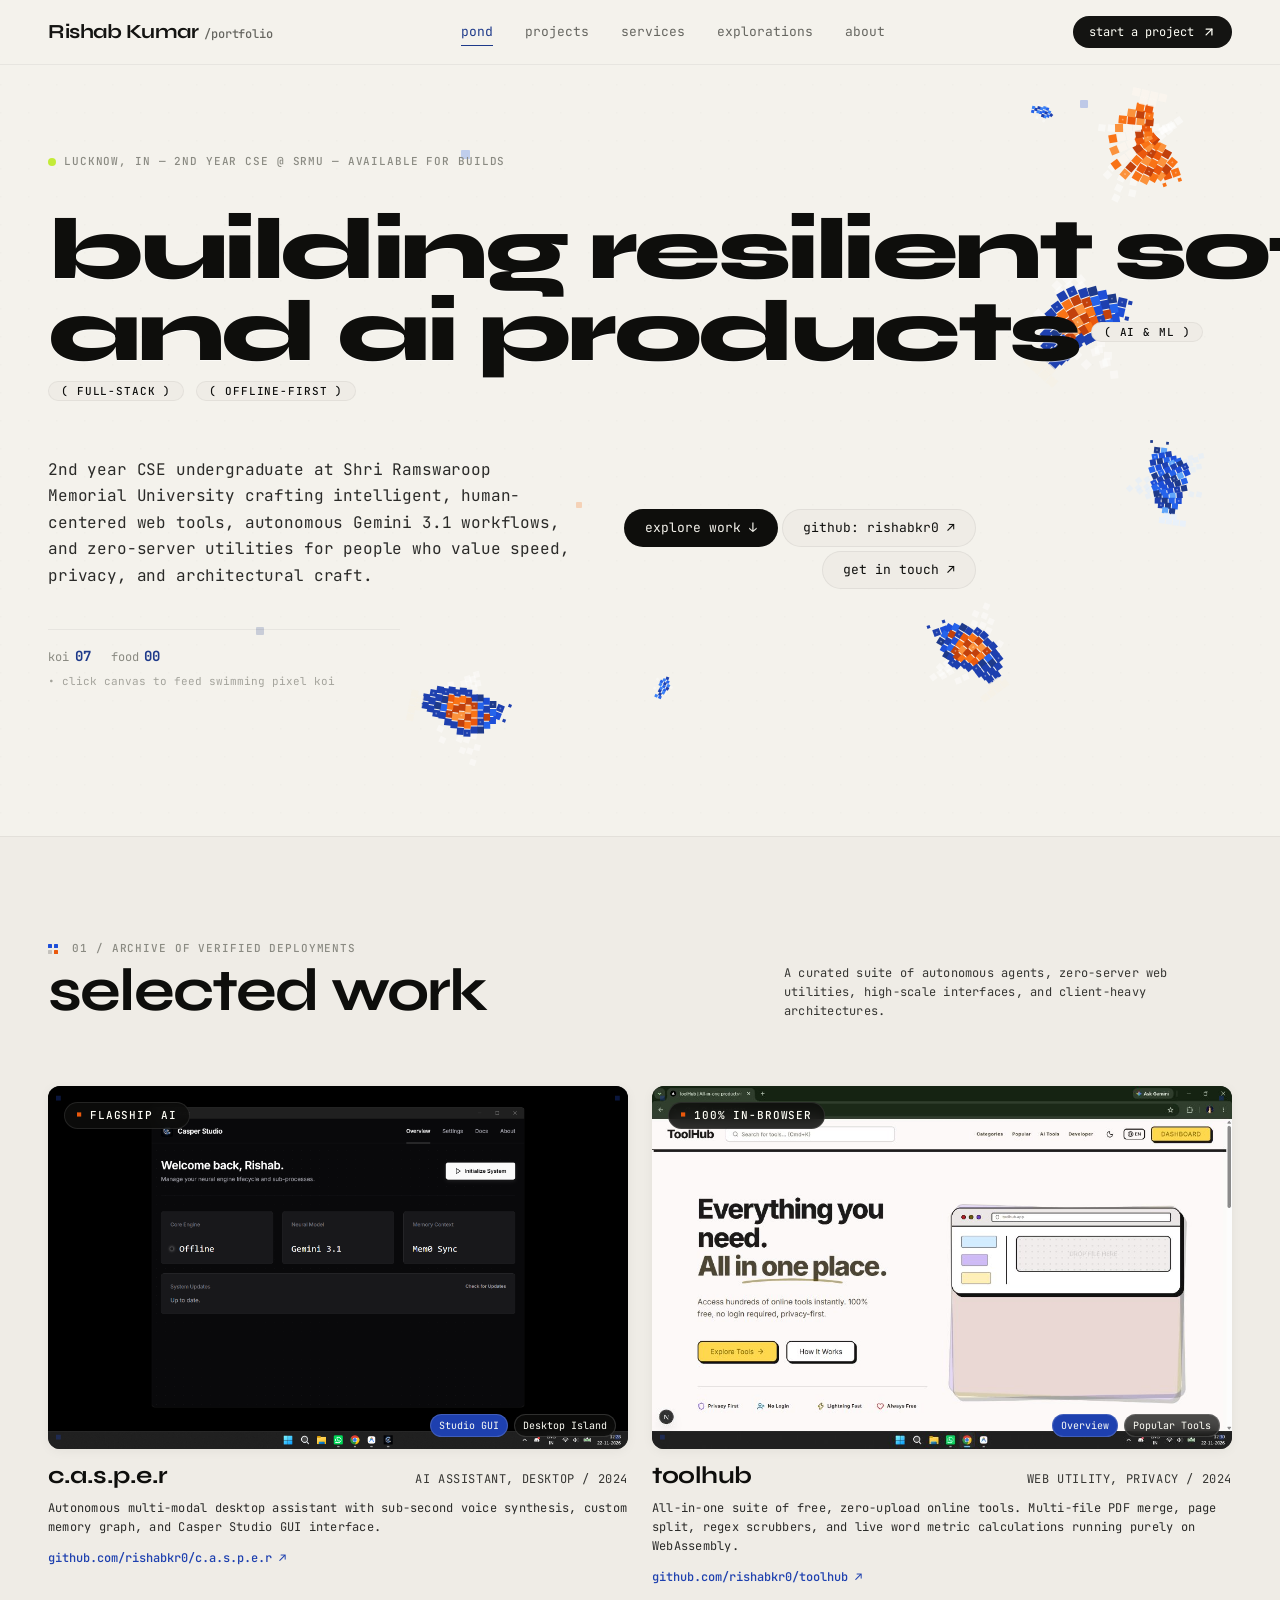
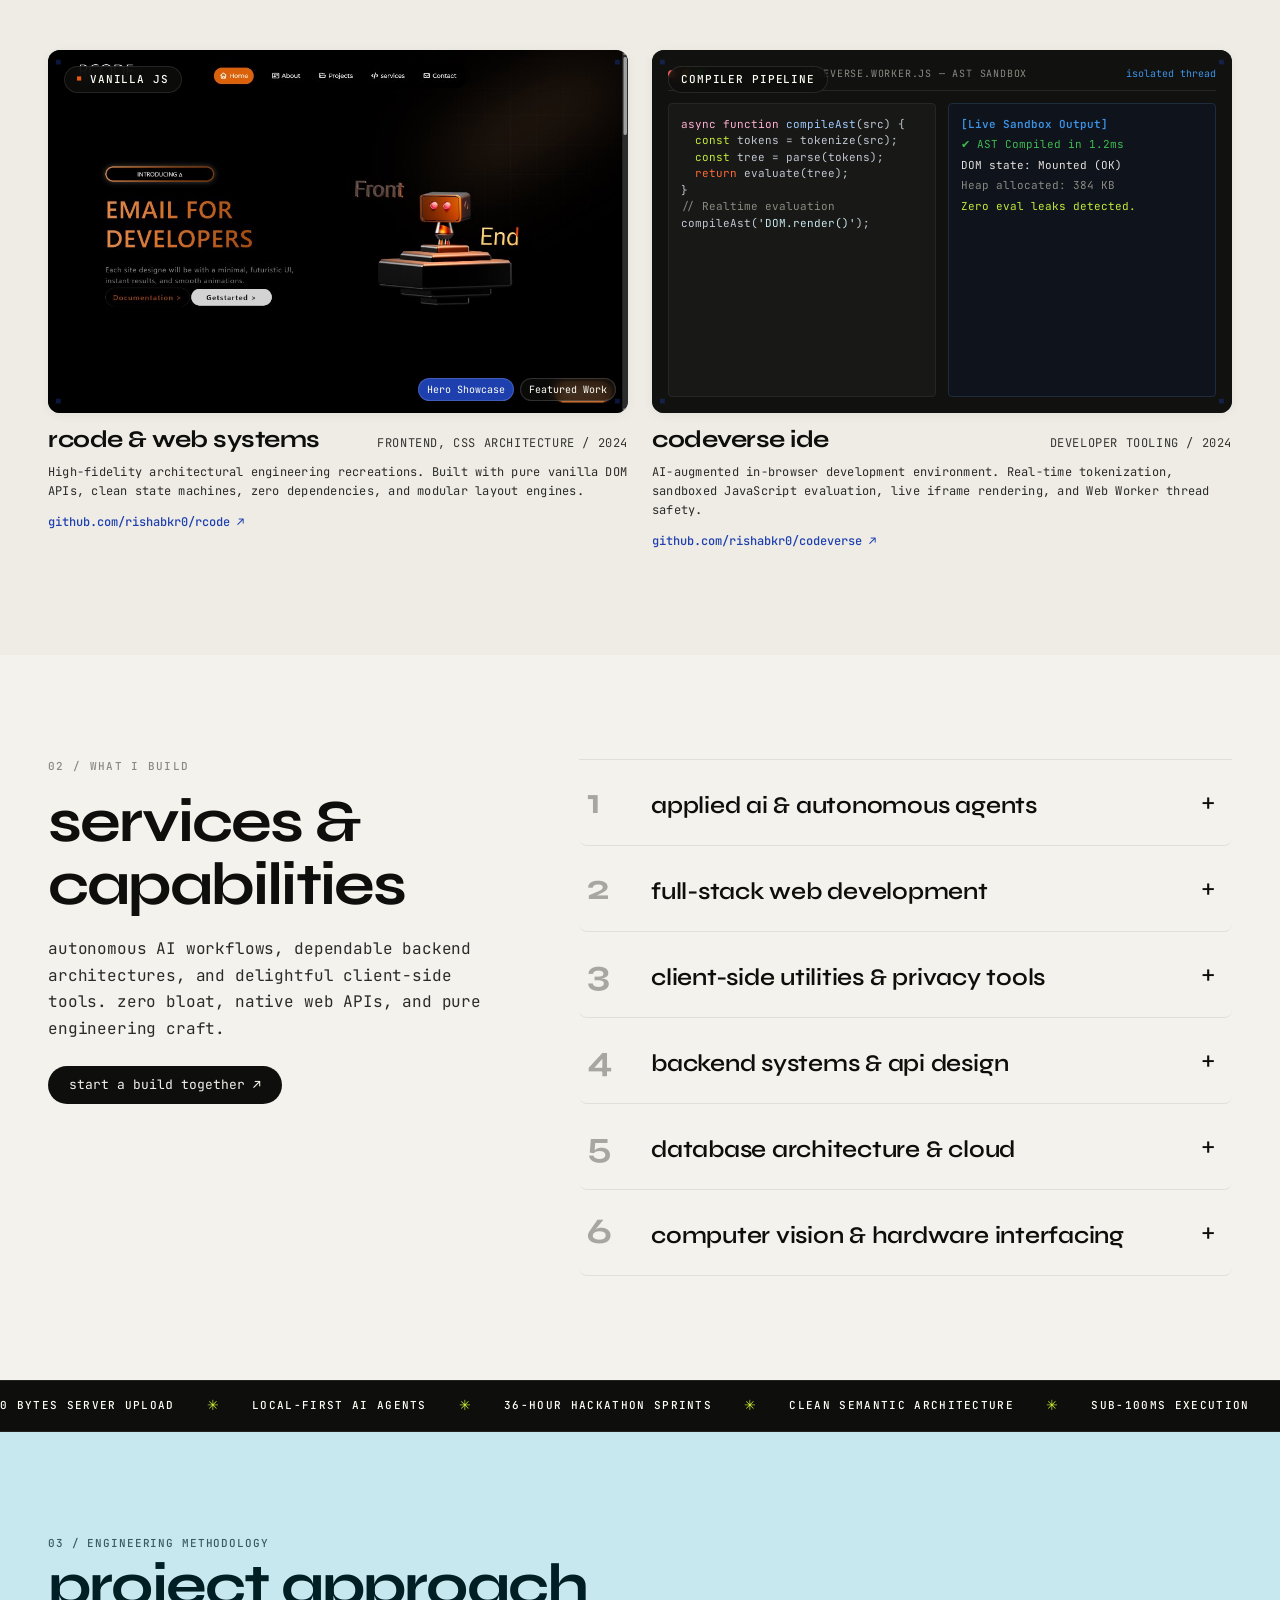
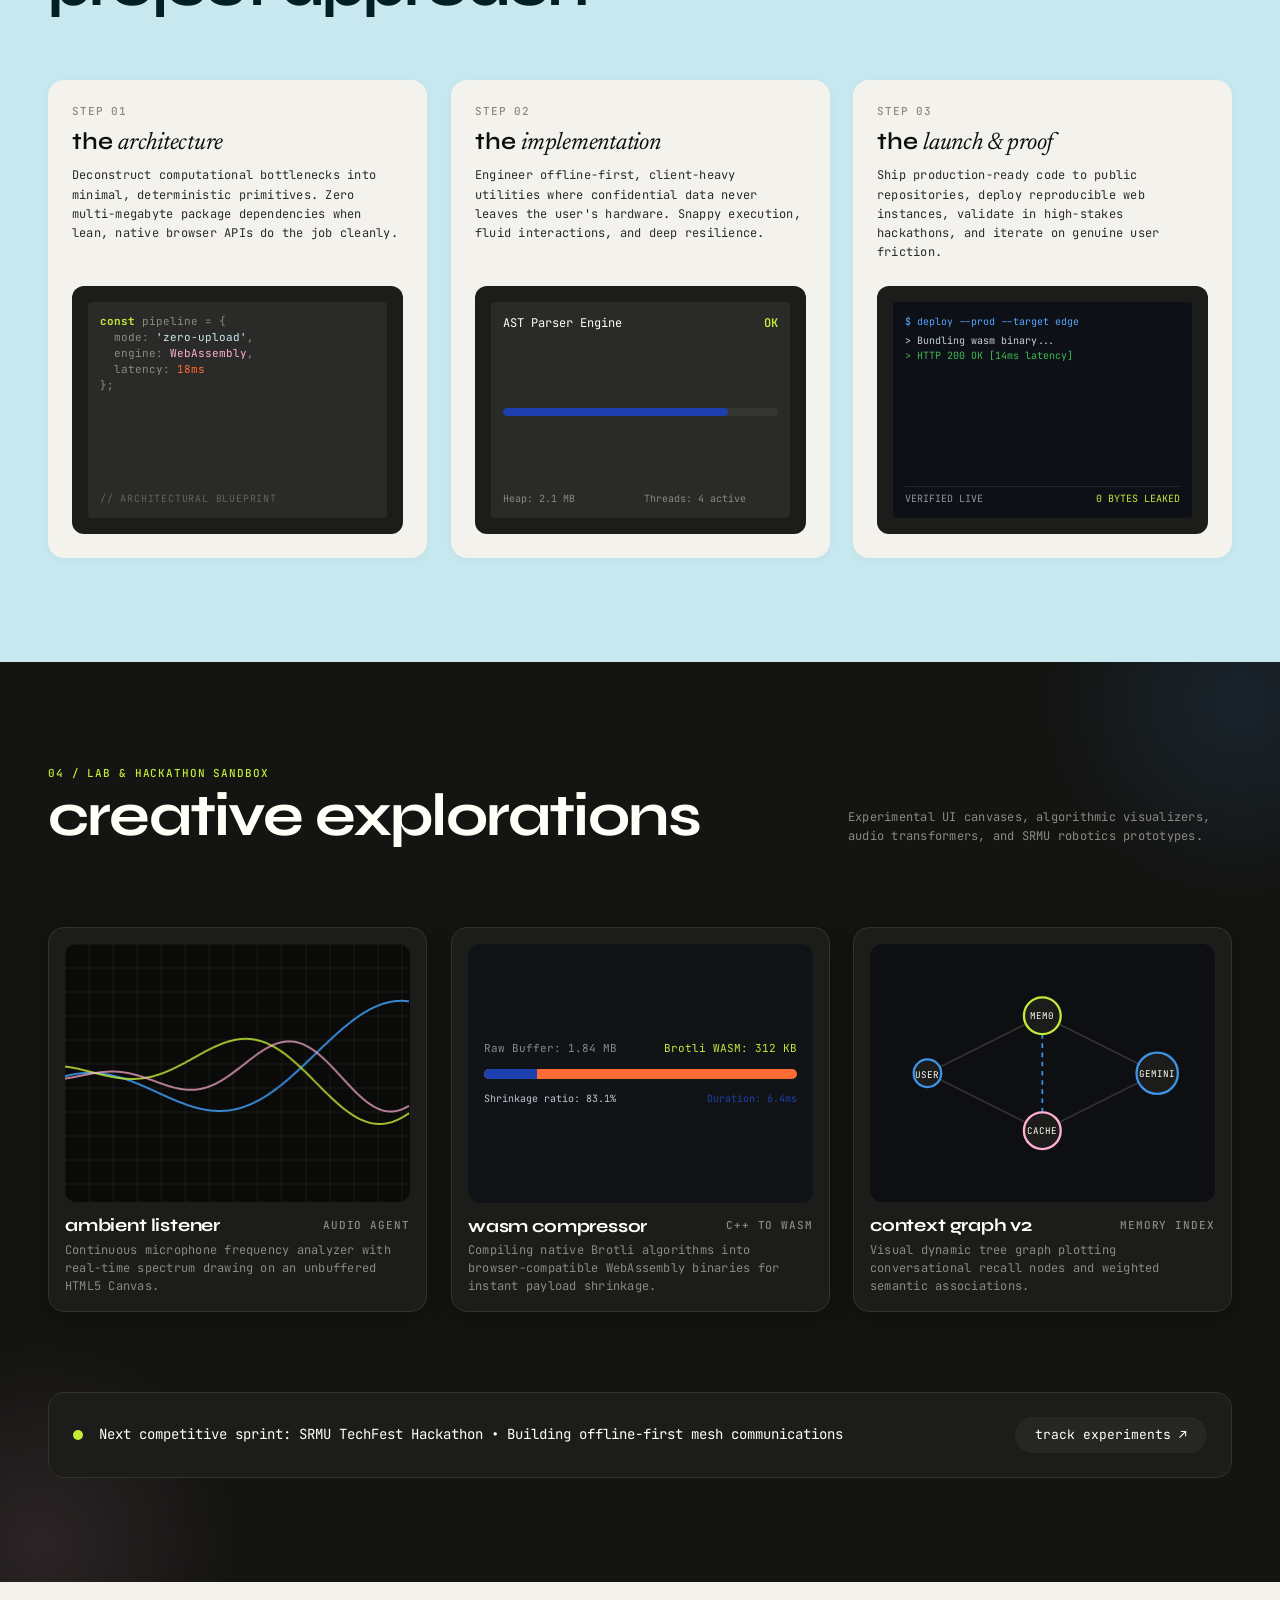
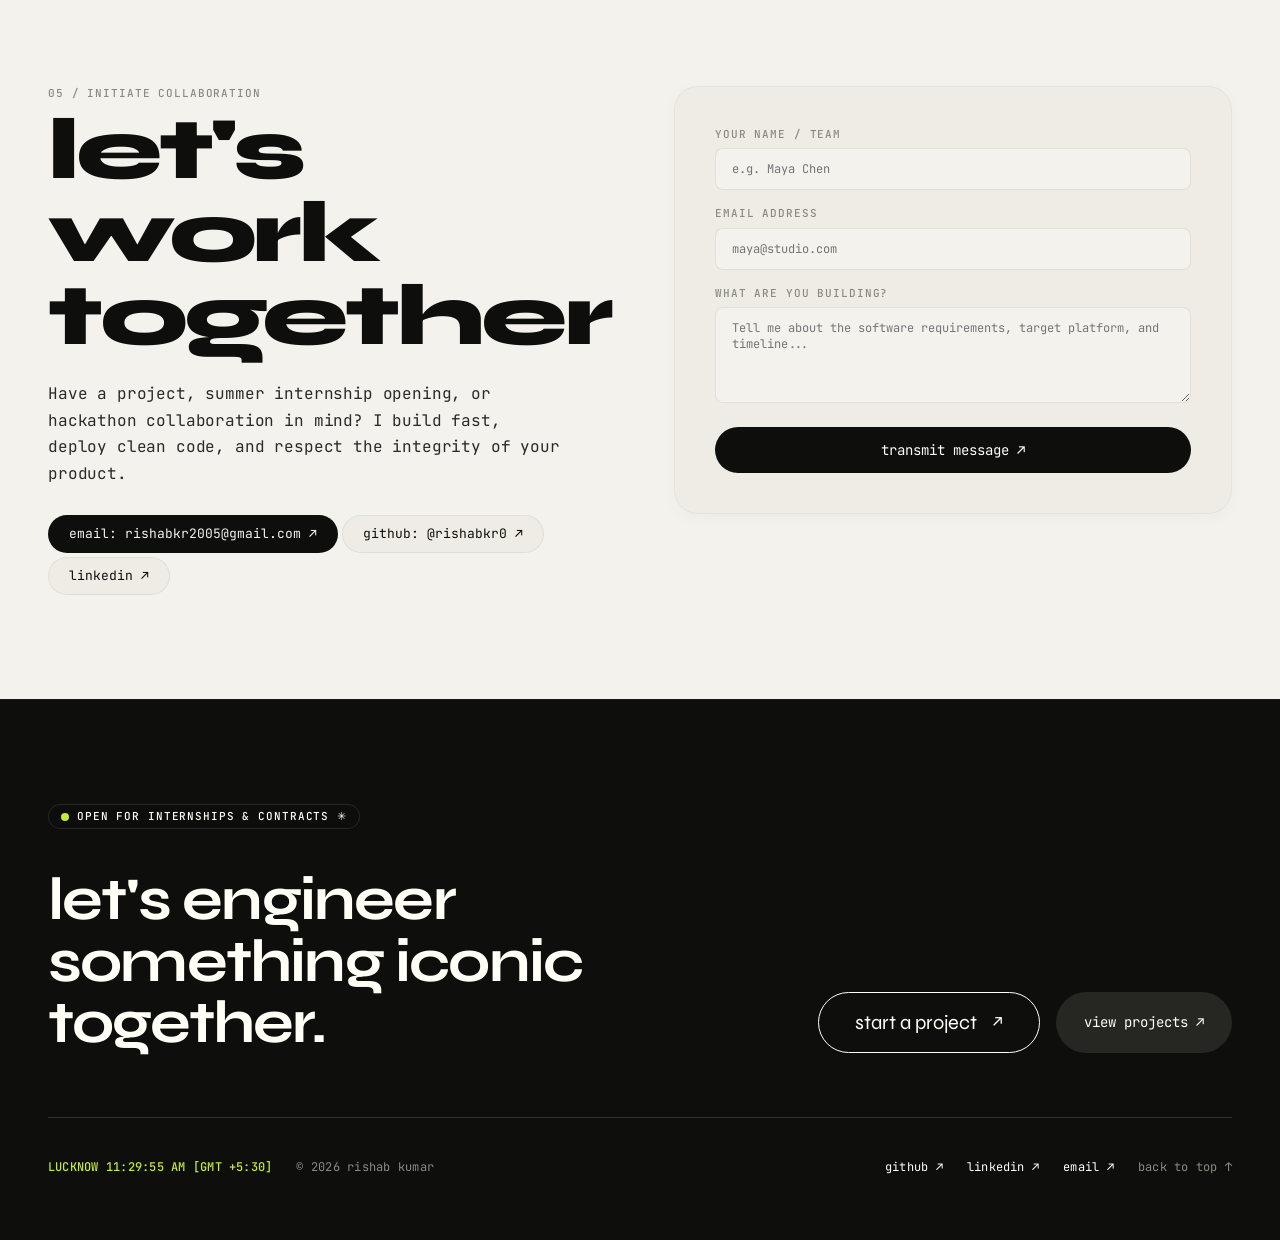
==== index.html @ 6768b8e4 "Restore full unwrapped heading size, restrict idle koi to right and bottom zones, allow feeding anyw" ====
<!DOCTYPE html>
<html lang="en">
<head>
  <meta charset="utf-8">
  <meta name="viewport" content="width=device-width, initial-scale=1.0">
  <title>Rishab Kumar — Resilient Software & AI Products</title>
  <meta name="description" content="Portfolio of Rishab Kumar, 2nd year CSE undergraduate at Shri Ramswaroop Memorial University building resilient software, autonomous AI workflows, and zero-server web utilities.">

  <!-- Google Fonts: Syne, JetBrains Mono, & Newsreader (Zero JS Frameworks) -->
  <link rel="preconnect" href="https://fonts.googleapis.com">
  <link rel="preconnect" href="https://fonts.gstatic.com" crossorigin>
  <link href="https://fonts.googleapis.com/css2?family=JetBrains+Mono:wght@400;500;600;700&family=Newsreader:ital,opsz,wght@1,6..72,400;1,6..72,600&family=Syne:wght@600;700;800&display=swap" rel="stylesheet">

  <!-- Pure Custom Stylesheet -->
  <link rel="stylesheet" href="style.css">
</head>
<body>

  <!-- ==========================================
       SITE HEADER / SMART STICKY NAVIGATION
       ========================================== -->
  <header class="site-header">
    <div class="section-wrapper">
      <div class="container header-inner">
        <!-- Brand Identifier -->
        <a href="#" class="brand-link">
          <span class="brand-name">Rishab Kumar</span>
          <span class="brand-tag">/portfolio</span>
        </a>

        <!-- Desktop Navigation -->
        <nav class="site-nav" aria-label="Main Navigation">
          <a href="#pond" class="nav-link active">pond</a>
          <a href="#work" class="nav-link">projects</a>
          <a href="#services" class="nav-link">services</a>
          <a href="#explorations" class="nav-link">explorations</a>
          <a href="#contact" class="nav-link">about</a>
        </nav>

        <!-- Right Header Action (HelloAkriti Dual Arrow Slide) -->
        <div class="header-actions">
          <a href="#contact" class="btn-header-cta">
            <span>start a project</span>
            <span class="dual-arrow-icon">
              <svg class="arrow-1" viewBox="0 0 24 24" fill="none" stroke="currentColor" stroke-width="2.2" stroke-linecap="round" stroke-linejoin="round">
                <line x1="7" y1="17" x2="17" y2="7"></line>
                <polyline points="7 7 17 7 17 17"></polyline>
              </svg>
              <svg class="arrow-2" viewBox="0 0 24 24" fill="none" stroke="currentColor" stroke-width="2.2" stroke-linecap="round" stroke-linejoin="round">
                <line x1="7" y1="17" x2="17" y2="7"></line>
                <polyline points="7 7 17 7 17 17"></polyline>
              </svg>
            </span>
          </a>
          <!-- Mobile Hamburger Menu Button -->
          <button class="mobile-menu-btn" id="mobileMenuBtn" aria-label="Toggle navigation menu" aria-expanded="false">
            <span></span>
            <span></span>
            <span></span>
          </button>
        </div>
      </div>
    </div>

    <!-- Collapsible Mobile Drawer -->
    <div class="mobile-nav-drawer" id="mobileNavDrawer">
      <a href="#pond" class="nav-link">pond</a>
      <a href="#work" class="nav-link">projects</a>
      <a href="#services" class="nav-link">services</a>
      <a href="#explorations" class="nav-link">explorations</a>
      <a href="#contact" class="nav-link">about</a>
    </div>
  </header>

  <main>
    <!-- ==========================================
         SECTION 1: HERO (With Pixel-Square Koi Swimming Behind Text)
         ========================================== -->
    <section class="hero-section section-wrapper" id="pond">
      <!-- Interactive HTML5 Pixel Koi Canvas (Floating Behind Original Text) -->
      <canvas id="koiPondCanvas" class="koi-pond-canvas" aria-label="Interactive pixel koi pond canvas simulation"></canvas>

      <!-- Ambient Drifting Mosaic Square Tiles -->
      <span class="pixel-tile-drifter drifter-1"></span>
      <span class="pixel-tile-drifter drifter-2"></span>
      <span class="pixel-tile-drifter drifter-3"></span>
      <span class="pixel-tile-drifter drifter-4"></span>
      <span class="pixel-tile-drifter drifter-5"></span>

      <div class="container hero-content">
        <!-- Monospace Overline Status -->
        <div class="status-badge-row reveal-on-scroll">
          <span class="beacon-dot beacon-dot-pulse"></span>
          <span class="caption-caps" style="color: var(--text-muted); letter-spacing: 0.08em;">
            lucknow, in — 2nd year cse @ srmu — available for builds
          </span>
        </div>

        <!-- Hero Headline with Pill Accents Flowing Directly -->
        <div class="hero-headline-wrap reveal-on-scroll reveal-delay-1">
          <h1 class="display-hero hero-title">
            <span class="hero-title-line1">building resilient software</span>
            <span class="hero-title-line2">
              <span>and ai products</span>
              <span class="pill-badge">( AI &amp; ML )</span>
              <span class="pill-badge">( FULL-STACK )</span>
              <span class="pill-badge">( OFFLINE-FIRST )</span>
            </span>
          </h1>
        </div>

        <!-- Subtitle & Quick Actions Matrix -->
        <div class="hero-grid-sub reveal-on-scroll reveal-delay-2">
          <div>
            <p class="body-lg hero-bio">
              2nd year CSE undergraduate at Shri Ramswaroop Memorial University crafting intelligent, human-centered web tools, autonomous Gemini 3.1 workflows, and zero-server utilities for people who value speed, privacy, and architectural craft.
            </p>
          </div>
          <div class="hero-actions-wrap">
            <a href="#work" class="btn-pill btn-pill-dark">
              explore work ↓
            </a>
            <a href="https://github.com/Rishabkr0" target="_blank" rel="noopener noreferrer" class="btn-pill btn-pill-subtle">
              github: rishabkr0 ↗
            </a>
            <a href="#contact" class="btn-pill btn-pill-subtle">
              get in touch ↗
            </a>
          </div>
        </div>

        <!-- Interactive Koi Pond Micro-HUD at Bottom -->
        <div class="pond-hud reveal-on-scroll">
          <div class="hud-counters">
            <span class="hud-item"><span class="hud-label">koi</span> <strong id="koiCount">07</strong></span>
            <span class="hud-item"><span class="hud-label">food</span> <strong id="foodCount">00</strong></span>
          </div>
          <span class="hud-hint">• click canvas to feed swimming pixel koi</span>
        </div>
      </div>
    </section>

    <!-- ==========================================
         SECTION 2: SELECTED WORK (2-Column Grid + Cursor Badge)
         ========================================== -->
    <section class="work-section section-wrapper" id="work">
      <div class="container">
        <!-- Section Header -->
        <div class="section-head reveal-on-scroll">
          <div>
            <span class="caption-caps section-meta-tag">
              <span class="square-matrix-badge"><span class="sq-cell on"></span><span class="sq-cell on"></span><span class="sq-cell"></span><span class="sq-cell on orange"></span></span>
              01 / archive of verified deployments
            </span>
            <h2 class="headline-xl" style="color: var(--surface-lowest);">
              selected work
            </h2>
          </div>
          <p class="body-sm section-desc-text">
            A curated suite of autonomous agents, zero-server web utilities, high-scale interfaces, and client-heavy architectures.
          </p>
        </div>

        <!-- 2-Column Work Showcase Grid -->
        <div class="work-grid">

          <!-- Card 1: CASPER -->
          <article class="project-card reveal-on-scroll">
            <div class="project-media-wrap" data-lightbox="true" data-lightbox-title="C.A.S.P.E.R Autonomous AI Assistant">
              <div class="card-square-corners"><span class="c-sq c-tl">■</span><span class="c-sq c-tr">■</span><span class="c-sq c-bl">■</span><span class="c-sq c-br">■</span></div>
              <img id="casperImg" class="project-img" src="assets/images/casper-studio.png" alt="C.A.S.P.E.R Autonomous AI Desktop Assistant with studio controls and neural model">
              <div class="project-floating-badge">
                <span class="pill-badge pill-badge-dark"><span class="sq-icon-dot">■</span> FLAGSHIP AI</span>
              </div>
              <div class="project-interactive-bar">
                <button type="button" class="project-thumb-switch active" data-switch-target="casperImg" data-img-src="assets/images/casper-studio.png" data-img-alt="Casper Studio GUI">
                  Studio GUI
                </button>
                <button type="button" class="project-thumb-switch" data-switch-target="casperImg" data-img-src="assets/images/casper-desktop.png" data-img-alt="Casper Desktop Island View">
                  Desktop Island
                </button>
              </div>
            </div>
            <div class="project-info-row">
              <h3 class="headline-md project-title">c.a.s.p.e.r</h3>
              <span class="body-sm project-category">AI ASSISTANT, DESKTOP / 2024</span>
            </div>
            <p class="body-sm project-desc">
              Autonomous multi-modal desktop assistant with sub-second voice synthesis, custom memory graph, and Casper Studio GUI interface.
            </p>
            <div class="project-link-row">
              <a href="https://github.com/Rishabkr0/C.A.S.P.E.R" target="_blank" rel="noopener noreferrer" class="project-link">
                github.com/rishabkr0/c.a.s.p.e.r ↗
              </a>
            </div>
          </article>

          <!-- Card 2: ToolHub -->
          <article class="project-card reveal-on-scroll reveal-delay-1">
            <div class="project-media-wrap" data-lightbox="true" data-lightbox-title="ToolHub All-in-One Privacy-First Tools">
              <div class="card-square-corners"><span class="c-sq c-tl">■</span><span class="c-sq c-tr">■</span><span class="c-sq c-bl">■</span><span class="c-sq c-br">■</span></div>
              <img id="toolhubImg" class="project-img" src="assets/images/toolhub-hero.jpg" alt="ToolHub client-side PDF and document processing engine">
              <div class="project-floating-badge">
                <span class="pill-badge pill-badge-dark"><span class="sq-icon-dot">■</span> 100% IN-BROWSER</span>
              </div>
              <div class="project-interactive-bar">
                <button type="button" class="project-thumb-switch active" data-switch-target="toolhubImg" data-img-src="assets/images/toolhub-hero.jpg" data-img-alt="ToolHub Platform Landing Page">
                  Overview
                </button>
                <button type="button" class="project-thumb-switch" data-switch-target="toolhubImg" data-img-src="assets/images/toolhub-tools.jpg" data-img-alt="ToolHub Popular PDF Tools">
                  Popular Tools
                </button>
              </div>
            </div>
            <div class="project-info-row">
              <h3 class="headline-md project-title">toolhub</h3>
              <span class="body-sm project-category">WEB UTILITY, PRIVACY / 2024</span>
            </div>
            <p class="body-sm project-desc">
              All-in-one suite of free, zero-upload online tools. Multi-file PDF merge, page split, regex scrubbers, and live word metric calculations running purely on WebAssembly.
            </p>
            <div class="project-link-row">
              <a href="https://github.com/Rishabkr0/ToolHub" target="_blank" rel="noopener noreferrer" class="project-link">
                github.com/rishabkr0/toolhub ↗
              </a>
            </div>
          </article>

          <!-- Card 3: RCODE Systems -->
          <article class="project-card reveal-on-scroll">
            <div class="project-media-wrap" data-lightbox="true" data-lightbox-title="RCODE Systems & Interface Architectures">
              <div class="card-square-corners"><span class="c-sq c-tl">■</span><span class="c-sq c-tr">■</span><span class="c-sq c-bl">■</span><span class="c-sq c-br">■</span></div>
              <img id="rcodeImg" class="project-img" src="assets/images/rcode-hero.jpg" alt="RCODE high fidelity interface architectures and frontend clones">
              <div class="project-floating-badge">
                <span class="pill-badge pill-badge-dark"><span class="sq-icon-dot">■</span> VANILLA JS</span>
              </div>
              <div class="project-interactive-bar">
                <button type="button" class="project-thumb-switch active" data-switch-target="rcodeImg" data-img-src="assets/images/rcode-hero.jpg" data-img-alt="RCODE Hero & Architecture">
                  Hero Showcase
                </button>
                <button type="button" class="project-thumb-switch" data-switch-target="rcodeImg" data-img-src="assets/images/rcode-projects.jpg" data-img-alt="RCODE Featured Work Deployments">
                  Featured Work
                </button>
              </div>
            </div>
            <div class="project-info-row">
              <h3 class="headline-md project-title">rcode &amp; web systems</h3>
              <span class="body-sm project-category">FRONTEND, CSS ARCHITECTURE / 2024</span>
            </div>
            <p class="body-sm project-desc">
              High-fidelity architectural engineering recreations. Built with pure vanilla DOM APIs, clean state machines, zero dependencies, and modular layout engines.
            </p>
            <div class="project-link-row">
              <a href="https://github.com/Rishabkr0/RCODE" target="_blank" rel="noopener noreferrer" class="project-link">
                github.com/rishabkr0/rcode ↗
              </a>
            </div>
          </article>

          <!-- Card 4: CodeVerse IDE -->
          <article class="project-card reveal-on-scroll reveal-delay-1">
            <div class="project-media-wrap">
              <div class="card-square-corners"><span class="c-sq c-tl">■</span><span class="c-sq c-tr">■</span><span class="c-sq c-bl">■</span><span class="c-sq c-br">■</span></div>
              <!-- Custom Interactive IDE Preview -->
              <div class="codeverse-mock">
                <div class="codeverse-topbar">
                  <div class="codeverse-dots">
                    <span></span>
                    <span></span>
                    <span></span>
                  </div>
                  <span style="font-size: 0.625rem; color: #8a8a82; text-transform: uppercase; letter-spacing: 0.08em;">codeverse.worker.js — ast sandbox</span>
                  <span style="font-size: 0.625rem; color: #3c94e8;">isolated thread</span>
                </div>
                <div class="codeverse-workspace">
                  <div class="codeverse-editor-pane">
                    <span style="color: #ffafd2;">async function</span> <span style="color: #9fcaff;">compileAst</span>(src) {<br>
                    &nbsp;&nbsp;<span style="color: #c3eb38;">const</span> tokens = tokenize(src);<br>
                    &nbsp;&nbsp;<span style="color: #c3eb38;">const</span> tree = parse(tokens);<br>
                    &nbsp;&nbsp;<span style="color: #ff6b35;">return</span> evaluate(tree);<br>
                    }<br>
                    <span style="color: #8a8a82;">// Realtime evaluation</span><br>
                    compileAst(<span style="color: #c7e8ef;">'DOM.render()'</span>);
                  </div>
                  <div class="codeverse-output-pane">
                    <div style="color: #3c94e8; font-weight: 600; margin-bottom: 0.25rem;">[Live Sandbox Output]</div>
                    <div style="color: #3fb950;">✔ AST Compiled in 1.2ms</div>
                    <div style="color: #e5e2de; margin-top: 0.25rem;">DOM state: Mounted (OK)</div>
                    <div style="color: #8a8a82; margin-top: 0.25rem;">Heap allocated: 384 KB</div>
                    <div style="color: #c3eb38; margin-top: 0.25rem;">Zero eval leaks detected.</div>
                  </div>
                </div>
              </div>
              <div class="project-floating-badge">
                <span class="pill-badge pill-badge-dark">COMPILER PIPELINE</span>
              </div>
            </div>
            <div class="project-info-row">
              <h3 class="headline-md project-title">codeverse ide</h3>
              <span class="body-sm project-category">DEVELOPER TOOLING / 2024</span>
            </div>
            <p class="body-sm project-desc">
              AI-augmented in-browser development environment. Real-time tokenization, sandboxed JavaScript evaluation, live iframe rendering, and Web Worker thread safety.
            </p>
            <div class="project-link-row">
              <a href="https://github.com/Rishabkr0" target="_blank" rel="noopener noreferrer" class="project-link">
                github.com/rishabkr0/codeverse ↗
              </a>
            </div>
          </article>

        </div>
      </div>
    </section>

    <!-- ==========================================
         SECTION 3: CAPABILITIES (HelloAkriti Expandable Accordion)
         ========================================== -->
    <section class="services-section section-wrapper" id="services">
      <div class="container services-layout-grid">
        <!-- Left Column Brief -->
        <div class="services-sticky-sidebar reveal-on-scroll">
          <span class="caption-caps" style="color: var(--text-muted); letter-spacing: 0.12em;">
            02 / what i build
          </span>
          <h2 class="headline-xl" style="color: var(--surface-lowest); line-height: 1.05;">
            services &amp;<br>capabilities
          </h2>
          <p class="body-lg services-sidebar-desc">
            autonomous AI workflows, dependable backend architectures, and delightful client-side tools. zero bloat, native web APIs, and pure engineering craft.
          </p>
          <div style="padding-top: var(--space-sm);">
            <a href="#contact" class="btn-pill btn-pill-dark">
              start a build together ↗
            </a>
          </div>
        </div>

        <!-- Right Column Stacked Accordion List (HelloAkriti Style) -->
        <div class="services-rows-list reveal-on-scroll reveal-delay-1">
          <!-- Item 1 -->
          <div class="service-accordion-item">
            <div class="service-accordion-header">
              <div class="service-header-left">
                <span class="service-numeral">1</span>
                <h3 class="headline-md service-row-title">applied AI &amp; autonomous agents</h3>
              </div>
              <span class="service-accordion-icon">+</span>
            </div>
            <div class="service-accordion-body">
              <div class="service-accordion-content">
                <p class="body-sm">
                  Multimodal Gemini 3.1 pipelines, local memory recall, Whisper voice integration, and custom tool-calling agents.
                </p>
                <div class="service-bullet-list">
                  <div class="service-bullet-item">Multimodal audio &amp; camera telemetry pipelines</div>
                  <div class="service-bullet-item">Mem0 context graphs &amp; vector embeddings</div>
                  <div class="service-bullet-item">Whisper + edge voice synthesis orchestration</div>
                  <div class="service-bullet-item">Custom local neural tool-calling runtimes</div>
                </div>
              </div>
            </div>
          </div>

          <!-- Item 2 -->
          <div class="service-accordion-item">
            <div class="service-accordion-header">
              <div class="service-header-left">
                <span class="service-numeral">2</span>
                <h3 class="headline-md service-row-title">full-stack web development</h3>
              </div>
              <span class="service-accordion-icon">+</span>
            </div>
            <div class="service-accordion-body">
              <div class="service-accordion-content">
                <p class="body-sm">
                  React, Next.js, Node.js, Express, semantic DOM architectures, accessible states, and high-performance vanilla systems.
                </p>
                <div class="service-bullet-list">
                  <div class="service-bullet-item">Modern React 19 &amp; Next.js SSR/SSG architectures</div>
                  <div class="service-bullet-item">Semantic HTML5, ARIA compliance, and high accessibility</div>
                  <div class="service-bullet-item">Pure vanilla CSS and zero-overhead micro-interactions</div>
                  <div class="service-bullet-item">Modular, test-driven component design systems</div>
                </div>
              </div>
            </div>
          </div>

          <!-- Item 3 -->
          <div class="service-accordion-item">
            <div class="service-accordion-header">
              <div class="service-header-left">
                <span class="service-numeral">3</span>
                <h3 class="headline-md service-row-title">client-side utilities &amp; privacy tools</h3>
              </div>
              <span class="service-accordion-icon">+</span>
            </div>
            <div class="service-accordion-body">
              <div class="service-accordion-content">
                <p class="body-sm">
                  Zero-server architecture, client-side PDF engines, regex processors, WebAssembly compute, and offline storage.
                </p>
                <div class="service-bullet-list">
                  <div class="service-bullet-item">Zero-upload client-side PDF manipulation &amp; merging</div>
                  <div class="service-bullet-item">WebAssembly C++ / Rust binary compiling for browsers</div>
                  <div class="service-bullet-item">IndexedDB persistent offline state management</div>
                  <div class="service-bullet-item">Zero telemetry, local-only data privacy compliance</div>
                </div>
              </div>
            </div>
          </div>

          <!-- Item 4 -->
          <div class="service-accordion-item">
            <div class="service-accordion-header">
              <div class="service-header-left">
                <span class="service-numeral">4</span>
                <h3 class="headline-md service-row-title">backend systems &amp; api design</h3>
              </div>
              <span class="service-accordion-icon">+</span>
            </div>
            <div class="service-accordion-body">
              <div class="service-accordion-content">
                <p class="body-sm">
                  RESTful APIs, JWT/Session authentication, rate-limiting middlewares, webhook ingestion, and database indexing.
                </p>
                <div class="service-bullet-list">
                  <div class="service-bullet-item">Robust Node.js &amp; Express API gateways</div>
                  <div class="service-bullet-item">JWT authentication with cryptographic token rotation</div>
                  <div class="service-bullet-item">Redis caching &amp; sliding-window rate-limiting</div>
                  <div class="service-bullet-item">Real-time WebSockets &amp; Server-Sent Events (SSE)</div>
                </div>
              </div>
            </div>
          </div>

          <!-- Item 5 -->
          <div class="service-accordion-item">
            <div class="service-accordion-header">
              <div class="service-header-left">
                <span class="service-numeral">5</span>
                <h3 class="headline-md service-row-title">database architecture &amp; cloud</h3>
              </div>
              <span class="service-accordion-icon">+</span>
            </div>
            <div class="service-accordion-body">
              <div class="service-accordion-content">
                <p class="body-sm">
                  MongoDB, MySQL relational models, Supabase realtime subscriptions, edge functions, and Firebase backends.
                </p>
                <div class="service-bullet-list">
                  <div class="service-bullet-item">Relational SQL schema optimization &amp; indexing</div>
                  <div class="service-bullet-item">MongoDB aggregation pipelines &amp; document modeling</div>
                  <div class="service-bullet-item">Supabase Postgres realtime triggers &amp; Row Level Security</div>
                  <div class="service-bullet-item">Cloudflare Workers &amp; Vercel Edge compute deployments</div>
                </div>
              </div>
            </div>
          </div>

          <!-- Item 6 -->
          <div class="service-accordion-item">
            <div class="service-accordion-header">
              <div class="service-header-left">
                <span class="service-numeral">6</span>
                <h3 class="headline-md service-row-title">computer vision &amp; hardware interfacing</h3>
              </div>
              <span class="service-accordion-icon">+</span>
            </div>
            <div class="service-accordion-body">
              <div class="service-accordion-content">
                <p class="body-sm">
                  OpenCV biometric recognition models, camera telemetry streams, and microcontroller automation protocols.
                </p>
                <div class="service-bullet-list">
                  <div class="service-bullet-item">OpenCV facial landmarks &amp; gesture detection</div>
                  <div class="service-bullet-item">Serial UART communication with ESP32 / Arduino</div>
                  <div class="service-bullet-item">Real-time video frame parsing with Web Workers</div>
                  <div class="service-bullet-item">Robotics actuator telemetry &amp; sensor ingestion</div>
                </div>
              </div>
            </div>
          </div>
        </div>
      </div>
    </section>

    <!-- ==========================================
         SECTION 4: RUNNING MARQUEE TICKER (Akriti Style)
         ========================================== -->
    <div class="marquee-ticker-bar" aria-hidden="true">
      <div class="marquee-inner-track">
        <!-- Content Sequence 1 -->
        <div class="marquee-content-sequence">
          <span class="marquee-item">0 BYTES SERVER UPLOAD <span class="marquee-star">✳</span></span>
          <span class="marquee-item">LOCAL-FIRST AI AGENTS <span class="marquee-star">✳</span></span>
          <span class="marquee-item">36-HOUR HACKATHON SPRINTS <span class="marquee-star">✳</span></span>
          <span class="marquee-item">CLEAN SEMANTIC ARCHITECTURE <span class="marquee-star">✳</span></span>
          <span class="marquee-item">SUB-100MS EXECUTION <span class="marquee-star">✳</span></span>
          <span class="marquee-item">PURE VANILLA CRAFT <span class="marquee-star">✳</span></span>
        </div>
        <!-- Content Sequence 2 (Duplicated for Seamless Infinite Loop) -->
        <div class="marquee-content-sequence">
          <span class="marquee-item">0 BYTES SERVER UPLOAD <span class="marquee-star">✳</span></span>
          <span class="marquee-item">LOCAL-FIRST AI AGENTS <span class="marquee-star">✳</span></span>
          <span class="marquee-item">36-HOUR HACKATHON SPRINTS <span class="marquee-star">✳</span></span>
          <span class="marquee-item">CLEAN SEMANTIC ARCHITECTURE <span class="marquee-star">✳</span></span>
          <span class="marquee-item">SUB-100MS EXECUTION <span class="marquee-star">✳</span></span>
          <span class="marquee-item">PURE VANILLA CRAFT <span class="marquee-star">✳</span></span>
        </div>
      </div>
    </div>

    <!-- ==========================================
         SECTION 5: PROJECT APPROACH (Pale Slate Canvas)
         ========================================== -->
    <section class="approach-section section-wrapper">
      <div class="container">
        <!-- Section Title -->
        <div class="approach-head reveal-on-scroll">
          <span class="caption-caps approach-meta-tag">
            03 / engineering methodology
          </span>
          <h2 class="headline-xl approach-title">
            project approach
          </h2>
        </div>

        <!-- 3 Editorial Clean White Process Cards -->
        <div class="approach-cards-grid">
          <!-- Step 1 -->
          <div class="approach-card reveal-on-scroll">
            <div class="approach-card-header">
              <span class="caption-caps approach-step-tag">step 01</span>
              <h3 class="headline-md approach-step-title">
                the <span class="font-serif" style="font-style: italic; font-weight: 400;">architecture</span>
              </h3>
              <p class="body-sm approach-step-desc">
                Deconstruct computational bottlenecks into minimal, deterministic primitives. Zero multi-megabyte package dependencies when lean, native browser APIs do the job cleanly.
              </p>
            </div>
            <div class="approach-visual-box">
              <div class="code-snippet-box">
                <div>
                  <span class="keyword">const</span> pipeline = {<br>
                  &nbsp;&nbsp;mode: <span class="string">'zero-upload'</span>,<br>
                  &nbsp;&nbsp;engine: <span class="type">WebAssembly</span>,<br>
                  &nbsp;&nbsp;latency: <span class="num">18ms</span><br>
                  };
                </div>
                <span class="comment">// architectural blueprint</span>
              </div>
            </div>
          </div>

          <!-- Step 2 -->
          <div class="approach-card reveal-on-scroll reveal-delay-1">
            <div class="approach-card-header">
              <span class="caption-caps approach-step-tag">step 02</span>
              <h3 class="headline-md approach-step-title">
                the <span class="font-serif" style="font-style: italic; font-weight: 400;">implementation</span>
              </h3>
              <p class="body-sm approach-step-desc">
                Engineer offline-first, client-heavy utilities where confidential data never leaves the user's hardware. Snappy execution, fluid interactions, and deep resilience.
              </p>
            </div>
            <div class="approach-visual-box">
              <div class="ast-monitor-box">
                <div class="ast-status-row">
                  <span>AST Parser Engine</span>
                  <span class="ast-ok-badge">OK</span>
                </div>
                <div class="ast-progress-track">
                  <div class="ast-progress-bar"></div>
                </div>
                <div class="ast-metrics-grid">
                  <div>Heap: 2.1 MB</div>
                  <div>Threads: 4 active</div>
                </div>
              </div>
            </div>
          </div>

          <!-- Step 3 -->
          <div class="approach-card reveal-on-scroll reveal-delay-2">
            <div class="approach-card-header">
              <span class="caption-caps approach-step-tag">step 03</span>
              <h3 class="headline-md approach-step-title">
                the <span class="font-serif" style="font-style: italic; font-weight: 400;">launch &amp; proof</span>
              </h3>
              <p class="body-sm approach-step-desc">
                Ship production-ready code to public repositories, deploy reproducible web instances, validate in high-stakes hackathons, and iterate on genuine user friction.
              </p>
            </div>
            <div class="approach-visual-box">
              <div class="proof-terminal-box">
                <div>
                  <div class="proof-terminal-line">$ deploy --prod --target edge</div>
                  <div style="color: #c9d1d9; margin-top: 4px;">&gt; Bundling wasm binary...</div>
                  <div class="proof-terminal-success">&gt; HTTP 200 OK [14ms latency]</div>
                </div>
                <div style="border-top: 1px solid #21262d; padding-top: 4px; display: flex; justify-content: space-between; align-items: center;">
                  <span style="color: #8b949e;">VERIFIED LIVE</span>
                  <span style="color: var(--confetti-lime);">0 BYTES LEAKED</span>
                </div>
              </div>
            </div>
          </div>
        </div>
      </div>
    </section>

    <!-- ==========================================
         SECTION 6: CREATIVE EXPLORATIONS (Dark Nocturnal Canvas)
         ========================================== -->
    <section class="explorations-section section-wrapper" id="explorations">
      <!-- Ambient Micro-Glows -->
      <div class="glow-ambient-1"></div>
      <div class="glow-ambient-2"></div>

      <div class="container explorations-content-wrap">
        <!-- Section Title -->
        <div class="explorations-head reveal-on-scroll">
          <div>
            <span class="caption-caps explorations-meta-tag">
              04 / lab &amp; hackathon sandbox
            </span>
            <h2 class="headline-xl explorations-title">
              creative explorations
            </h2>
          </div>
          <p class="body-sm explorations-desc-text">
            Experimental UI canvases, algorithmic visualizers, audio transformers, and SRMU robotics prototypes.
          </p>
        </div>

        <!-- Akriti-Style Angled Tilted Showcase Mosaic -->
        <div class="explorations-cards-grid">
          <!-- Angled Card 1 -->
          <div class="exploration-card tilt-left reveal-on-scroll">
            <div class="exploration-media-box">
              <canvas id="audioVisualizerCanvas" class="audio-visualizer-canvas"></canvas>
            </div>
            <div class="exploration-info-row">
              <h4 class="headline-md exploration-title" style="font-size: 1.125rem;">ambient listener</h4>
              <span class="caption-caps exploration-badge">audio agent</span>
            </div>
            <p class="body-sm exploration-desc">
              Continuous microphone frequency analyzer with real-time spectrum drawing on an unbuffered HTML5 Canvas.
            </p>
          </div>

          <!-- Angled Card 2 (Inverted angle) -->
          <div class="exploration-card tilt-right reveal-on-scroll reveal-delay-1">
            <div class="exploration-media-box">
              <div class="wasm-benchmark-box">
                <div style="display: flex; justify-content: space-between; font-size: 0.6875rem; color: #8a8a82;">
                  <span>Raw Buffer: 1.84 MB</span>
                  <span style="color: var(--confetti-lime);">Brotli WASM: 312 KB</span>
                </div>
                <div style="background: #20201e; height: 10px; border-radius: 9999px; overflow: hidden; position: relative;">
                  <div style="background: var(--confetti-orange); height: 100%; width: 100%;"></div>
                  <div style="background: var(--primary-container); height: 100%; width: 17%; position: absolute; top: 0; left: 0;"></div>
                </div>
                <div style="display: flex; justify-content: space-between; font-size: 0.625rem; color: #c0c7d3;">
                  <span>Shrinkage ratio: 83.1%</span>
                  <span style="color: var(--primary-container);">Duration: 6.4ms</span>
                </div>
              </div>
            </div>
            <div class="exploration-info-row">
              <h4 class="headline-md exploration-title" style="font-size: 1.125rem;">wasm compressor</h4>
              <span class="caption-caps exploration-badge">c++ to wasm</span>
            </div>
            <p class="body-sm exploration-desc">
              Compiling native Brotli algorithms into browser-compatible WebAssembly binaries for instant payload shrinkage.
            </p>
          </div>

          <!-- Angled Card 3 -->
          <div class="exploration-card tilt-slight reveal-on-scroll reveal-delay-2">
            <div class="exploration-media-box">
              <div class="context-graph-box">
                <svg width="100%" height="100%" viewBox="0 0 300 200" style="display: block;">
                  <line x1="50" y1="100" x2="150" y2="50" stroke="#33332E" stroke-width="1.5" />
                  <line x1="150" y1="50" x2="250" y2="100" stroke="#33332E" stroke-width="1.5" />
                  <line x1="50" y1="100" x2="150" y2="150" stroke="#33332E" stroke-width="1.5" />
                  <line x1="150" y1="150" x2="250" y2="100" stroke="#33332E" stroke-width="1.5" />
                  <line x1="150" y1="50" x2="150" y2="150" stroke="#3c94e8" stroke-width="1.5" stroke-dasharray="4" />

                  <!-- Nodes -->
                  <circle cx="50" cy="100" r="12" fill="#1C1C1A" stroke="#3c94e8" stroke-width="2" />
                  <text x="50" y="104" font-size="8" fill="#FFFFF7" text-anchor="middle" font-family="JetBrains Mono">USER</text>

                  <circle cx="150" cy="50" r="16" fill="#1C1C1A" stroke="#C3EB38" stroke-width="2" />
                  <text x="150" y="53" font-size="8" fill="#FFFFF7" text-anchor="middle" font-family="JetBrains Mono">MEM0</text>

                  <circle cx="150" cy="150" r="16" fill="#1C1C1A" stroke="#ffafd2" stroke-width="2" />
                  <text x="150" y="153" font-size="8" fill="#FFFFF7" text-anchor="middle" font-family="JetBrains Mono">CACHE</text>

                  <circle cx="250" cy="100" r="18" fill="#1C1C1A" stroke="#3c94e8" stroke-width="2" />
                  <text x="250" y="103" font-size="8" fill="#FFFFF7" text-anchor="middle" font-family="JetBrains Mono">GEMINI</text>
                </svg>
              </div>
            </div>
            <div class="exploration-info-row">
              <h4 class="headline-md exploration-title" style="font-size: 1.125rem;">context graph v2</h4>
              <span class="caption-caps exploration-badge">memory index</span>
            </div>
            <p class="body-sm exploration-desc">
              Visual dynamic tree graph plotting conversational recall nodes and weighted semantic associations.
            </p>
          </div>
        </div>

        <!-- Quick Hackathon Banner -->
        <div class="hackathon-banner reveal-on-scroll">
          <div class="hackathon-banner-left">
            <span class="banner-pulse-beacon"></span>
            <span class="body-md banner-text">
              Next competitive sprint: SRMU TechFest Hackathon • Building offline-first mesh communications
            </span>
          </div>
          <a href="https://github.com/Rishabkr0" target="_blank" rel="noopener noreferrer" class="btn-pill btn-pill-graphite">
            track experiments ↗
          </a>
        </div>
      </div>
    </section>

    <!-- ==========================================
         SECTION 7: CONTACT & FORM (Warm Off-White Canvas)
         ========================================== -->
    <section class="contact-section section-wrapper" id="contact">
      <div class="container contact-layout-grid">
        <!-- Left Column: Large Display Headline & Pill Anchors -->
        <div class="contact-left-col reveal-on-scroll">
          <div>
            <span class="caption-caps contact-meta-tag">
              05 / initiate collaboration
            </span>
            <h2 class="display-hero contact-title">
              let's work<br>together
            </h2>
          </div>
          <p class="body-lg contact-desc">
            Have a project, summer internship opening, or hackathon collaboration in mind? I build fast, deploy clean code, and respect the integrity of your product.
          </p>

          <!-- Pill Action Links -->
          <div class="contact-pills-wrap">
            <a href="mailto:rishabkr2005@gmail.com" class="btn-pill btn-pill-dark">
              email: rishabkr2005@gmail.com ↗
            </a>
            <a href="https://github.com/Rishabkr0" target="_blank" rel="noopener noreferrer" class="btn-pill btn-pill-subtle">
              github: @Rishabkr0 ↗
            </a>
            <a href="https://linkedin.com/in/rishab-kumar" target="_blank" rel="noopener noreferrer" class="btn-pill btn-pill-subtle">
              linkedin ↗
            </a>
          </div>
        </div>

        <!-- Right Column: Minimal Direct Ingestion Form -->
        <div class="contact-form-card reveal-on-scroll reveal-delay-1">
          <form class="contact-form" id="contactForm">
            <div class="form-group">
              <label class="caption-caps form-label" for="formName">
                Your Name / Team
              </label>
              <input class="form-input" id="formName" type="text" placeholder="e.g. Maya Chen" required>
            </div>

            <div class="form-group">
              <label class="caption-caps form-label" for="formEmail">
                Email Address
              </label>
              <input class="form-input" id="formEmail" type="email" placeholder="maya@studio.com" required>
            </div>

            <div class="form-group">
              <label class="caption-caps form-label" for="formProject">
                What are you building?
              </label>
              <textarea class="form-textarea" id="formProject" rows="4" placeholder="Tell me about the software requirements, target platform, and timeline..." required></textarea>
            </div>

            <button class="btn-form-submit" type="submit">
              transmit message ↗
            </button>

            <div class="form-status-alert" id="contactStatus">
              Message logged locally. Rishab will respond within 24 hours.
            </div>
          </form>
        </div>
      </div>
    </section>
  </main>

  <!-- ==========================================
       SECTION 8: SITE FOOTER (HelloAkriti Inspired)
       ========================================== -->
  <footer class="site-footer section-wrapper">
    <div class="container footer-inner-content">
      <!-- Top Row -->
      <div class="footer-top-row reveal-on-scroll">
        <div class="footer-top-left">
          <div class="pill-badge pill-badge-dark" style="margin-bottom: 1.5rem; display: inline-flex; align-items: center; gap: 0.5rem;">
            <span class="beacon-dot beacon-dot-pulse"></span>
            <span class="caption-caps" style="color: var(--text-stark);">open for internships &amp; contracts ✳</span>
          </div>
          <h2 class="headline-xl footer-headline">
            let's engineer something iconic together.
          </h2>
        </div>
        <div class="footer-cta-buttons">
          <a href="#contact" class="editorial-pill-btn">
            <span>start a project</span>
            <span style="font-family: var(--font-mono); font-size: 1rem;">↗</span>
          </a>
          <a href="#work" class="btn-pill btn-pill-graphite" style="padding: 0.875rem 1.75rem; font-size: 0.875rem;">
            view projects ↗
          </a>
        </div>
      </div>

      <!-- Bottom Metadata Row with Live Clock -->
      <div class="footer-bottom-row">
        <div class="footer-info-meta body-sm">
          <span class="live-studio-clock" id="liveStudioClock">LUCKNOW [GMT +5:30]</span>
          <span>© 2026 rishab kumar</span>
        </div>
        <div class="footer-social-links body-sm">
          <a href="https://github.com/Rishabkr0" target="_blank" rel="noopener noreferrer" class="footer-link">github ↗</a>
          <a href="https://linkedin.com/in/rishab-kumar" target="_blank" rel="noopener noreferrer" class="footer-link">linkedin ↗</a>
          <a href="mailto:rishabkr2005@gmail.com" class="footer-link">email ↗</a>
          <a href="#" id="backToTopBtn" class="back-to-top-link">back to top ↑</a>
        </div>
      </div>
    </div>
  </footer>

  <!-- Lightbox Modal for Full Resolution Screenshot Review -->
  <div class="lightbox-modal" id="lightboxModal" role="dialog" aria-modal="true" aria-label="Image Preview">
    <div class="lightbox-content-box">
      <button class="lightbox-close-btn" id="lightboxCloseBtn" aria-label="Close Preview">&times;</button>
      <img id="lightboxImg" class="lightbox-img" src="" alt="Expanded Preview">
      <div id="lightboxCaption" class="lightbox-caption"></div>
    </div>
  </div>

  <!-- Koi Pond Simulation Script -->
  <script src="koi-pond.js"></script>
  <!-- Pure Vanilla JavaScript -->
  <script src="script.js"></script>
</body>
</html>
---- style.css ----
/* ==========================================================================
   NOCTURNE ATELIER — PORTFOLIO DESIGN SYSTEM
   Author: Rishab Kumar
   Inspiration: HelloAkriti.com Editorial Precision & Micro-Interactions
   Stack: 100% Pure HTML5, CSS3, & Vanilla JavaScript (Zero Frameworks/Libraries)
   ========================================================================== */

/* --------------------------------------------------------------------------
   1. CSS VARIABLES & DESIGN TOKENS
   -------------------------------------------------------------------------- */
:root {
  /* Canvas & Paper Tones */
  --canvas-paper: #F4F2EC;
  --canvas-paper-subtle: #EFECE6;
  --paper-card: #FFFFFF;
  --accent-yellow: #FEF3B2;
  
  /* Graphite & Dark Sanctuary Tones */
  --graphite-base: #141412;
  --graphite-surface: #1C1C1A;
  --graphite-elevated: #262623;
  --border-hairline: #33332E;
  --border-light: rgba(0, 0, 0, 0.07);
  --border-dark: rgba(255, 255, 255, 0.08);
  
  /* Text Tones */
  --text-stark: #FFFFF7;
  --text-muted: #8A8A82;
  --text-dark: #141412;
  --text-body-dark: #2a2a28;
  --text-secondary: #666660;
  
  /* Primary & Accent Tones (Kai Linh Royal Cobalt & Sanke Palette) */
  --cobalt-deep: #1E3A8A;
  --cobalt-vibrant: #1D4ED8;
  --cobalt-electric: #2563EB;
  --cobalt-light: #DBEAFE;
  --terracotta-koi: #EA580C;
  --terracotta-warm: #F97316;
  --terracotta-subtle: #FED7AA;
  
  --primary: #2563EB;
  --primary-container: #1E40AF;
  --primary-hover: #1D4ED8;
  --on-primary-container: #FFFFFF;
  
  /* Secondary Tones */
  --secondary: #acccd3;
  --secondary-fixed: #c7e8ef;
  --on-secondary-fixed: #001f25;
  --secondary-container: #2f4e54;
  --on-secondary-container: #9ebec5;
  
  /* Tertiary Tones */
  --tertiary: #ffafd2;
  --tertiary-container: #cc759e;
  --on-tertiary-container: #500e34;
  
  /* Micro Confetti Accents */
  --confetti-lime: #C3EB38;
  --confetti-orange: #FF6B35;
  --confetti-blue: #3c94e8;
  --confetti-pink: #ffafd2;
  --confetti-yellow: #FFEA79;
  
  /* Surface Tones */
  --surface-lowest: #0e0e0c;
  --surface-low: #1c1c1a;
  --surface-mid: #20201e;
  --surface-high: #2a2a28;
  --surface-highest: #353532;
  --surface-variant: #353532;
  
  /* Typography Families */
  --font-display: 'Syne', -apple-system, BlinkMacSystemFont, 'Segoe UI', Roboto, sans-serif;
  --font-serif: 'Newsreader', Georgia, serif;
  --font-mono: 'JetBrains Mono', SFMono-Regular, Menlo, Monaco, Consolas, monospace;
  
  /* Spacing Scale */
  --space-xs: 0.25rem;
  --space-sm: 0.5rem;
  --space-md: 1rem;
  --space-lg: 1.5rem;
  --space-xl: 2.5rem;
  --space-2xl: 4rem;
  --space-3xl: 6.5rem;
  
  --gutter: 1.5rem;
  --margin: 3rem;
  --margin-mobile: 1.25rem;
  --max-width: 80rem;
  
  /* Border Radius */
  --radius-sm: 0.25rem;
  --radius-md: 0.5rem;
  --radius-lg: 0.75rem;
  --radius-xl: 1rem;
  --radius-2xl: 1.5rem;
  --radius-full: 9999px;
  
  /* HelloAkriti Easing Curves */
  --ease-spring: cubic-bezier(0.16, 1, 0.3, 1);
  --ease-pop: cubic-bezier(0.34, 1.56, 0.64, 1);
  --duration-fast: 0.25s;
  --duration-normal: 0.4s;
  --duration-slow: 0.7s;
}

/* --------------------------------------------------------------------------
   2. CSS RESET & GLOBAL BASICS
   -------------------------------------------------------------------------- */
*, *::before, *::after {
  box-sizing: border-box;
  margin: 0;
  padding: 0;
}

html {
  scroll-behavior: smooth;
  font-size: 16px;
  -webkit-text-size-adjust: 100%;
  text-rendering: optimizeLegibility;
  -webkit-font-smoothing: antialiased;
  -moz-osx-font-smoothing: grayscale;
}

body {
  font-family: var(--font-mono);
  font-size: 0.875rem;
  line-height: 1.55;
  color: var(--text-dark);
  background-color: var(--canvas-paper);
  overflow-x: hidden;
}

::selection {
  background: var(--primary-container);
  color: var(--text-stark);
}

img, svg, picture, video {
  display: block;
  max-width: 100%;
}

a {
  color: inherit;
  text-decoration: none;
}

button, input, textarea {
  font-family: inherit;
  font-size: inherit;
}

button {
  background: none;
  border: none;
  cursor: pointer;
}

ul, ol {
  list-style: none;
}

/* --------------------------------------------------------------------------
   3. SCROLL REVEAL ANIMATIONS (Intersection Observer)
   -------------------------------------------------------------------------- */
.reveal-on-scroll {
  opacity: 0;
  transform: translateY(28px);
  transition: opacity var(--duration-slow) var(--ease-spring),
              transform var(--duration-slow) var(--ease-spring);
  will-change: opacity, transform;
}

.reveal-on-scroll.is-visible {
  opacity: 1;
  transform: translateY(0);
}

/* Stagger delay classes */
.reveal-delay-1 { transition-delay: 0.1s; }
.reveal-delay-2 { transition-delay: 0.2s; }
.reveal-delay-3 { transition-delay: 0.3s; }
.reveal-delay-4 { transition-delay: 0.4s; }

/* Word/Character Entrance Animations */
.word-reveal {
  display: inline-block;
  opacity: 0;
  transform: translateY(20px);
  animation: revealWord 0.7s var(--ease-spring) forwards;
}

@keyframes revealWord {
  to {
    opacity: 1;
    transform: translateY(0);
  }
}

/* --------------------------------------------------------------------------
   4. TYPOGRAPHY HELPERS
   -------------------------------------------------------------------------- */
.font-display {
  font-family: var(--font-display);
}

.font-mono {
  font-family: var(--font-mono);
}

.font-serif {
  font-family: var(--font-serif);
}

.display-hero {
  font-family: var(--font-display);
  font-size: clamp(3rem, 6.8vw, 5.5rem);
  font-weight: 800;
  line-height: 0.94;
  letter-spacing: -0.04em;
  text-transform: lowercase;
}

.headline-xl {
  font-family: var(--font-display);
  font-size: clamp(2.25rem, 5vw, 3.75rem);
  font-weight: 700;
  line-height: 1.02;
  letter-spacing: -0.03em;
  text-transform: lowercase;
}

.headline-lg {
  font-family: var(--font-display);
  font-size: clamp(1.75rem, 3.5vw, 2.25rem);
  font-weight: 600;
  line-height: 1.15;
  letter-spacing: -0.02em;
}

.headline-md {
  font-family: var(--font-display);
  font-size: 1.5rem;
  font-weight: 600;
  line-height: 1.25;
  letter-spacing: -0.01em;
}

.body-lg {
  font-family: var(--font-mono);
  font-size: 1rem;
  line-height: 1.6;
  letter-spacing: -0.01em;
}

.body-md {
  font-family: var(--font-mono);
  font-size: 0.875rem;
  line-height: 1.55;
  letter-spacing: 0em;
}

.body-sm {
  font-family: var(--font-mono);
  font-size: 0.75rem;
  line-height: 1.5;
  letter-spacing: 0.02em;
}

.caption-caps {
  font-family: var(--font-mono);
  font-size: 0.6875rem;
  font-weight: 500;
  line-height: 1.4;
  letter-spacing: 0.08em;
  text-transform: uppercase;
}

.numeral-watermark {
  font-family: var(--font-display);
  font-size: 4.5rem;
  font-weight: 700;
  line-height: 0.9;
  letter-spacing: -0.04em;
}

/* --------------------------------------------------------------------------
   5. LAYOUT CONTAINERS
   -------------------------------------------------------------------------- */
.container {
  width: 100%;
  max-width: var(--max-width);
  margin-left: auto;
  margin-right: auto;
}

.section-wrapper {
  width: 100%;
  padding-left: var(--margin-mobile);
  padding-right: var(--margin-mobile);
}

@media (min-width: 768px) {
  .section-wrapper {
    padding-left: var(--margin);
    padding-right: var(--margin);
  }
}

/* --------------------------------------------------------------------------
   6. SMART STICKY HEADER (Hide on scroll down, show on scroll up)
   -------------------------------------------------------------------------- */
.site-header {
  position: fixed;
  top: 0;
  left: 0;
  right: 0;
  z-index: 100;
  background-color: rgba(244, 242, 236, 0.94);
  backdrop-filter: blur(14px);
  -webkit-backdrop-filter: blur(14px);
  border-bottom: 1px solid rgba(0, 0, 0, 0.05);
  transition: transform 0.35s var(--ease-spring), background-color var(--duration-fast);
  will-change: transform;
}

.site-header.header-hidden {
  transform: translateY(-100%);
}

.header-inner {
  height: 4rem;
  display: flex;
  align-items: center;
  justify-content: space-between;
}

.brand-link {
  display: inline-flex;
  align-items: baseline;
  gap: 0.375rem;
  text-decoration: none;
  transition: opacity var(--duration-fast);
}

.brand-link:hover {
  opacity: 0.8;
}

.brand-name {
  font-family: var(--font-display);
  font-size: 1.25rem;
  font-weight: 700;
  letter-spacing: -0.025em;
  color: #141412;
  line-height: 1;
}

.brand-tag {
  font-family: var(--font-mono);
  font-size: 0.75rem;
  font-weight: 500;
  letter-spacing: -0.01em;
  color: var(--text-secondary);
  line-height: 1;
}

@media (max-width: 480px) {
  .brand-name {
    font-size: 1.125rem;
  }
  .brand-tag {
    font-size: 0.6875rem;
  }
}

.site-nav {
  display: none;
  align-items: center;
  gap: 2rem;
}

@media (min-width: 768px) {
  .site-nav {
    display: flex;
  }
}

.nav-link {
  font-family: var(--font-mono);
  font-size: 0.8125rem;
  color: var(--text-secondary);
  text-transform: lowercase;
  position: relative;
  transition: color var(--duration-fast);
  padding: 4px 0;
}

.nav-link:hover,
.nav-link.active {
  color: var(--cobalt-deep);
}

.nav-link::after {
  content: '';
  position: absolute;
  bottom: 0;
  left: 0;
  width: 0;
  height: 1.5px;
  background-color: var(--cobalt-deep);
  transition: width var(--duration-fast) var(--ease-spring);
}

.nav-link:hover::after,
.nav-link.active::after {
  width: 100%;
}

.header-actions {
  display: flex;
  align-items: center;
  gap: 1rem;
}

/* HelloAkriti Dual-Arrow Diagonal Slide Button */
.btn-header-cta,
.btn-diagonal-arrow {
  display: inline-flex;
  align-items: center;
  gap: 0.5rem;
  padding: 0.4375rem 1rem;
  border-radius: var(--radius-full);
  background-color: var(--graphite-base);
  color: var(--text-stark);
  font-family: var(--font-mono);
  font-size: 0.75rem;
  text-transform: lowercase;
  transition: background-color var(--duration-fast), transform var(--duration-fast);
  cursor: pointer;
}

.btn-header-cta:hover,
.btn-diagonal-arrow:hover {
  background-color: #353532;
  transform: translateY(-1px);
}

.dual-arrow-icon {
  position: relative;
  width: 14px;
  height: 14px;
  overflow: hidden;
  display: inline-block;
  vertical-align: middle;
}

.dual-arrow-icon svg {
  position: absolute;
  top: 0;
  left: 0;
  width: 100%;
  height: 100%;
  transition: transform 0.3s var(--ease-spring);
}

.dual-arrow-icon .arrow-1 {
  transform: translate(0, 0);
}

.dual-arrow-icon .arrow-2 {
  transform: translate(-100%, 100%);
}

.btn-header-cta:hover .dual-arrow-icon .arrow-1,
.btn-diagonal-arrow:hover .dual-arrow-icon .arrow-1 {
  transform: translate(100%, -100%);
}

.btn-header-cta:hover .dual-arrow-icon .arrow-2,
.btn-diagonal-arrow:hover .dual-arrow-icon .arrow-2 {
  transform: translate(0, 0);
}

.mobile-menu-btn {
  display: flex;
  flex-direction: column;
  justify-content: center;
  align-items: center;
  width: 2.25rem;
  height: 2.25rem;
  border-radius: var(--radius-md);
  border: 1px solid var(--border-light);
  gap: 5px;
}

@media (min-width: 768px) {
  .mobile-menu-btn {
    display: none;
  }
}

.mobile-menu-btn span {
  display: block;
  width: 18px;
  height: 1.5px;
  background-color: var(--text-dark);
  transition: transform 0.25s, opacity 0.25s;
}

.mobile-menu-btn.open span:nth-child(1) {
  transform: translateY(6.5px) rotate(45deg);
}
.mobile-menu-btn.open span:nth-child(2) {
  opacity: 0;
}
.mobile-menu-btn.open span:nth-child(3) {
  transform: translateY(-6.5px) rotate(-45deg);
}

.mobile-nav-drawer {
  display: none;
  flex-direction: column;
  padding: 1.5rem var(--margin-mobile);
  background-color: var(--canvas-paper);
  border-bottom: 1px solid var(--border-light);
  gap: 1rem;
}

.mobile-nav-drawer.open {
  display: flex;
}

.mobile-nav-drawer .nav-link {
  font-size: 1rem;
  padding: 0.5rem 0;
}

/* --------------------------------------------------------------------------
   7. PILLS & BADGES
   -------------------------------------------------------------------------- */
.pill-badge {
  display: inline-flex;
  align-items: center;
  gap: 0.375rem;
  padding: 0.25rem 0.75rem;
  border-radius: var(--radius-full);
  background-color: var(--canvas-paper-subtle);
  border: 1px solid rgba(0, 0, 0, 0.05);
  font-family: var(--font-mono);
  font-size: 0.6875rem;
  font-weight: 500;
  text-transform: uppercase;
  letter-spacing: 0.08em;
  color: var(--surface-lowest);
  vertical-align: middle;
  white-space: nowrap;
  transition: transform var(--duration-fast);
}

.pill-badge:hover {
  transform: translateY(-1px);
}

.pill-badge-dark {
  background-color: rgba(14, 14, 12, 0.85);
  color: var(--text-stark);
  backdrop-filter: blur(8px);
  -webkit-backdrop-filter: blur(8px);
  border: 1px solid rgba(255, 255, 255, 0.1);
}

.btn-pill {
  display: inline-flex;
  align-items: center;
  justify-content: center;
  gap: 0.5rem;
  padding: 0.5rem 1.25rem;
  border-radius: var(--radius-full);
  font-family: var(--font-mono);
  font-size: 0.8125rem;
  text-transform: lowercase;
  transition: all var(--duration-fast) var(--ease-spring);
  cursor: pointer;
  white-space: nowrap;
}

.btn-pill-dark {
  background-color: var(--surface-lowest);
  color: var(--canvas-paper);
  border: 1px solid transparent;
}

.btn-pill-dark:hover {
  background-color: var(--primary-container);
  color: var(--text-stark);
  transform: translateY(-2px);
}

.btn-pill-subtle {
  background-color: var(--canvas-paper-subtle);
  color: var(--surface-lowest);
  border: 1px solid rgba(0, 0, 0, 0.06);
}

.btn-pill-subtle:hover {
  background-color: var(--surface-high);
  color: var(--text-stark);
  border-color: transparent;
  transform: translateY(-2px);
}

.btn-pill-white {
  background-color: var(--text-stark);
  color: var(--on-secondary-fixed);
  font-weight: 500;
}

.btn-pill-white:hover {
  background-color: var(--primary-container);
  color: var(--text-stark);
  transform: translateY(-2px);
}

.btn-pill-graphite {
  background-color: var(--graphite-elevated);
  color: var(--text-stark);
}

.btn-pill-graphite:hover {
  background-color: var(--surface-highest);
  transform: translateY(-1px);
}

/* HelloAkriti Editorial Large Footer Pill */
.editorial-pill-btn {
  display: inline-flex;
  align-items: center;
  justify-content: center;
  gap: 1rem;
  padding: 0.875rem 2.25rem;
  border: 1px solid var(--text-stark);
  border-radius: var(--radius-full);
  background-color: transparent;
  color: var(--text-stark);
  font-family: var(--font-display);
  font-size: 1.25rem;
  text-transform: lowercase;
  transition: all 0.35s var(--ease-spring);
  cursor: pointer;
}

.editorial-pill-btn:hover {
  background-color: var(--text-stark);
  color: var(--surface-lowest);
  transform: translateY(-2px);
}

/* --------------------------------------------------------------------------
   8. HERO CONFETTI (Pop-In & Subtle Floating Parallax)
   -------------------------------------------------------------------------- */
.confetti {
  position: absolute;
  pointer-events: none;
  z-index: 1;
  transform: scale(0);
  animation: popInConfetti 0.6s var(--ease-pop) forwards;
}

@keyframes popInConfetti {
  to {
    transform: scale(1) rotate(var(--rot, 0deg));
  }
}

.confetti-1 {
  top: 3.5rem;
  left: 2.5rem;
  width: 8px;
  height: 8px;
  background-color: var(--primary-container);
  opacity: 0.85;
  --rot: 12deg;
  animation-delay: 0.15s;
}

.confetti-2 {
  top: 7rem;
  left: 28%;
  width: 8px;
  height: 8px;
  background-color: var(--tertiary);
  opacity: 0.7;
  --rot: -6deg;
  animation-delay: 0.25s;
}

.confetti-3 {
  top: 4rem;
  right: 32%;
  width: 8px;
  height: 8px;
  background-color: var(--confetti-lime);
  opacity: 0.9;
  --rot: 45deg;
  animation-delay: 0.35s;
}

.confetti-4 {
  top: 9rem;
  right: 4rem;
  width: 9px;
  height: 9px;
  background-color: var(--confetti-orange);
  opacity: 0.8;
  --rot: 12deg;
  animation-delay: 0.45s;
}

.confetti-5 {
  bottom: 4.5rem;
  left: 33%;
  width: 8px;
  height: 8px;
  background-color: var(--tertiary-container);
  opacity: 0.65;
  --rot: 12deg;
  animation-delay: 0.55s;
}

.confetti-6 {
  bottom: 6rem;
  right: 25%;
  width: 8px;
  height: 8px;
  background-color: var(--primary);
  opacity: 0.8;
  --rot: -12deg;
  animation-delay: 0.65s;
}

/* --------------------------------------------------------------------------
   9. SECTION 1: HERO — WITH PIXEL KOI POND FLOATING BEHIND ORIGINAL TEXT
   -------------------------------------------------------------------------- */
.hero-section {
  position: relative;
  width: 100%;
  min-height: calc(100vh - 4rem);
  background-color: var(--canvas-paper);
  padding-top: calc(4.5rem + var(--space-xl));
  padding-bottom: var(--space-3xl);
  overflow: hidden;
  display: flex;
  flex-direction: column;
  justify-content: center;
}

.koi-pond-canvas {
  position: absolute;
  top: 0;
  left: 0;
  width: 100%;
  height: 100%;
  z-index: 0; /* Floats directly behind original text */
  pointer-events: auto;
  cursor: crosshair;
}

.hero-content {
  position: relative;
  z-index: 2;
  display: flex;
  flex-direction: column;
  gap: var(--space-xl);
  pointer-events: none; /* Allows clicks to reach koi canvas behind */
  width: 100%;
}

/* Ensure all interactive buttons, pills, links inside hero receive mouse events */
.hero-content a,
.hero-content button,
.hero-content .pill-badge,
.hero-content .pond-hud,
.hero-content .status-badge-row {
  pointer-events: auto;
}

.status-badge-row {
  display: flex;
  align-items: center;
  gap: var(--space-sm);
}

.beacon-dot {
  width: 8px;
  height: 8px;
  border-radius: var(--radius-full);
  background-color: var(--confetti-lime);
  display: inline-block;
}

.beacon-dot-pulse {
  animation: pulse-beacon 2s cubic-bezier(0.4, 0, 0.6, 1) infinite;
}

@keyframes pulse-beacon {
  0%, 100% {
    opacity: 1;
    transform: scale(1);
  }
  50% {
    opacity: 0.4;
    transform: scale(1.2);
  }
}

.hero-headline-wrap {
  position: relative;
  width: 100%;
}

.hero-title {
  margin: 0;
  color: var(--surface-lowest);
  text-shadow: 0 1px 0 rgba(255, 255, 255, 0.6);
  width: 100%;
}

.hero-title-line1 {
  display: block;
}

@media (min-width: 768px) {
  .hero-title-line1 {
    white-space: nowrap; /* Never wrap the main heading on desktop */
  }
}

.hero-title-line2 {
  display: inline-flex;
  flex-wrap: wrap;
  align-items: center;
  column-gap: 0.75rem;
  row-gap: 0.5rem;
}

.hero-grid-sub {
  display: grid;
  grid-template-columns: 1fr;
  gap: var(--space-lg);
  align-items: flex-end;
  padding-top: var(--space-md);
  max-width: 58rem;
}

@media (min-width: 1024px) {
  .hero-grid-sub {
    grid-template-columns: 7fr 5fr;
  }
}

.hero-bio {
  color: var(--surface-high);
  max-width: 44rem;
  line-height: 1.65;
}

.hero-actions-wrap {
  display: flex;
  flex-wrap: wrap;
  gap: var(--space-xs);
  justify-content: flex-start;
}

@media (min-width: 1024px) {
  .hero-actions-wrap {
    justify-content: flex-end;
  }
}

/* Bottom Left Pond HUD */
.pond-hud {
  display: flex;
  flex-direction: column;
  gap: 0.35rem;
  font-family: var(--font-mono);
  font-size: 0.75rem;
  color: var(--text-muted);
  user-select: none;
  padding-top: var(--space-md);
  border-top: 1px solid rgba(0, 0, 0, 0.05);
  max-width: 22rem;
}

.hud-counters {
  display: flex;
  align-items: center;
  gap: 1.25rem;
}

.hud-item {
  display: inline-flex;
  align-items: center;
  gap: 0.35rem;
}

.hud-item strong {
  color: var(--cobalt-deep);
  font-weight: 700;
  font-size: 0.875rem;
}

.hud-hint {
  font-size: 0.6875rem;
  opacity: 0.75;
}

/* Ambient Drifting Square Tiles */
.pixel-tile-drifter {
  position: absolute;
  pointer-events: none;
  z-index: 1;
  border-radius: 1px;
  animation: floatSquareTile 8s ease-in-out infinite alternate;
}

@keyframes floatSquareTile {
  0% {
    transform: translateY(0px) rotate(0deg);
  }
  100% {
    transform: translateY(-16px) rotate(12deg);
  }
}

.drifter-1 {
  top: 18%;
  left: 36%;
  width: 9px;
  height: 9px;
  background-color: var(--cobalt-electric);
  opacity: 0.25;
  animation-duration: 9s;
}

.drifter-2 {
  top: 32%;
  right: 28%;
  width: 7px;
  height: 7px;
  background-color: var(--terracotta-koi);
  opacity: 0.3;
  animation-duration: 11s;
}

.drifter-3 {
  bottom: 24%;
  left: 20%;
  width: 8px;
  height: 8px;
  background-color: var(--cobalt-deep);
  opacity: 0.2;
  animation-duration: 10s;
}

.drifter-4 {
  top: 60%;
  left: 45%;
  width: 6px;
  height: 6px;
  background-color: var(--terracotta-warm);
  opacity: 0.25;
  animation-duration: 7s;
}

.drifter-5 {
  top: 12%;
  right: 15%;
  width: 8px;
  height: 8px;
  background-color: var(--cobalt-vibrant);
  opacity: 0.25;
  animation-duration: 12s;
}

/* Square Matrix Badges on Section Headers */
.square-matrix-badge {
  display: inline-grid;
  grid-template-columns: repeat(2, 4px);
  grid-template-rows: repeat(2, 4px);
  gap: 2px;
  vertical-align: middle;
  margin-right: 0.4rem;
}

.square-matrix-badge .sq-cell {
  width: 4px;
  height: 4px;
  background-color: rgba(0, 0, 0, 0.18);
  border-radius: 0.5px;
}

.square-matrix-badge .sq-cell.on {
  background-color: var(--cobalt-vibrant);
}

.square-matrix-badge .sq-cell.orange {
  background-color: var(--terracotta-koi);
}

/* Square Mosaic Markers on Project Cards */
.card-square-corners {
  position: absolute;
  inset: 0;
  pointer-events: none;
  z-index: 3;
}

.card-square-corners .c-sq {
  position: absolute;
  font-size: 8px;
  line-height: 1;
  color: rgba(30, 64, 175, 0.35);
  transition: all var(--duration-fast);
}

.card-square-corners .c-tl { top: 8px; left: 8px; }
.card-square-corners .c-tr { top: 8px; right: 8px; }
.card-square-corners .c-bl { bottom: 8px; left: 8px; }
.card-square-corners .c-br { bottom: 8px; right: 8px; }

.project-card:hover .card-square-corners .c-sq {
  color: var(--cobalt-vibrant);
  transform: scale(1.3);
}

.sq-icon-dot {
  color: var(--terracotta-koi);
  font-size: 7px;
  margin-right: 2px;
}

/* --------------------------------------------------------------------------
   10. SECTION 2: SELECTED WORK SHOWCASE
   -------------------------------------------------------------------------- */
.work-section {
  width: 100%;
  background-color: var(--canvas-paper-subtle);
  padding-top: var(--space-3xl);
  padding-bottom: var(--space-3xl);
  border-top: 1px solid rgba(0, 0, 0, 0.05);
}

.section-head {
  display: flex;
  flex-direction: column;
  justify-content: space-between;
  gap: var(--space-md);
  margin-bottom: var(--space-2xl);
}

@media (min-width: 768px) {
  .section-head {
    flex-direction: row;
    align-items: flex-end;
  }
}

.section-meta-tag {
  color: var(--text-muted);
  display: block;
  margin-bottom: 0.25rem;
}

.section-desc-text {
  color: var(--surface-variant);
  max-width: 28rem;
  line-height: 1.6;
}

.work-grid {
  display: grid;
  grid-template-columns: 1fr;
  column-gap: var(--gutter);
  row-gap: var(--space-2xl);
}

@media (min-width: 768px) {
  .work-grid {
    grid-template-columns: repeat(2, 1fr);
  }
}

.project-card {
  display: flex;
  flex-direction: column;
  gap: var(--space-sm);
  position: relative;
}

.project-media-wrap {
  position: relative;
  width: 100%;
  aspect-ratio: 16 / 10;
  background-color: var(--surface-high);
  border-radius: var(--radius-lg);
  overflow: hidden;
  box-shadow: 0 2px 12px rgba(0, 0, 0, 0.05);
  cursor: pointer;
}

.project-img {
  width: 100%;
  height: 100%;
  object-fit: cover;
  transition: transform var(--duration-slow) var(--ease-spring);
}

.project-card:hover .project-img {
  transform: scale(1.03);
}

.project-floating-badge {
  position: absolute;
  top: 1rem;
  left: 1rem;
  z-index: 2;
}

.project-interactive-bar {
  position: absolute;
  bottom: 0.75rem;
  right: 0.75rem;
  z-index: 2;
  display: flex;
  gap: 0.375rem;
}

.project-thumb-switch {
  padding: 0.25rem 0.5rem;
  border-radius: var(--radius-full);
  background: rgba(14, 14, 12, 0.75);
  color: var(--text-stark);
  font-family: var(--font-mono);
  font-size: 0.625rem;
  backdrop-filter: blur(6px);
  border: 1px solid rgba(255, 255, 255, 0.15);
  cursor: pointer;
  transition: background var(--duration-fast);
}

.project-thumb-switch:hover,
.project-thumb-switch.active {
  background: var(--primary-container);
  color: var(--text-stark);
}

.project-info-row {
  display: flex;
  align-items: baseline;
  justify-content: space-between;
  padding-top: 0.25rem;
  flex-wrap: wrap;
  gap: 0.5rem;
}

.project-title {
  color: var(--surface-lowest);
  font-weight: 700;
  letter-spacing: -0.02em;
  text-transform: lowercase;
}

.project-category {
  color: var(--surface-variant);
  text-transform: uppercase;
  letter-spacing: 0.05em;
}

.project-desc {
  color: var(--surface-high);
  line-height: 1.6;
}

.project-link-row {
  display: flex;
  align-items: center;
  gap: 0.5rem;
  padding-top: 0.25rem;
}

.project-link {
  color: var(--primary-container);
  font-family: var(--font-mono);
  font-size: 0.75rem;
  font-weight: 500;
  transition: opacity var(--duration-fast);
}

.project-link:hover {
  text-decoration: underline;
  opacity: 0.85;
}

/* CodeVerse Custom Mock Preview */
.codeverse-mock {
  width: 100%;
  height: 100%;
  background: #111110;
  display: flex;
  flex-direction: column;
  padding: 1rem;
  font-family: var(--font-mono);
  color: #c0c7d3;
}

.codeverse-topbar {
  display: flex;
  align-items: center;
  justify-content: space-between;
  border-bottom: 1px solid #262623;
  padding-bottom: 0.5rem;
  margin-bottom: 0.75rem;
}

.codeverse-dots {
  display: flex;
  gap: 6px;
}

.codeverse-dots span {
  width: 8px;
  height: 8px;
  border-radius: 50%;
  background-color: #33332e;
}

.codeverse-dots span:nth-child(1) { background-color: #ff5f56; }
.codeverse-dots span:nth-child(2) { background-color: #ffbd2e; }
.codeverse-dots span:nth-child(3) { background-color: #27c93f; }

.codeverse-workspace {
  display: grid;
  grid-template-columns: 1fr 1fr;
  gap: 0.75rem;
  flex: 1;
}

.codeverse-editor-pane,
.codeverse-output-pane {
  background: #181816;
  border: 1px solid #262623;
  border-radius: var(--radius-sm);
  padding: 0.75rem;
  font-size: 0.6875rem;
  line-height: 1.5;
  overflow: hidden;
}

.codeverse-output-pane {
  background: #0f141c;
  border-color: #1e2c3f;
}

/* --------------------------------------------------------------------------
   11. SECTION 3: CAPABILITIES & SERVICES ACCORDION (HelloAkriti Inspired)
   -------------------------------------------------------------------------- */
.services-section {
  width: 100%;
  background-color: var(--canvas-paper);
  padding-top: var(--space-3xl);
  padding-bottom: var(--space-3xl);
}

.services-layout-grid {
  display: grid;
  grid-template-columns: 1fr;
  gap: var(--space-2xl);
  align-items: flex-start;
}

@media (min-width: 1024px) {
  .services-layout-grid {
    grid-template-columns: 5fr 7fr;
  }
}

.services-sticky-sidebar {
  display: flex;
  flex-direction: column;
  gap: var(--space-md);
}

@media (min-width: 1024px) {
  .services-sticky-sidebar {
    position: sticky;
    top: 6rem;
  }
}

.services-sidebar-desc {
  color: var(--surface-high);
  line-height: 1.65;
  padding-top: var(--space-xs);
}

.services-rows-list {
  display: flex;
  flex-direction: column;
  border-top: 1px solid rgba(0, 0, 0, 0.08);
}

/* Interactive Service Item with Expandable Accordion */
.service-accordion-item {
  border-bottom: 1px solid rgba(0, 0, 0, 0.08);
  transition: background-color 0.3s var(--ease-spring);
  border-radius: var(--radius-md);
  overflow: hidden;
}

.service-accordion-item.is-open {
  background-color: var(--accent-yellow);
}

.service-accordion-header {
  display: flex;
  align-items: center;
  justify-content: space-between;
  padding: var(--space-lg) var(--space-sm);
  cursor: pointer;
  user-select: none;
}

.service-header-left {
  display: flex;
  align-items: baseline;
  gap: var(--space-lg);
}

.service-numeral {
  font-family: var(--font-display);
  font-size: 2.25rem;
  font-weight: 700;
  color: var(--surface-variant);
  user-select: none;
  opacity: 0.4;
  transition: all var(--duration-fast);
  line-height: 1;
  min-width: 2.5rem;
}

.service-accordion-item:hover .service-numeral,
.service-accordion-item.is-open .service-numeral {
  opacity: 1;
  color: var(--surface-lowest);
  transform: scale(1.05);
}

.service-row-title {
  color: var(--surface-lowest);
  text-transform: lowercase;
  transition: transform var(--duration-fast);
}

.service-accordion-item:hover .service-row-title {
  transform: translateX(4px);
}

.service-accordion-icon {
  font-family: var(--font-mono);
  font-size: 1.5rem;
  line-height: 1;
  color: var(--surface-lowest);
  transition: transform 0.3s var(--ease-spring);
  width: 2rem;
  height: 2rem;
  display: flex;
  align-items: center;
  justify-content: center;
}

.service-accordion-body {
  max-height: 0;
  overflow: hidden;
  transition: max-height 0.4s var(--ease-spring);
}

.service-accordion-content {
  padding: 0 var(--space-sm) var(--space-lg) calc(var(--space-sm) + 2.5rem + var(--space-lg));
  color: var(--surface-lowest);
  display: flex;
  flex-direction: column;
  gap: 0.5rem;
}

.service-bullet-list {
  display: flex;
  flex-direction: column;
  gap: 0.375rem;
  font-family: var(--font-mono);
  font-size: 0.8125rem;
  color: #33332e;
}

.service-bullet-item {
  display: flex;
  align-items: center;
  gap: 0.5rem;
}

.service-bullet-item::before {
  content: '▪';
  color: var(--surface-lowest);
  font-size: 0.875rem;
}

/* --------------------------------------------------------------------------
   12. SECTION 4: RUNNING MARQUEE TICKER (Continuous Right-to-Left Scroll)
   -------------------------------------------------------------------------- */
.marquee-ticker-bar {
  width: 100%;
  background-color: var(--surface-lowest);
  color: var(--text-stark);
  padding: 0.875rem 0;
  overflow: hidden;
  user-select: none;
  border-top: 1px solid #22221f;
  border-bottom: 1px solid #22221f;
}

.marquee-inner-track {
  display: flex;
  width: max-content;
  white-space: nowrap;
  animation: marquee-scroll 26s linear infinite;
  will-change: transform;
}

.marquee-content-sequence {
  display: flex;
  align-items: center;
  gap: 2rem;
  padding-right: 2rem;
}

.marquee-item {
  font-family: var(--font-mono);
  font-size: 0.6875rem;
  font-weight: 500;
  text-transform: uppercase;
  letter-spacing: 0.12em;
  display: inline-flex;
  align-items: center;
  gap: 2rem;
}

.marquee-star {
  color: var(--confetti-lime);
  font-size: 0.875rem;
}

@keyframes marquee-scroll {
  0% {
    transform: translateX(0);
  }
  100% {
    transform: translateX(-50%);
  }
}

/* --------------------------------------------------------------------------
   13. SECTION 5: PROJECT APPROACH
   -------------------------------------------------------------------------- */
.approach-section {
  width: 100%;
  background-color: var(--secondary-fixed);
  color: var(--on-secondary-fixed);
  padding-top: var(--space-3xl);
  padding-bottom: var(--space-3xl);
}

.approach-head {
  margin-bottom: var(--space-2xl);
}

.approach-meta-tag {
  color: rgba(0, 31, 37, 0.7);
  display: block;
  margin-bottom: 0.25rem;
}

.approach-title {
  color: var(--on-secondary-fixed);
}

.approach-cards-grid {
  display: grid;
  grid-template-columns: 1fr;
  gap: var(--gutter);
}

@media (min-width: 768px) {
  .approach-cards-grid {
    grid-template-columns: repeat(3, 1fr);
  }
}

.approach-card {
  background-color: var(--canvas-paper);
  color: var(--surface-lowest);
  padding: var(--space-lg);
  border-radius: var(--radius-xl);
  display: flex;
  flex-direction: column;
  justify-content: space-between;
  gap: var(--space-lg);
  box-shadow: 0 2px 10px rgba(0, 0, 0, 0.04);
  transition: transform var(--duration-normal) var(--ease-spring), box-shadow var(--duration-normal);
}

.approach-card:hover {
  transform: translateY(-4px);
  box-shadow: 0 8px 24px rgba(0, 0, 0, 0.08);
}

.approach-card-header {
  display: flex;
  flex-direction: column;
  gap: var(--space-sm);
}

.approach-step-tag {
  color: var(--text-muted);
}

.approach-step-title {
  letter-spacing: -0.01em;
}

.approach-step-desc {
  color: var(--surface-high);
  line-height: 1.6;
}

.approach-visual-box {
  width: 100%;
  aspect-ratio: 4 / 3;
  background-color: var(--surface-low);
  border-radius: var(--radius-lg);
  overflow: hidden;
  display: flex;
  align-items: center;
  justify-content: center;
  padding: 1rem;
}

.code-snippet-box {
  width: 100%;
  height: 100%;
  background-color: var(--surface-high);
  border-radius: var(--radius-sm);
  padding: 0.75rem;
  font-family: var(--font-mono);
  font-size: 0.6875rem;
  color: var(--text-muted);
  line-height: 1.45;
  display: flex;
  flex-direction: column;
  justify-content: space-between;
}

.code-snippet-box .keyword {
  color: var(--confetti-lime);
  font-weight: 700;
}

.code-snippet-box .string {
  color: var(--secondary-fixed);
}

.code-snippet-box .type {
  color: var(--tertiary);
}

.code-snippet-box .num {
  color: var(--confetti-orange);
}

.code-snippet-box .comment {
  font-size: 0.625rem;
  color: rgba(138, 138, 130, 0.6);
  letter-spacing: 0.08em;
  text-transform: uppercase;
}

.ast-monitor-box {
  width: 100%;
  height: 100%;
  background-color: var(--surface-high);
  border-radius: var(--radius-sm);
  padding: 0.75rem;
  display: flex;
  flex-direction: column;
  justify-content: space-between;
}

.ast-status-row {
  display: flex;
  align-items: center;
  justify-content: space-between;
  font-size: 0.75rem;
  color: var(--text-stark);
}

.ast-ok-badge {
  color: var(--confetti-lime);
  font-weight: 600;
}

.ast-progress-track {
  width: 100%;
  background-color: var(--surface-highest);
  height: 8px;
  border-radius: var(--radius-full);
  overflow: hidden;
}

.ast-progress-bar {
  background-color: var(--primary-container);
  height: 100%;
  width: 82%;
  border-radius: var(--radius-full);
  transition: width 1s ease-in-out;
}

.ast-metrics-grid {
  display: grid;
  grid-template-columns: 1fr 1fr;
  gap: 0.5rem;
  font-size: 0.625rem;
  color: var(--text-muted);
}

.proof-terminal-box {
  width: 100%;
  height: 100%;
  background-color: #0d1117;
  border-radius: var(--radius-sm);
  padding: 0.75rem;
  font-family: var(--font-mono);
  font-size: 0.625rem;
  line-height: 1.5;
  color: #8b949e;
  display: flex;
  flex-direction: column;
  justify-content: space-between;
}

.proof-terminal-line {
  color: #58a6ff;
}

.proof-terminal-success {
  color: #3fb950;
}

/* --------------------------------------------------------------------------
   14. SECTION 6: CREATIVE EXPLORATIONS
   -------------------------------------------------------------------------- */
.explorations-section {
  position: relative;
  width: 100%;
  background-color: var(--graphite-base);
  color: var(--text-stark);
  padding-top: var(--space-3xl);
  padding-bottom: var(--space-3xl);
  overflow: hidden;
}

.glow-ambient-1 {
  position: absolute;
  top: -10rem;
  right: -10rem;
  width: 25rem;
  height: 25rem;
  background: radial-gradient(circle, rgba(60, 148, 232, 0.12) 0%, transparent 70%);
  pointer-events: none;
}

.glow-ambient-2 {
  position: absolute;
  bottom: -10rem;
  left: -10rem;
  width: 25rem;
  height: 25rem;
  background: radial-gradient(circle, rgba(255, 175, 210, 0.1) 0%, transparent 70%);
  pointer-events: none;
}

.explorations-content-wrap {
  position: relative;
  z-index: 2;
  display: flex;
  flex-direction: column;
  gap: var(--space-2xl);
}

.explorations-head {
  display: flex;
  flex-direction: column;
  justify-content: space-between;
  gap: var(--space-md);
}

@media (min-width: 768px) {
  .explorations-head {
    flex-direction: row;
    align-items: flex-end;
  }
}

.explorations-meta-tag {
  color: var(--confetti-lime);
  display: block;
  margin-bottom: 0.25rem;
}

.explorations-title {
  color: var(--text-stark);
}

.explorations-desc-text {
  color: var(--text-muted);
  max-width: 24rem;
  line-height: 1.6;
}

.explorations-cards-grid {
  display: grid;
  grid-template-columns: 1fr;
  gap: var(--space-lg);
  padding-top: var(--space-md);
  padding-bottom: var(--space-md);
}

@media (min-width: 640px) {
  .explorations-cards-grid {
    grid-template-columns: repeat(2, 1fr);
  }
}

@media (min-width: 1024px) {
  .explorations-cards-grid {
    grid-template-columns: repeat(3, 1fr);
  }
}

.exploration-card {
  background-color: var(--graphite-surface);
  padding: var(--space-md);
  border-radius: var(--radius-xl);
  transition: transform var(--duration-normal) var(--ease-spring), box-shadow var(--duration-normal);
  box-shadow: 0 4px 20px rgba(0, 0, 0, 0.35);
  border: 1px solid var(--border-hairline);
  display: flex;
  flex-direction: column;
}

.tilt-left {
  transform: rotate(-2deg);
}

.tilt-right {
  transform: rotate(3deg);
}

.tilt-slight {
  transform: rotate(-1deg);
}

.exploration-card:hover {
  transform: translateY(-8px) rotate(0deg) scale(1.02);
  box-shadow: 0 12px 30px rgba(0, 0, 0, 0.5);
  border-color: rgba(255, 255, 255, 0.15);
}

.exploration-media-box {
  width: 100%;
  aspect-ratio: 4 / 3;
  border-radius: var(--radius-lg);
  overflow: hidden;
  margin-bottom: var(--space-sm);
  background-color: var(--surface-high);
  position: relative;
}

.audio-visualizer-canvas {
  width: 100%;
  height: 100%;
  display: block;
  background-color: #0a0a09;
}

.wasm-benchmark-box {
  width: 100%;
  height: 100%;
  background: #111417;
  padding: 1rem;
  display: flex;
  flex-direction: column;
  justify-content: center;
  gap: 0.75rem;
}

.context-graph-box {
  width: 100%;
  height: 100%;
  background: #0d0f12;
  position: relative;
  overflow: hidden;
}

.exploration-info-row {
  display: flex;
  align-items: center;
  justify-content: space-between;
  margin-top: 0.25rem;
}

.exploration-title {
  color: var(--text-stark);
  font-weight: 700;
  text-transform: lowercase;
}

.exploration-badge {
  color: var(--text-muted);
}

.exploration-desc {
  color: var(--text-muted);
  margin-top: 0.25rem;
  line-height: 1.5;
}

.hackathon-banner {
  padding: var(--space-lg);
  border-radius: var(--radius-xl);
  background-color: var(--surface-low);
  border: 1px solid var(--border-hairline);
  display: flex;
  flex-direction: column;
  justify-content: space-between;
  align-items: flex-start;
  gap: var(--space-md);
}

@media (min-width: 768px) {
  .hackathon-banner {
    flex-direction: row;
    align-items: center;
  }
}

.hackathon-banner-left {
  display: flex;
  align-items: center;
  gap: var(--space-md);
}

.banner-pulse-beacon {
  width: 10px;
  height: 10px;
  border-radius: var(--radius-full);
  background-color: var(--confetti-lime);
  flex-shrink: 0;
  animation: ping-beacon 1.6s cubic-bezier(0, 0, 0.2, 1) infinite;
}

@keyframes ping-beacon {
  75%, 100% {
    transform: scale(2);
    opacity: 0;
  }
}

.banner-text {
  color: var(--text-stark);
}

/* --------------------------------------------------------------------------
   15. SECTION 7: CONTACT & FORM
   -------------------------------------------------------------------------- */
.contact-section {
  width: 100%;
  background-color: var(--canvas-paper);
  padding-top: var(--space-3xl);
  padding-bottom: var(--space-3xl);
}

.contact-layout-grid {
  display: grid;
  grid-template-columns: 1fr;
  gap: var(--space-2xl);
  align-items: flex-start;
}

@media (min-width: 1024px) {
  .contact-layout-grid {
    grid-template-columns: 1fr 1fr;
  }
}

.contact-left-col {
  display: flex;
  flex-direction: column;
  gap: var(--space-lg);
}

.contact-meta-tag {
  color: var(--text-muted);
  display: block;
  margin-bottom: 0.5rem;
}

.contact-title {
  color: var(--surface-lowest);
  line-height: 0.95;
}

.contact-desc {
  color: var(--surface-high);
  max-width: 32rem;
  line-height: 1.65;
}

.contact-pills-wrap {
  display: flex;
  flex-wrap: wrap;
  gap: var(--space-xs);
  padding-top: var(--space-xs);
}

.contact-form-card {
  background-color: var(--canvas-paper-subtle);
  padding: var(--space-xl);
  border-radius: var(--radius-2xl);
  box-shadow: 0 4px 16px rgba(0, 0, 0, 0.03);
  border: 1px solid rgba(0, 0, 0, 0.04);
}

.contact-form {
  display: flex;
  flex-direction: column;
  gap: var(--space-md);
}

.form-group {
  display: flex;
  flex-direction: column;
}

.form-label {
  display: block;
  color: var(--text-muted);
  margin-bottom: 0.375rem;
}

.form-input,
.form-textarea {
  width: 100%;
  padding: 0.75rem 1rem;
  border-radius: var(--radius-md);
  background-color: var(--canvas-paper);
  border: 1px solid rgba(0, 0, 0, 0.08);
  color: var(--surface-lowest);
  font-family: var(--font-mono);
  font-size: 0.75rem;
  outline: none;
  transition: border-color var(--duration-fast), background-color var(--duration-fast);
}

.form-input:focus,
.form-textarea:focus {
  border-color: var(--primary-container);
  background-color: #FFFFFF;
}

.form-textarea {
  resize: vertical;
  min-height: 6rem;
}

.btn-form-submit {
  width: 100%;
  margin-top: 0.5rem;
  padding: 0.875rem 1.5rem;
  border-radius: var(--radius-full);
  background-color: var(--surface-lowest);
  color: var(--text-stark);
  font-family: var(--font-mono);
  font-size: 0.875rem;
  display: flex;
  align-items: center;
  justify-content: center;
  gap: 0.5rem;
  transition: all var(--duration-fast);
  cursor: pointer;
}

.btn-form-submit:hover {
  background-color: var(--primary-container);
  color: var(--on-primary-container);
  transform: translateY(-1px);
}

.form-status-alert {
  display: none;
  margin-top: 0.75rem;
  padding: 0.75rem;
  background-color: var(--surface-high);
  color: var(--confetti-lime);
  border-radius: var(--radius-md);
  font-family: var(--font-mono);
  font-size: 0.75rem;
  text-align: center;
  border: 1px solid var(--border-hairline);
}

.form-status-alert.visible {
  display: block;
}

/* --------------------------------------------------------------------------
   16. SECTION 8: FOOTER + LIVE STUDIO CLOCK
   -------------------------------------------------------------------------- */
.site-footer {
  width: 100%;
  background-color: var(--surface-lowest);
  color: var(--text-stark);
  padding-top: var(--space-3xl);
  padding-bottom: var(--space-2xl);
  border-top: 1px solid #1a1a18;
}

.footer-inner-content {
  display: flex;
  flex-direction: column;
  gap: var(--space-2xl);
}

.footer-top-row {
  display: flex;
  flex-direction: column;
  justify-content: space-between;
  align-items: flex-start;
  gap: var(--space-xl);
}

@media (min-width: 1024px) {
  .footer-top-row {
    flex-direction: row;
    align-items: flex-end;
  }
}

.footer-top-left {
  max-width: 44rem;
}

.footer-headline {
  color: var(--text-stark);
  margin-top: var(--space-md);
}

.footer-cta-buttons {
  display: flex;
  flex-direction: column;
  gap: var(--space-md);
  width: 100%;
}

@media (min-width: 640px) {
  .footer-cta-buttons {
    flex-direction: row;
    width: auto;
  }
}

.footer-bottom-row {
  width: 100%;
  padding-top: var(--space-xl);
  border-top: 1px solid var(--border-hairline);
  display: flex;
  flex-direction: column;
  justify-content: space-between;
  align-items: flex-start;
  gap: var(--space-lg);
}

@media (min-width: 768px) {
  .footer-bottom-row {
    flex-direction: row;
    align-items: center;
  }
}

.footer-info-meta {
  display: flex;
  flex-wrap: wrap;
  align-items: center;
  column-gap: var(--space-lg);
  row-gap: var(--space-xs);
  color: var(--text-muted);
}

.live-studio-clock {
  color: var(--confetti-lime);
  font-family: var(--font-mono);
  font-weight: 500;
}

.footer-social-links {
  display: flex;
  flex-wrap: wrap;
  align-items: center;
  gap: var(--space-lg);
}

.footer-link {
  color: var(--on-surface-variant);
  transition: color var(--duration-fast);
}

.footer-link:hover {
  color: var(--primary);
}

.back-to-top-link {
  color: var(--text-muted);
  transition: color var(--duration-fast);
}

.back-to-top-link:hover {
  color: var(--text-stark);
}

/* --------------------------------------------------------------------------
   17. LIGHTBOX MODAL
   -------------------------------------------------------------------------- */
.lightbox-modal {
  position: fixed;
  top: 0;
  left: 0;
  right: 0;
  bottom: 0;
  z-index: 1000;
  background: rgba(14, 14, 12, 0.94);
  backdrop-filter: blur(14px);
  -webkit-backdrop-filter: blur(14px);
  display: none;
  align-items: center;
  justify-content: center;
  padding: 2rem;
  opacity: 0;
  transition: opacity var(--duration-normal);
}

.lightbox-modal.active {
  display: flex;
  opacity: 1;
}

.lightbox-content-box {
  max-width: 90vw;
  max-height: 90vh;
  position: relative;
  display: flex;
  flex-direction: column;
  align-items: center;
}

.lightbox-img {
  max-width: 100%;
  max-height: 80vh;
  object-fit: contain;
  border-radius: var(--radius-md);
  box-shadow: 0 10px 40px rgba(0, 0, 0, 0.6);
  border: 1px solid var(--border-hairline);
}

.lightbox-caption {
  margin-top: 1rem;
  color: var(--text-stark);
  font-family: var(--font-mono);
  font-size: 0.8125rem;
  text-align: center;
}

.lightbox-close-btn {
  position: absolute;
  top: -2.5rem;
  right: 0;
  color: var(--text-stark);
  font-size: 1.5rem;
  font-family: var(--font-mono);
  cursor: pointer;
  padding: 0.5rem;
  line-height: 1;
  transition: color var(--duration-fast);
}

.lightbox-close-btn:hover {
  color: var(--primary-container);
}
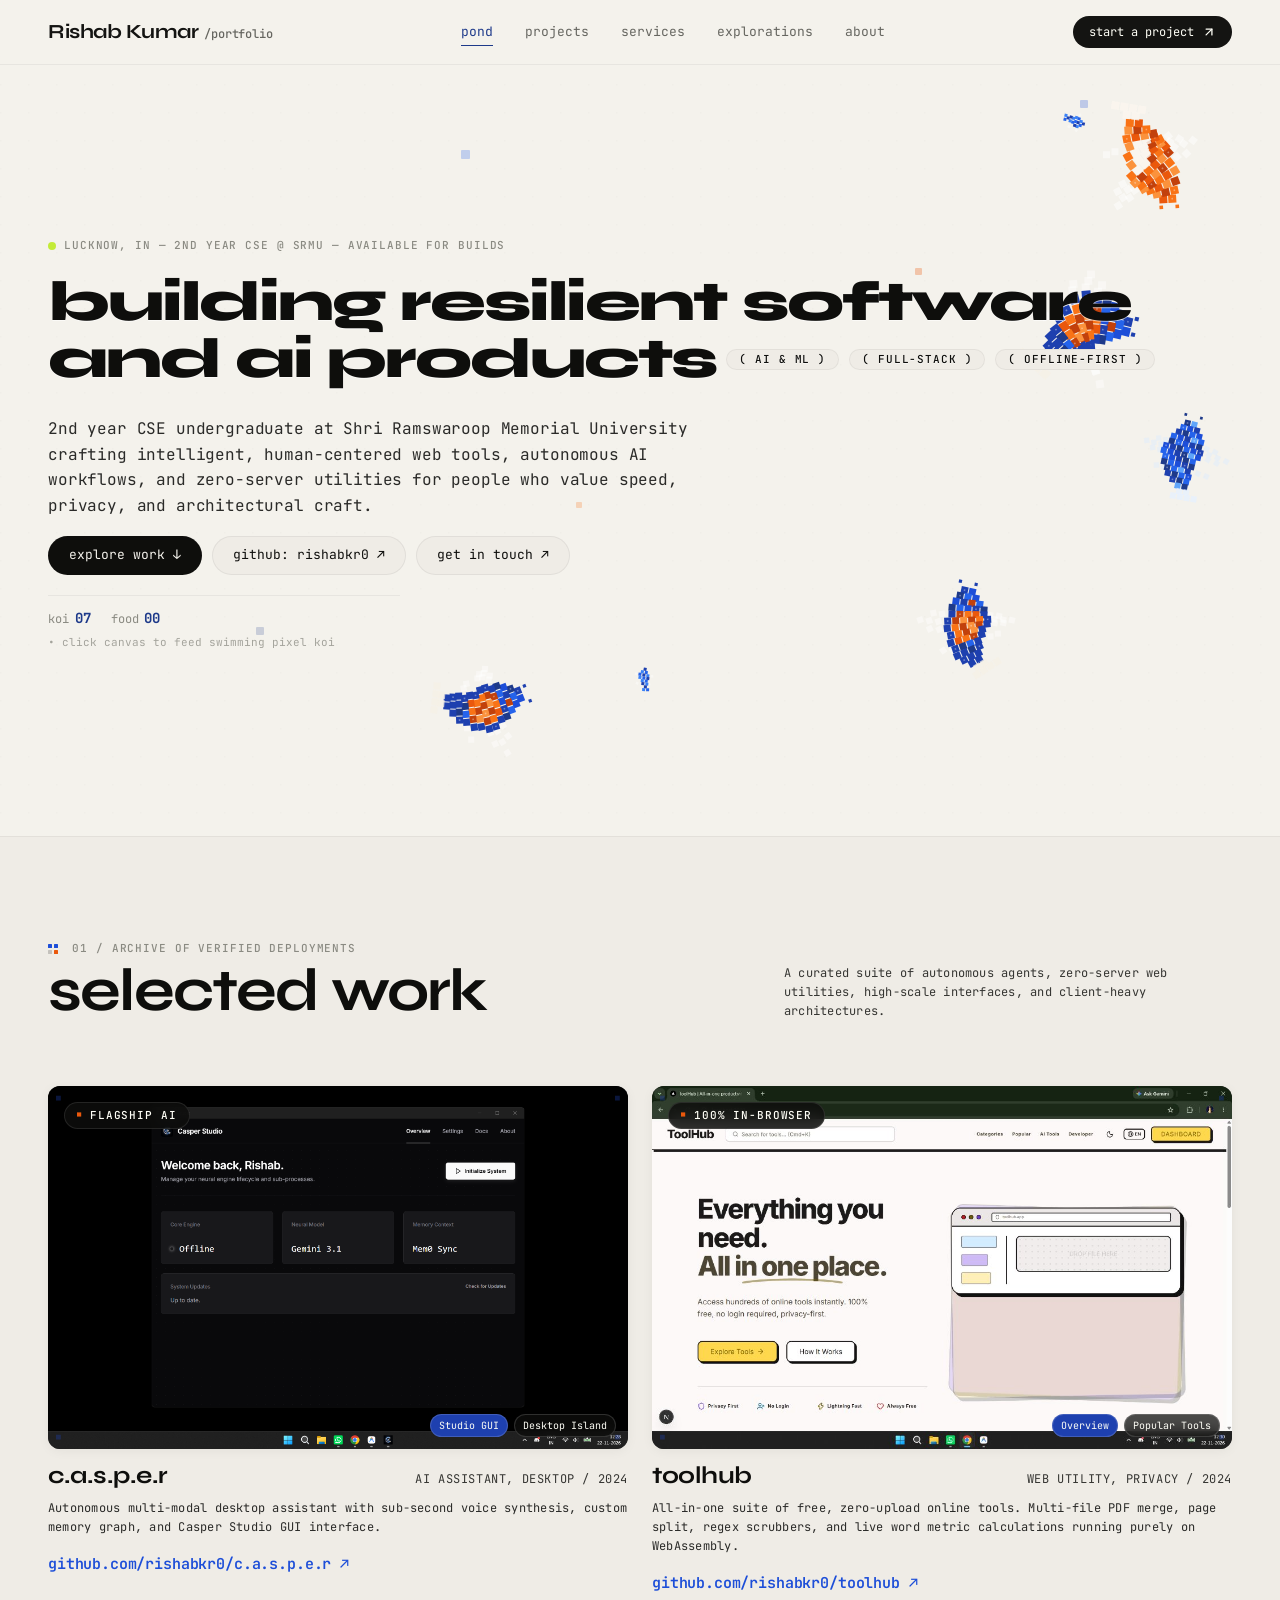
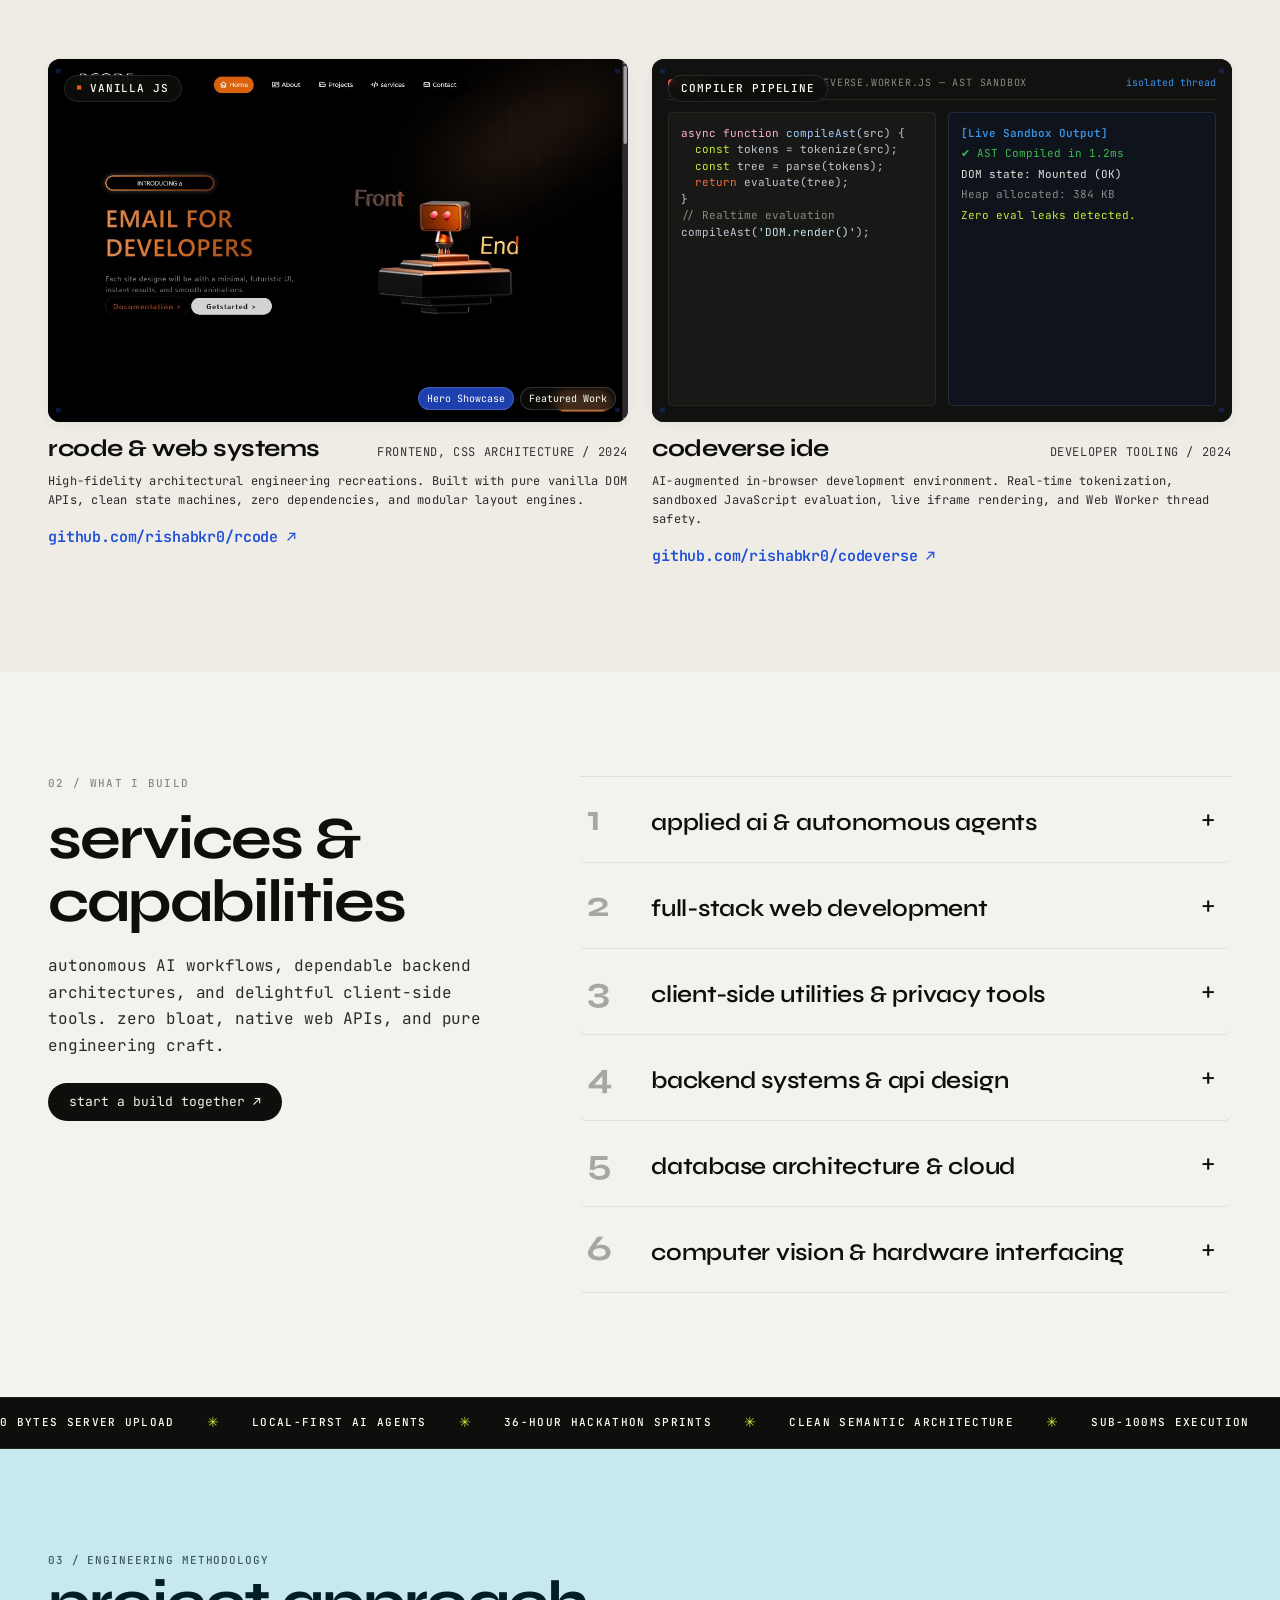
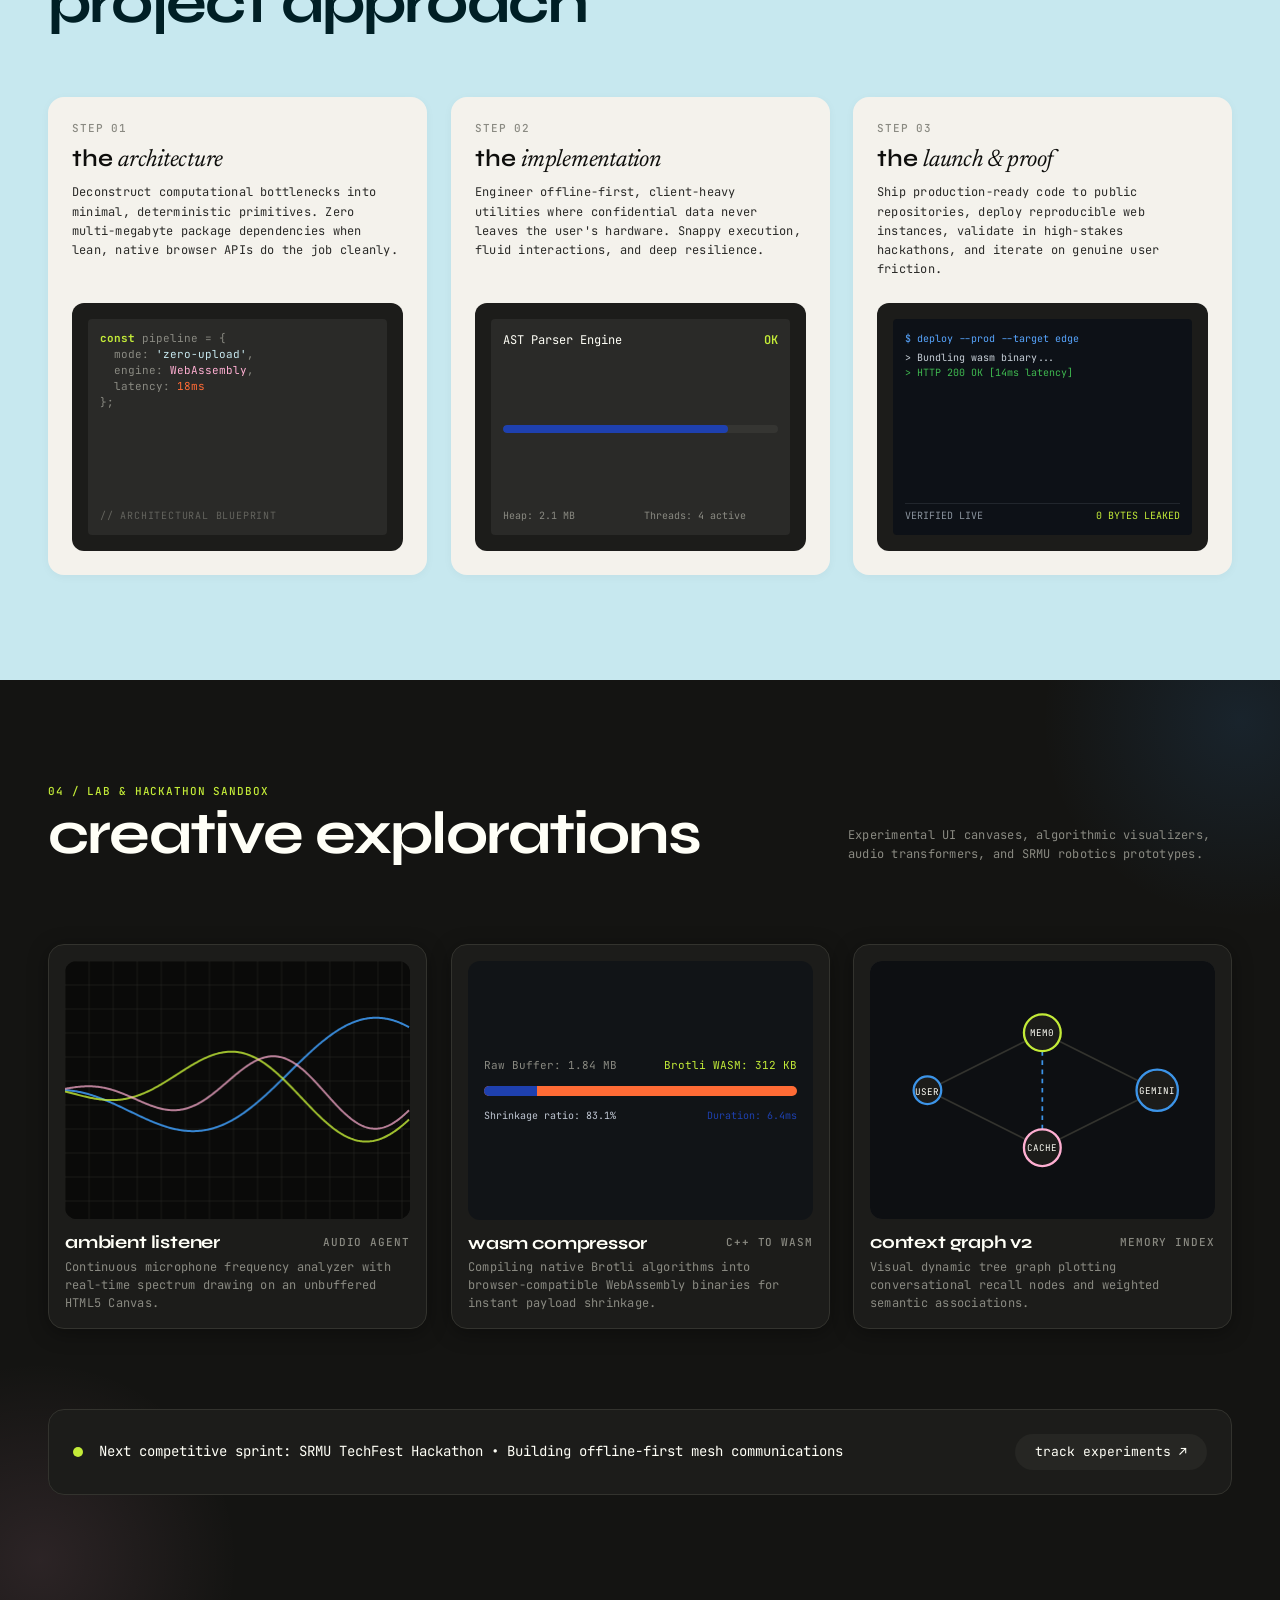
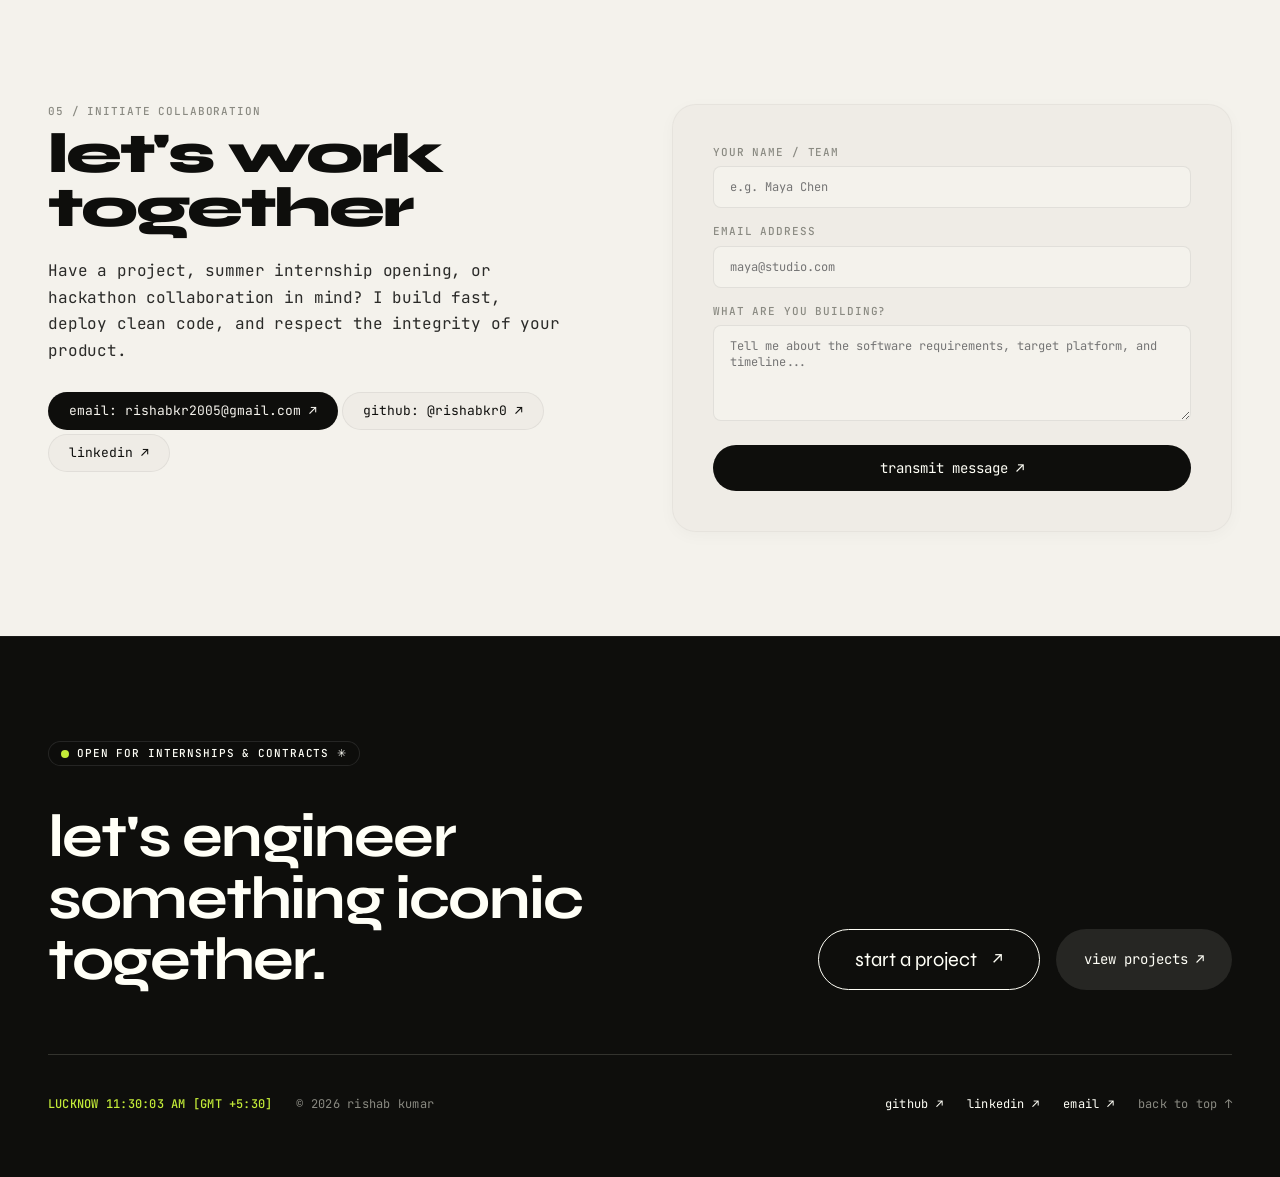
==== commit a3f43946: "Sync hero copy adjustments" ====
--- a/index.html
+++ b/index.html
@@ -99,7 +99,7 @@
         <!-- Hero Headline with Pill Accents Flowing Directly -->
         <div class="hero-headline-wrap reveal-on-scroll reveal-delay-1">
           <h1 class="display-hero hero-title">
-            <span class="hero-title-line1">building resilient software</span>
+            building resilient software<br>
             <span class="hero-title-line2">
               <span>and ai products</span>
               <span class="pill-badge">( AI &amp; ML )</span>
@@ -113,7 +113,7 @@
         <div class="hero-grid-sub reveal-on-scroll reveal-delay-2">
           <div>
             <p class="body-lg hero-bio">
-              2nd year CSE undergraduate at Shri Ramswaroop Memorial University crafting intelligent, human-centered web tools, autonomous Gemini 3.1 workflows, and zero-server utilities for people who value speed, privacy, and architectural craft.
+              2nd year CSE undergraduate at Shri Ramswaroop Memorial University crafting intelligent, human-centered web tools, autonomous AI workflows, and zero-server utilities for people who value speed, privacy, and architectural craft.
             </p>
           </div>
           <div class="hero-actions-wrap">
--- a/style.css
+++ b/style.css
@@ -217,10 +217,10 @@
 
 .display-hero {
   font-family: var(--font-display);
-  font-size: clamp(3rem, 6.8vw, 5.5rem);
+  font-size: clamp(2.25rem, 4.4vw, 3.85rem);
   font-weight: 800;
-  line-height: 0.94;
-  letter-spacing: -0.04em;
+  line-height: 1.02;
+  letter-spacing: -0.035em;
   text-transform: lowercase;
 }
 
@@ -750,8 +750,8 @@
   width: 100%;
   min-height: calc(100vh - 4rem);
   background-color: var(--canvas-paper);
-  padding-top: calc(4.5rem + var(--space-xl));
-  padding-bottom: var(--space-3xl);
+  padding-top: calc(4rem + 1.25rem);
+  padding-bottom: 2rem;
   overflow: hidden;
   display: flex;
   flex-direction: column;
@@ -774,9 +774,10 @@
   z-index: 2;
   display: flex;
   flex-direction: column;
-  gap: var(--space-xl);
+  gap: 1.25rem;
   pointer-events: none; /* Allows clicks to reach koi canvas behind */
   width: 100%;
+  max-width: var(--max-width);
 }
 
 /* Ensure all interactive buttons, pills, links inside hero receive mouse events */
@@ -820,6 +821,7 @@
 .hero-headline-wrap {
   position: relative;
   width: 100%;
+  max-width: 100%;
 }
 
 .hero-title {
@@ -827,57 +829,48 @@
   color: var(--surface-lowest);
   text-shadow: 0 1px 0 rgba(255, 255, 255, 0.6);
   width: 100%;
+  overflow-wrap: break-word;
 }
 
 .hero-title-line1 {
   display: block;
-}
-
-@media (min-width: 768px) {
-  .hero-title-line1 {
-    white-space: nowrap; /* Never wrap the main heading on desktop */
-  }
 }
 
 .hero-title-line2 {
   display: inline-flex;
   flex-wrap: wrap;
   align-items: center;
-  column-gap: 0.75rem;
-  row-gap: 0.5rem;
+  column-gap: 0.625rem;
+  row-gap: 0.375rem;
 }
 
 .hero-grid-sub {
-  display: grid;
-  grid-template-columns: 1fr;
-  gap: var(--space-lg);
-  align-items: flex-end;
-  padding-top: var(--space-md);
-  max-width: 58rem;
-}
-
-@media (min-width: 1024px) {
-  .hero-grid-sub {
-    grid-template-columns: 7fr 5fr;
-  }
+  display: flex;
+  flex-direction: column;
+  gap: 1.125rem;
+  align-items: flex-start;
+  padding-top: 0.5rem;
+  max-width: 48rem;
 }
 
 .hero-bio {
   color: var(--surface-high);
   max-width: 44rem;
-  line-height: 1.65;
+  line-height: 1.6;
 }
 
 .hero-actions-wrap {
   display: flex;
-  flex-wrap: wrap;
-  gap: var(--space-xs);
+  flex-wrap: nowrap; /* Arrange all buttons strictly in one single line */
+  align-items: center;
+  gap: 0.625rem;
   justify-content: flex-start;
-}
-
-@media (min-width: 1024px) {
+  width: auto;
+}
+
+@media (max-width: 480px) {
   .hero-actions-wrap {
-    justify-content: flex-end;
+    flex-wrap: wrap;
   }
 }
 
@@ -885,12 +878,12 @@
 .pond-hud {
   display: flex;
   flex-direction: column;
-  gap: 0.35rem;
+  gap: 0.25rem;
   font-family: var(--font-mono);
   font-size: 0.75rem;
   color: var(--text-muted);
   user-select: none;
-  padding-top: var(--space-md);
+  padding-top: 0.75rem;
   border-top: 1px solid rgba(0, 0, 0, 0.05);
   max-width: 22rem;
 }
@@ -1189,20 +1182,27 @@
   display: flex;
   align-items: center;
   gap: 0.5rem;
-  padding-top: 0.25rem;
+  padding-top: 0.5rem;
 }
 
 .project-link {
-  color: var(--primary-container);
-  font-family: var(--font-mono);
-  font-size: 0.75rem;
-  font-weight: 500;
-  transition: opacity var(--duration-fast);
+  display: inline-flex;
+  align-items: center;
+  gap: 0.35rem;
+  color: var(--cobalt-vibrant);
+  font-family: var(--font-mono);
+  font-size: 0.9375rem;
+  font-weight: 600;
+  letter-spacing: -0.01em;
+  text-decoration: none;
+  transition: color var(--duration-fast), transform var(--duration-fast);
 }
 
 .project-link:hover {
+  color: var(--cobalt-deep);
   text-decoration: underline;
-  opacity: 0.85;
+  text-underline-offset: 4px;
+  transform: translateX(3px);
 }
 
 /* CodeVerse Custom Mock Preview */
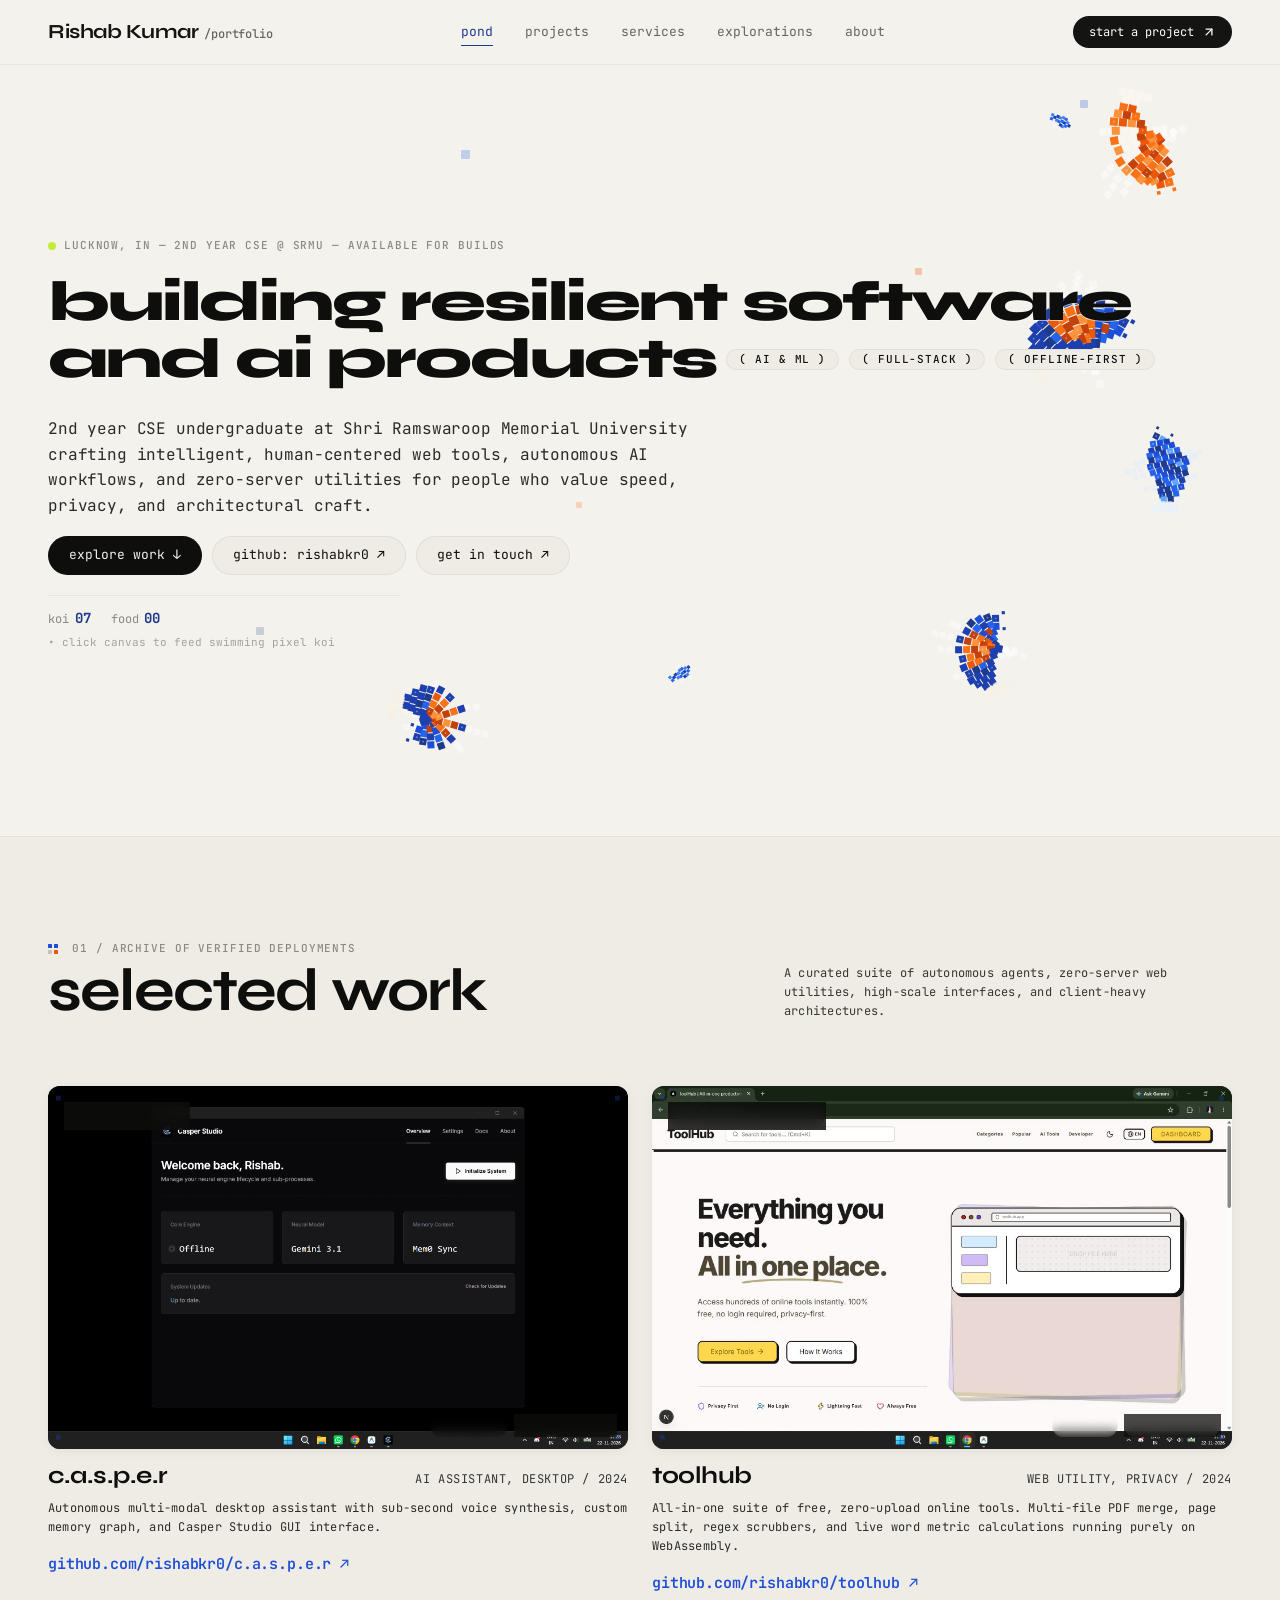
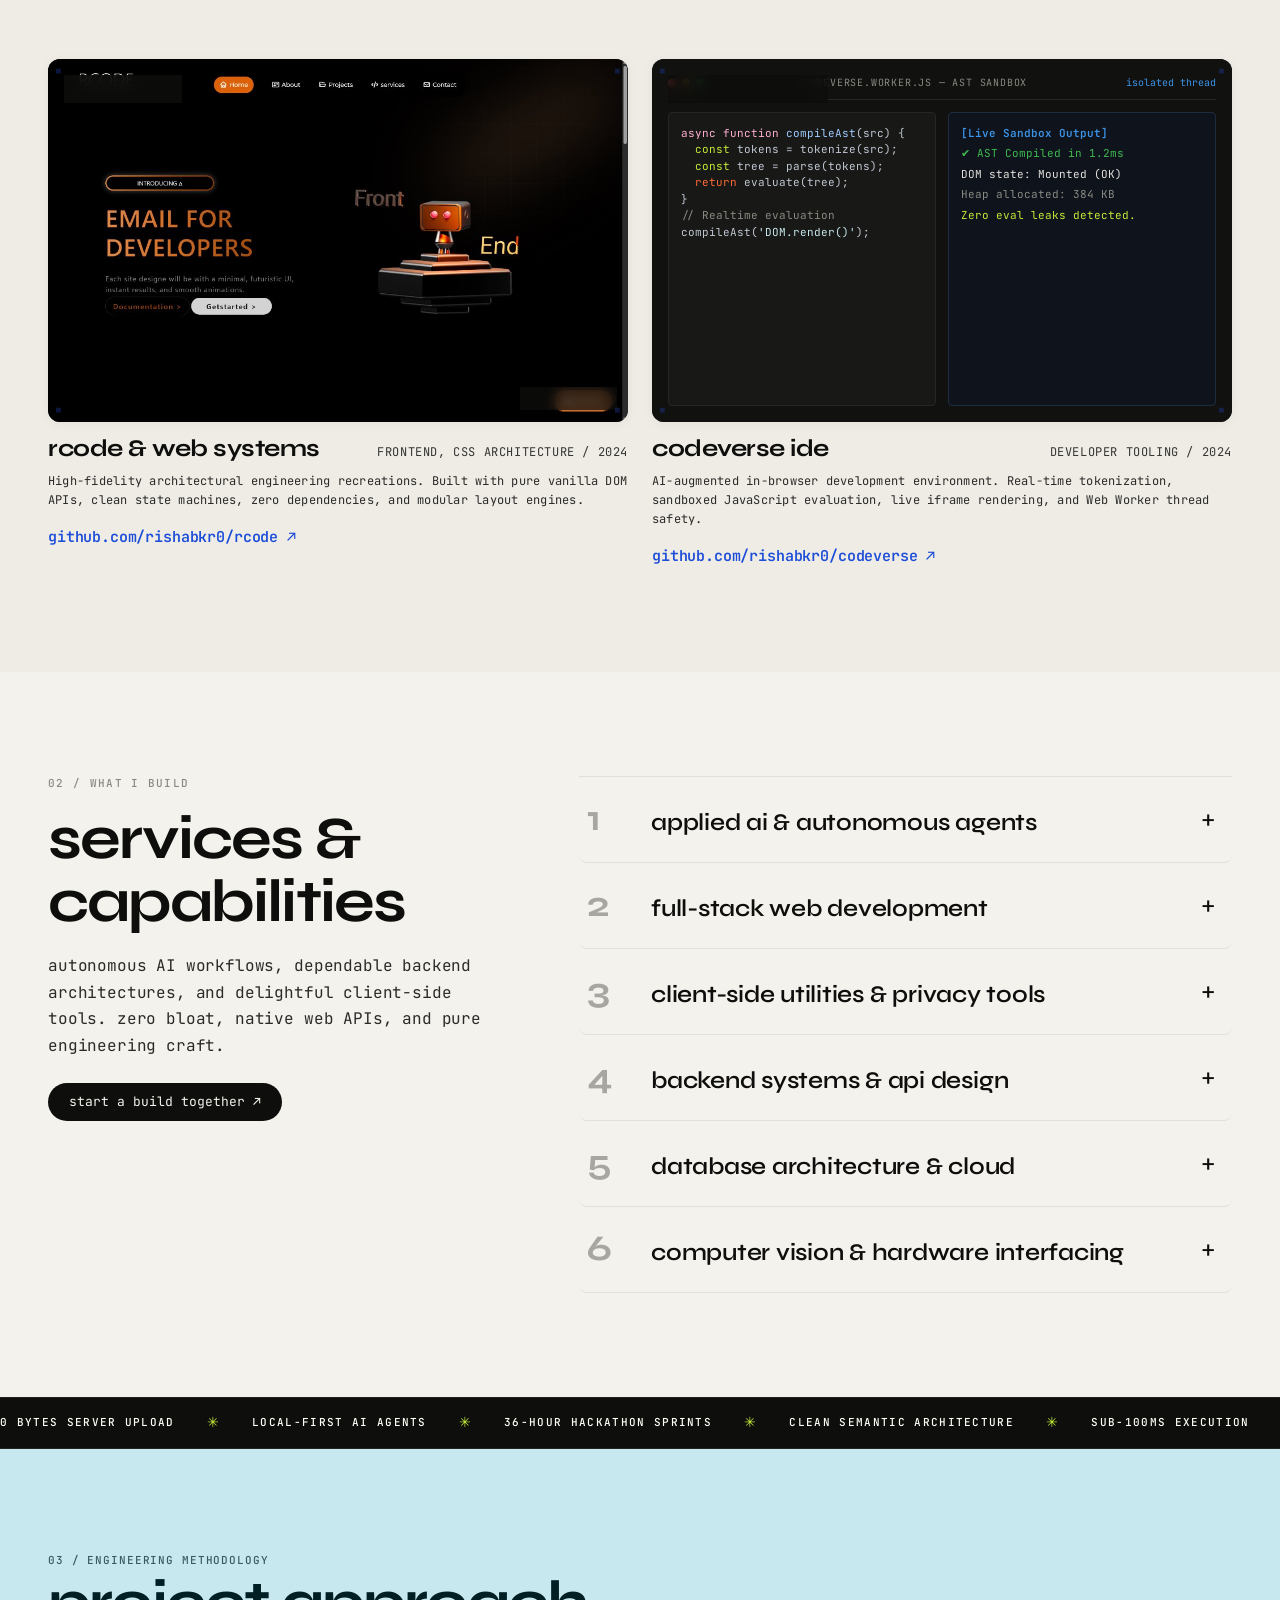
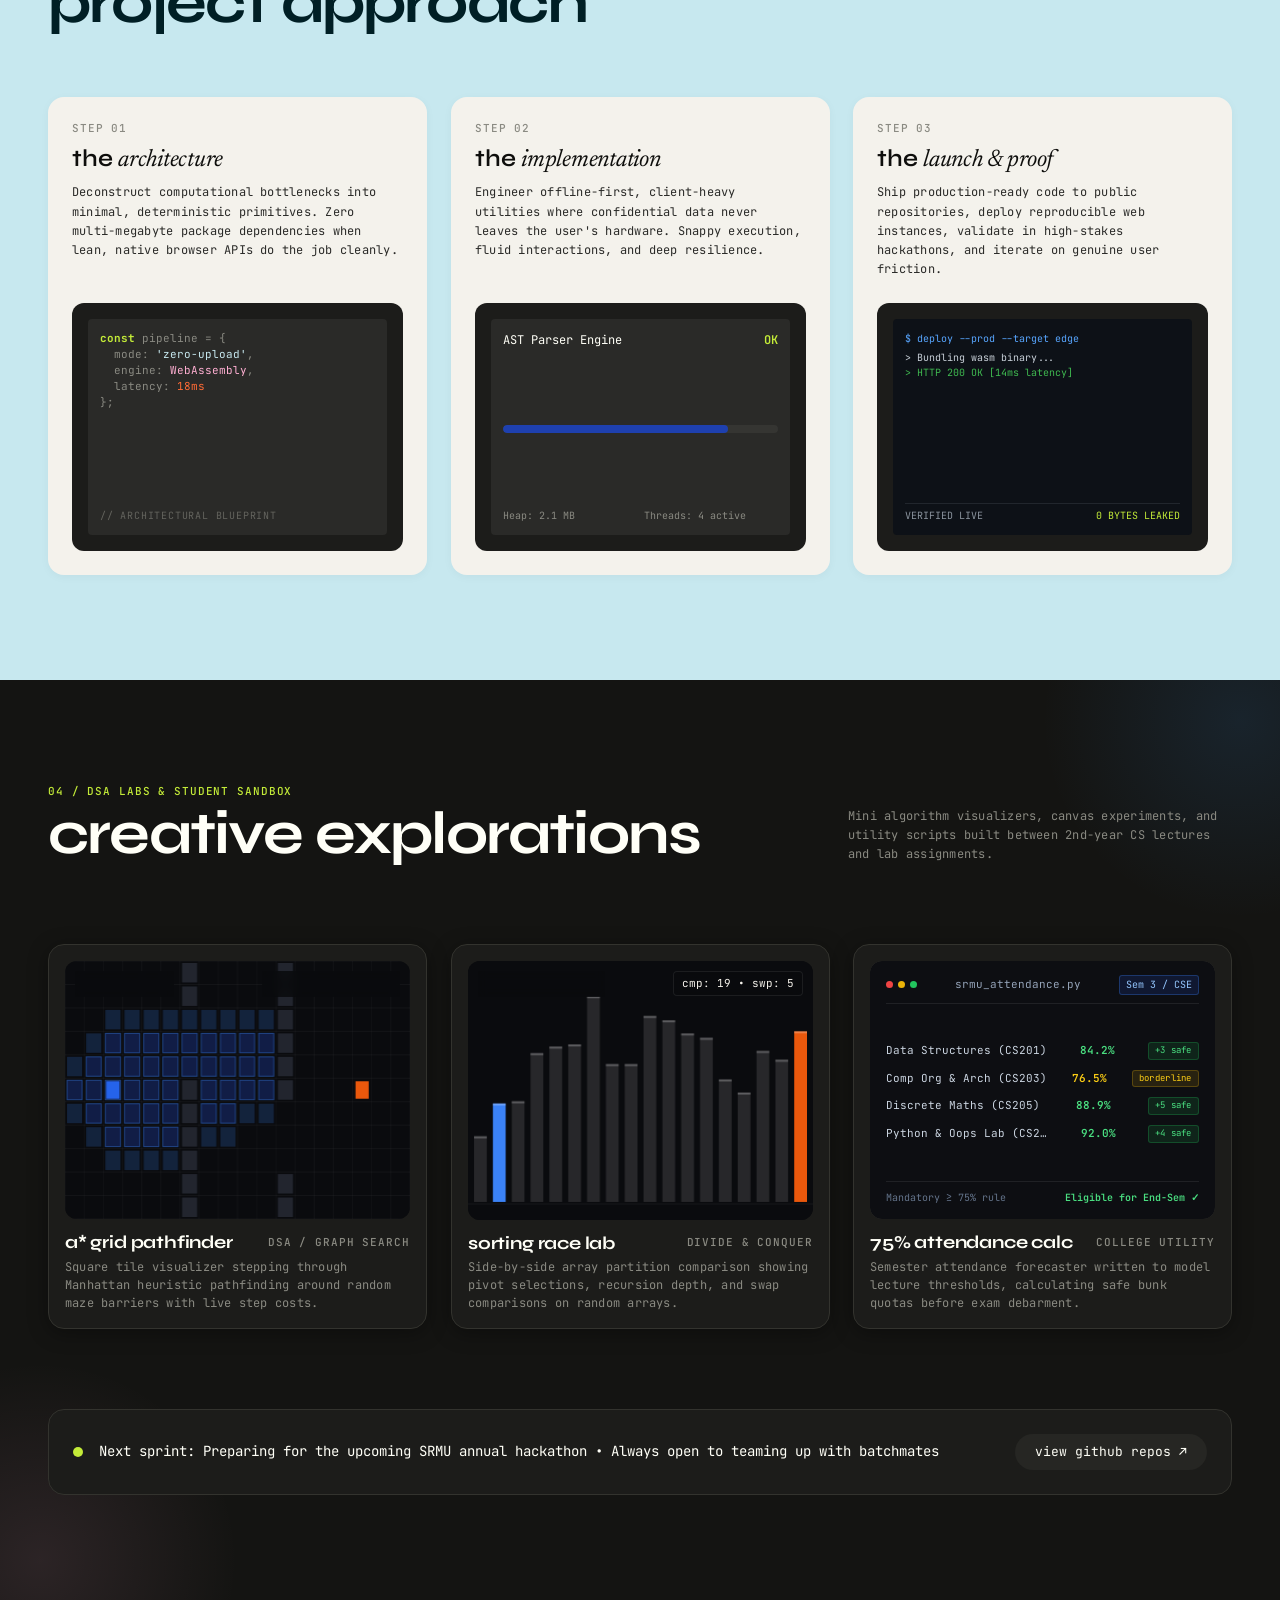
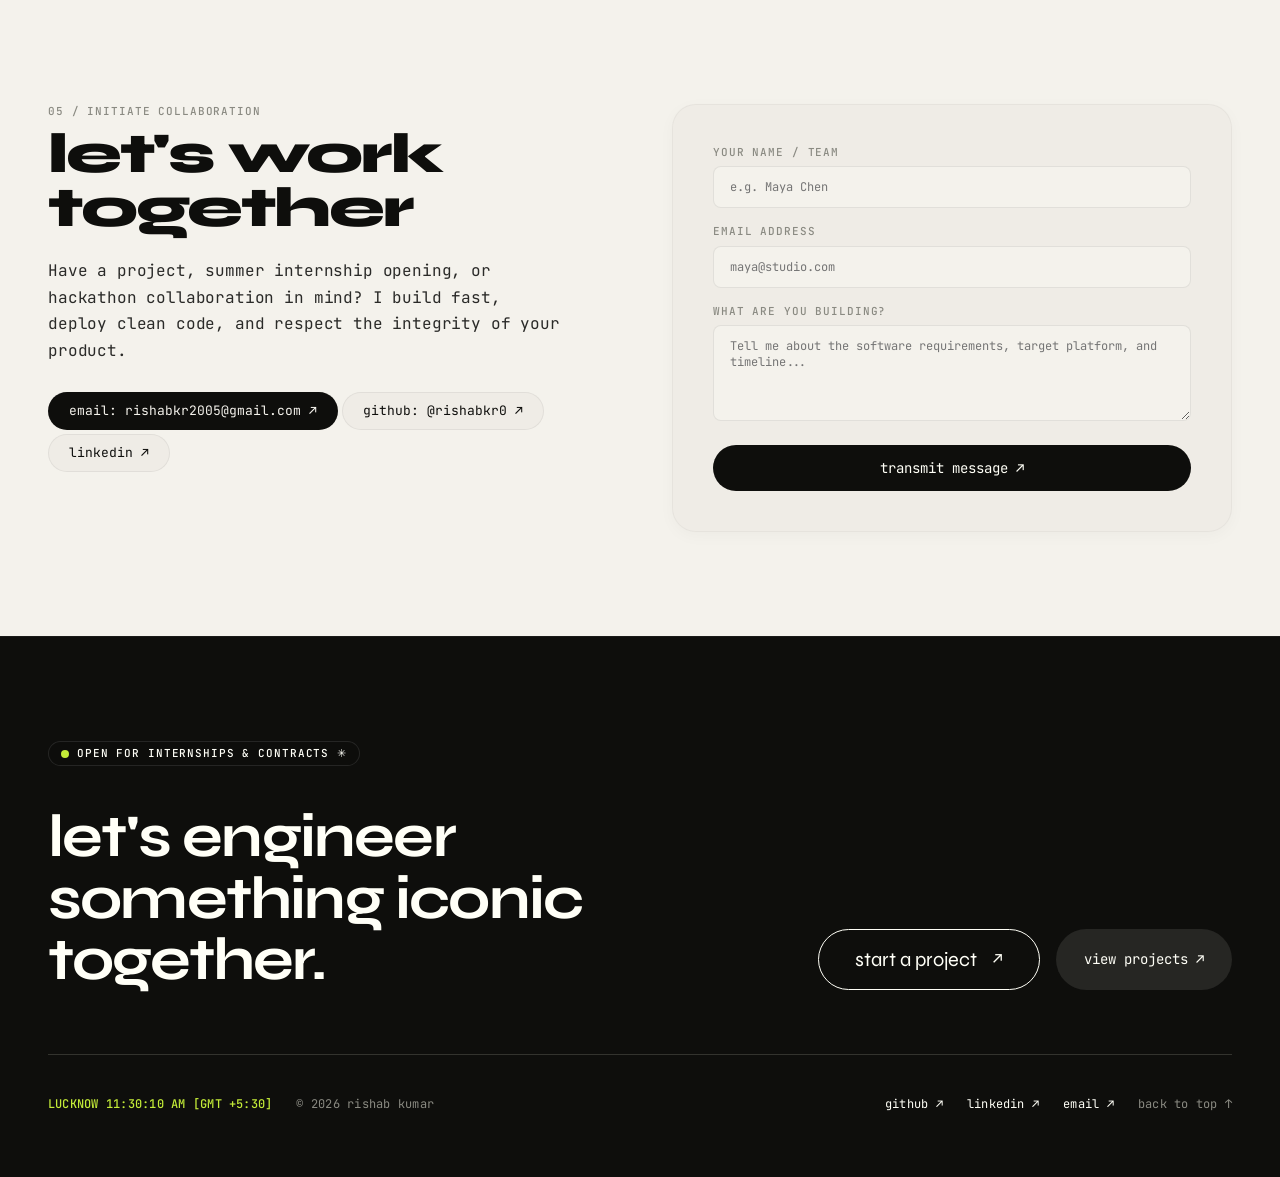
==== commit 9569f3ea: "Replace creative explorations with authentic 2nd-year CS engineering projects and visualizers" ====
--- a/index.html
+++ b/index.html
@@ -623,92 +623,100 @@
         <div class="explorations-head reveal-on-scroll">
           <div>
             <span class="caption-caps explorations-meta-tag">
-              04 / lab &amp; hackathon sandbox
+              04 / dsa labs &amp; student sandbox
             </span>
             <h2 class="headline-xl explorations-title">
               creative explorations
             </h2>
           </div>
           <p class="body-sm explorations-desc-text">
-            Experimental UI canvases, algorithmic visualizers, audio transformers, and SRMU robotics prototypes.
+            Mini algorithm visualizers, canvas experiments, and utility scripts built between 2nd-year CS lectures and lab assignments.
           </p>
         </div>
 
         <!-- Akriti-Style Angled Tilted Showcase Mosaic -->
         <div class="explorations-cards-grid">
-          <!-- Angled Card 1 -->
+          <!-- Angled Card 1: A* Pathfinding Grid -->
           <div class="exploration-card tilt-left reveal-on-scroll">
             <div class="exploration-media-box">
-              <canvas id="audioVisualizerCanvas" class="audio-visualizer-canvas"></canvas>
+              <canvas id="pathfindingCanvas" class="pathfinding-canvas"></canvas>
+              <div class="canvas-mini-overlay">
+                <span class="overlay-tag"><span class="sq-dot-blue">■</span> A* search</span>
+                <span id="pathStepsCounter" class="overlay-counter">visited: 0</span>
+              </div>
             </div>
             <div class="exploration-info-row">
-              <h4 class="headline-md exploration-title" style="font-size: 1.125rem;">ambient listener</h4>
-              <span class="caption-caps exploration-badge">audio agent</span>
+              <h4 class="headline-md exploration-title" style="font-size: 1.125rem;">a* grid pathfinder</h4>
+              <span class="caption-caps exploration-badge">dsa / graph search</span>
             </div>
             <p class="body-sm exploration-desc">
-              Continuous microphone frequency analyzer with real-time spectrum drawing on an unbuffered HTML5 Canvas.
+              Square tile visualizer stepping through Manhattan heuristic pathfinding around random maze barriers with live step costs.
             </p>
           </div>
 
-          <!-- Angled Card 2 (Inverted angle) -->
+          <!-- Angled Card 2: Sorting Algorithm Race -->
           <div class="exploration-card tilt-right reveal-on-scroll reveal-delay-1">
             <div class="exploration-media-box">
-              <div class="wasm-benchmark-box">
-                <div style="display: flex; justify-content: space-between; font-size: 0.6875rem; color: #8a8a82;">
-                  <span>Raw Buffer: 1.84 MB</span>
-                  <span style="color: var(--confetti-lime);">Brotli WASM: 312 KB</span>
-                </div>
-                <div style="background: #20201e; height: 10px; border-radius: 9999px; overflow: hidden; position: relative;">
-                  <div style="background: var(--confetti-orange); height: 100%; width: 100%;"></div>
-                  <div style="background: var(--primary-container); height: 100%; width: 17%; position: absolute; top: 0; left: 0;"></div>
-                </div>
-                <div style="display: flex; justify-content: space-between; font-size: 0.625rem; color: #c0c7d3;">
-                  <span>Shrinkage ratio: 83.1%</span>
-                  <span style="color: var(--primary-container);">Duration: 6.4ms</span>
-                </div>
+              <canvas id="sortingCanvas" class="sorting-canvas"></canvas>
+              <div class="canvas-mini-overlay">
+                <span class="overlay-tag"><span class="sq-dot-orange">■</span> quicksort lab</span>
+                <span id="sortSwapsCounter" class="overlay-counter">O(n log n)</span>
               </div>
             </div>
             <div class="exploration-info-row">
-              <h4 class="headline-md exploration-title" style="font-size: 1.125rem;">wasm compressor</h4>
-              <span class="caption-caps exploration-badge">c++ to wasm</span>
+              <h4 class="headline-md exploration-title" style="font-size: 1.125rem;">sorting race lab</h4>
+              <span class="caption-caps exploration-badge">divide &amp; conquer</span>
             </div>
             <p class="body-sm exploration-desc">
-              Compiling native Brotli algorithms into browser-compatible WebAssembly binaries for instant payload shrinkage.
+              Side-by-side array partition comparison showing pivot selections, recursion depth, and swap comparisons on random arrays.
             </p>
           </div>
 
-          <!-- Angled Card 3 -->
+          <!-- Angled Card 3: 75% Attendance & Bunk Planner -->
           <div class="exploration-card tilt-slight reveal-on-scroll reveal-delay-2">
             <div class="exploration-media-box">
-              <div class="context-graph-box">
-                <svg width="100%" height="100%" viewBox="0 0 300 200" style="display: block;">
-                  <line x1="50" y1="100" x2="150" y2="50" stroke="#33332E" stroke-width="1.5" />
-                  <line x1="150" y1="50" x2="250" y2="100" stroke="#33332E" stroke-width="1.5" />
-                  <line x1="50" y1="100" x2="150" y2="150" stroke="#33332E" stroke-width="1.5" />
-                  <line x1="150" y1="150" x2="250" y2="100" stroke="#33332E" stroke-width="1.5" />
-                  <line x1="150" y1="50" x2="150" y2="150" stroke="#3c94e8" stroke-width="1.5" stroke-dasharray="4" />
-
-                  <!-- Nodes -->
-                  <circle cx="50" cy="100" r="12" fill="#1C1C1A" stroke="#3c94e8" stroke-width="2" />
-                  <text x="50" y="104" font-size="8" fill="#FFFFF7" text-anchor="middle" font-family="JetBrains Mono">USER</text>
-
-                  <circle cx="150" cy="50" r="16" fill="#1C1C1A" stroke="#C3EB38" stroke-width="2" />
-                  <text x="150" y="53" font-size="8" fill="#FFFFF7" text-anchor="middle" font-family="JetBrains Mono">MEM0</text>
-
-                  <circle cx="150" cy="150" r="16" fill="#1C1C1A" stroke="#ffafd2" stroke-width="2" />
-                  <text x="150" y="153" font-size="8" fill="#FFFFF7" text-anchor="middle" font-family="JetBrains Mono">CACHE</text>
-
-                  <circle cx="250" cy="100" r="18" fill="#1C1C1A" stroke="#3c94e8" stroke-width="2" />
-                  <text x="250" y="103" font-size="8" fill="#FFFFF7" text-anchor="middle" font-family="JetBrains Mono">GEMINI</text>
-                </svg>
+              <div class="attendance-calc-box">
+                <div class="attendance-header">
+                  <div class="attendance-dots">
+                    <span></span><span></span><span></span>
+                  </div>
+                  <span class="attendance-title">srmu_attendance.py</span>
+                  <span class="attendance-chip">Sem 3 / CSE</span>
+                </div>
+                <div class="attendance-body">
+                  <div class="att-row">
+                    <span class="att-sub">Data Structures (CS201)</span>
+                    <span class="att-stat att-safe">84.2%</span>
+                    <span class="att-tag att-tag-safe">+3 safe</span>
+                  </div>
+                  <div class="att-row">
+                    <span class="att-sub">Comp Org &amp; Arch (CS203)</span>
+                    <span class="att-stat att-warn">76.5%</span>
+                    <span class="att-tag att-tag-warn">borderline</span>
+                  </div>
+                  <div class="att-row">
+                    <span class="att-sub">Discrete Maths (CS205)</span>
+                    <span class="att-stat att-safe">88.9%</span>
+                    <span class="att-tag att-tag-safe">+5 safe</span>
+                  </div>
+                  <div class="att-row">
+                    <span class="att-sub">Python &amp; Oops Lab (CS207)</span>
+                    <span class="att-stat att-safe">92.0%</span>
+                    <span class="att-tag att-tag-safe">+4 safe</span>
+                  </div>
+                </div>
+                <div class="attendance-footer">
+                  <span class="att-rule">Mandatory ≥ 75% rule</span>
+                  <span class="att-status-badge">Eligible for End-Sem ✓</span>
+                </div>
               </div>
             </div>
             <div class="exploration-info-row">
-              <h4 class="headline-md exploration-title" style="font-size: 1.125rem;">context graph v2</h4>
-              <span class="caption-caps exploration-badge">memory index</span>
+              <h4 class="headline-md exploration-title" style="font-size: 1.125rem;">75% attendance calc</h4>
+              <span class="caption-caps exploration-badge">college utility</span>
             </div>
             <p class="body-sm exploration-desc">
-              Visual dynamic tree graph plotting conversational recall nodes and weighted semantic associations.
+              Semester attendance forecaster written to model lecture thresholds, calculating safe bunk quotas before exam debarment.
             </p>
           </div>
         </div>
@@ -718,11 +726,11 @@
           <div class="hackathon-banner-left">
             <span class="banner-pulse-beacon"></span>
             <span class="body-md banner-text">
-              Next competitive sprint: SRMU TechFest Hackathon • Building offline-first mesh communications
+              Next sprint: Preparing for the upcoming SRMU annual hackathon • Always open to teaming up with batchmates
             </span>
           </div>
           <a href="https://github.com/Rishabkr0" target="_blank" rel="noopener noreferrer" class="btn-pill btn-pill-graphite">
-            track experiments ↗
+            view github repos ↗
           </a>
         </div>
       </div>
--- a/style.css
+++ b/style.css
@@ -1797,30 +1797,182 @@
   position: relative;
 }
 
-.audio-visualizer-canvas {
+.pathfinding-canvas,
+.sorting-canvas {
   width: 100%;
   height: 100%;
   display: block;
-  background-color: #0a0a09;
-}
-
-.wasm-benchmark-box {
+  background-color: #0a0b0e;
+}
+
+.canvas-mini-overlay {
+  position: absolute;
+  top: 0.625rem;
+  left: 0.625rem;
+  right: 0.625rem;
+  display: flex;
+  justify-content: space-between;
+  align-items: center;
+  pointer-events: none;
+  z-index: 2;
+}
+
+.overlay-tag {
+  font-family: var(--font-mono);
+  font-size: 0.6875rem;
+  color: #a1a1aa;
+  background: rgba(10, 11, 14, 0.85);
+  padding: 3px 8px;
+  border-radius: 4px;
+  border: 1px solid rgba(255, 255, 255, 0.08);
+  backdrop-filter: blur(4px);
+}
+
+.overlay-counter {
+  font-family: var(--font-mono);
+  font-size: 0.6875rem;
+  color: #f5f2eb;
+  background: rgba(10, 11, 14, 0.85);
+  padding: 3px 8px;
+  border-radius: 4px;
+  border: 1px solid rgba(255, 255, 255, 0.08);
+  backdrop-filter: blur(4px);
+}
+
+.sq-dot-blue {
+  color: #3b82f6;
+  margin-right: 4px;
+}
+
+.sq-dot-orange {
+  color: #ea580c;
+  margin-right: 4px;
+}
+
+.attendance-calc-box {
   width: 100%;
   height: 100%;
-  background: #111417;
-  padding: 1rem;
-  display: flex;
-  flex-direction: column;
-  justify-content: center;
-  gap: 0.75rem;
-}
-
-.context-graph-box {
-  width: 100%;
-  height: 100%;
-  background: #0d0f12;
+  background: #0d0e12;
+  padding: 0.875rem 1rem;
+  display: flex;
+  flex-direction: column;
+  justify-content: space-between;
+  border-radius: var(--radius-lg);
+  font-family: var(--font-mono);
   position: relative;
+  box-sizing: border-box;
+}
+
+.attendance-header {
+  display: flex;
+  align-items: center;
+  justify-content: space-between;
+  border-bottom: 1px solid rgba(255, 255, 255, 0.08);
+  padding-bottom: 0.5rem;
+}
+
+.attendance-dots {
+  display: flex;
+  gap: 5px;
+}
+
+.attendance-dots span {
+  width: 7px;
+  height: 7px;
+  border-radius: 50%;
+  display: inline-block;
+}
+
+.attendance-dots span:nth-child(1) { background: #ef4444; }
+.attendance-dots span:nth-child(2) { background: #eab308; }
+.attendance-dots span:nth-child(3) { background: #22c55e; }
+
+.attendance-title {
+  font-size: 0.6875rem;
+  color: #94a3b8;
+}
+
+.attendance-chip {
+  font-size: 0.625rem;
+  background: rgba(30, 64, 175, 0.2);
+  color: #93c5fd;
+  padding: 1px 6px;
+  border-radius: 3px;
+  border: 1px solid rgba(59, 130, 246, 0.3);
+}
+
+.attendance-body {
+  display: flex;
+  flex-direction: column;
+  gap: 0.35rem;
+  margin: 0.375rem 0;
+}
+
+.att-row {
+  display: flex;
+  align-items: center;
+  justify-content: space-between;
+  font-size: 0.6875rem;
+  padding: 2px 0;
+}
+
+.att-sub {
+  color: #cbd5e1;
+  font-size: 0.6875rem;
+  white-space: nowrap;
   overflow: hidden;
+  text-overflow: ellipsis;
+  max-width: 52%;
+}
+
+.att-stat {
+  font-weight: 600;
+  font-size: 0.6875rem;
+}
+
+.att-safe {
+  color: #4ade80;
+}
+
+.att-warn {
+  color: #facc15;
+}
+
+.att-tag {
+  font-size: 0.5625rem;
+  padding: 1px 6px;
+  border-radius: 3px;
+  letter-spacing: 0.03em;
+}
+
+.att-tag-safe {
+  background: rgba(34, 197, 94, 0.12);
+  color: #4ade80;
+  border: 1px solid rgba(34, 197, 94, 0.25);
+}
+
+.att-tag-warn {
+  background: rgba(234, 179, 8, 0.12);
+  color: #facc15;
+  border: 1px solid rgba(234, 179, 8, 0.25);
+}
+
+.attendance-footer {
+  display: flex;
+  justify-content: space-between;
+  align-items: center;
+  border-top: 1px solid rgba(255, 255, 255, 0.08);
+  padding-top: 0.5rem;
+  font-size: 0.625rem;
+}
+
+.att-rule {
+  color: #64748b;
+}
+
+.att-status-badge {
+  color: #4ade80;
+  font-weight: 600;
 }
 
 .exploration-info-row {
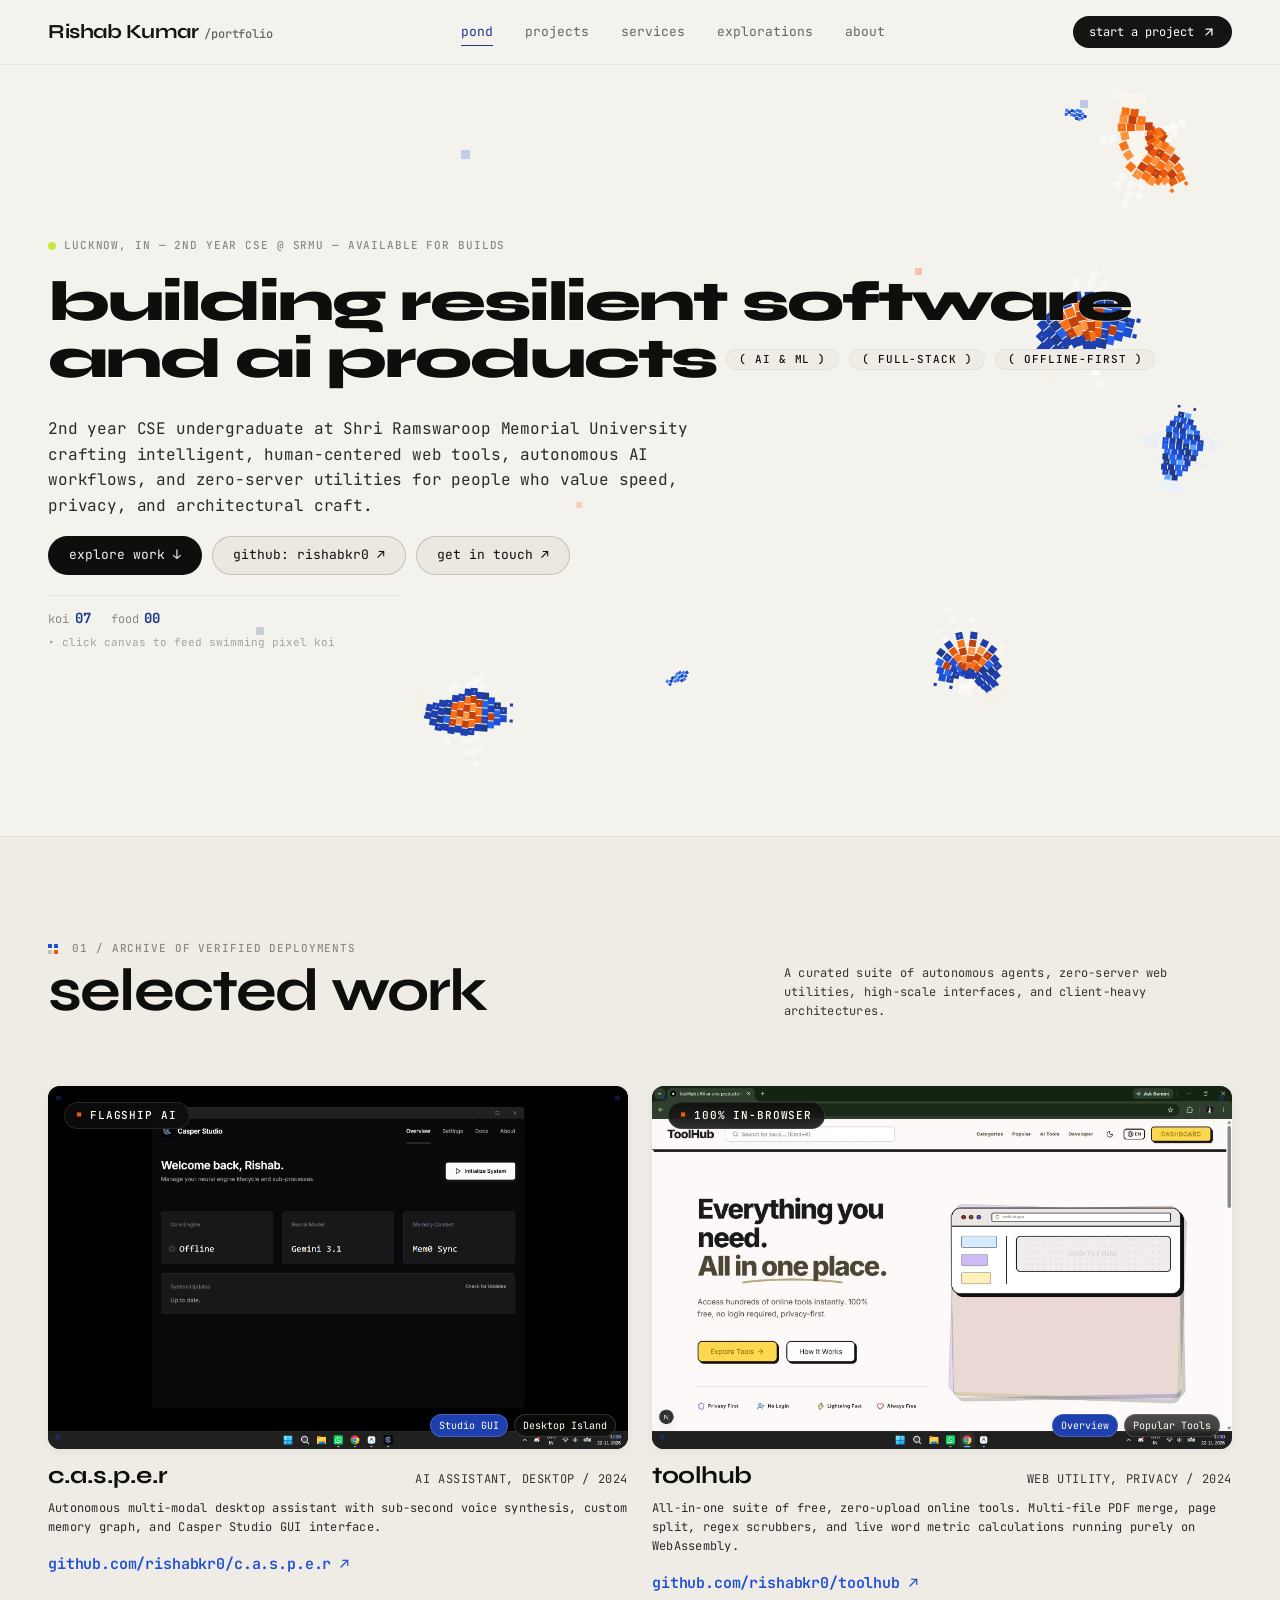
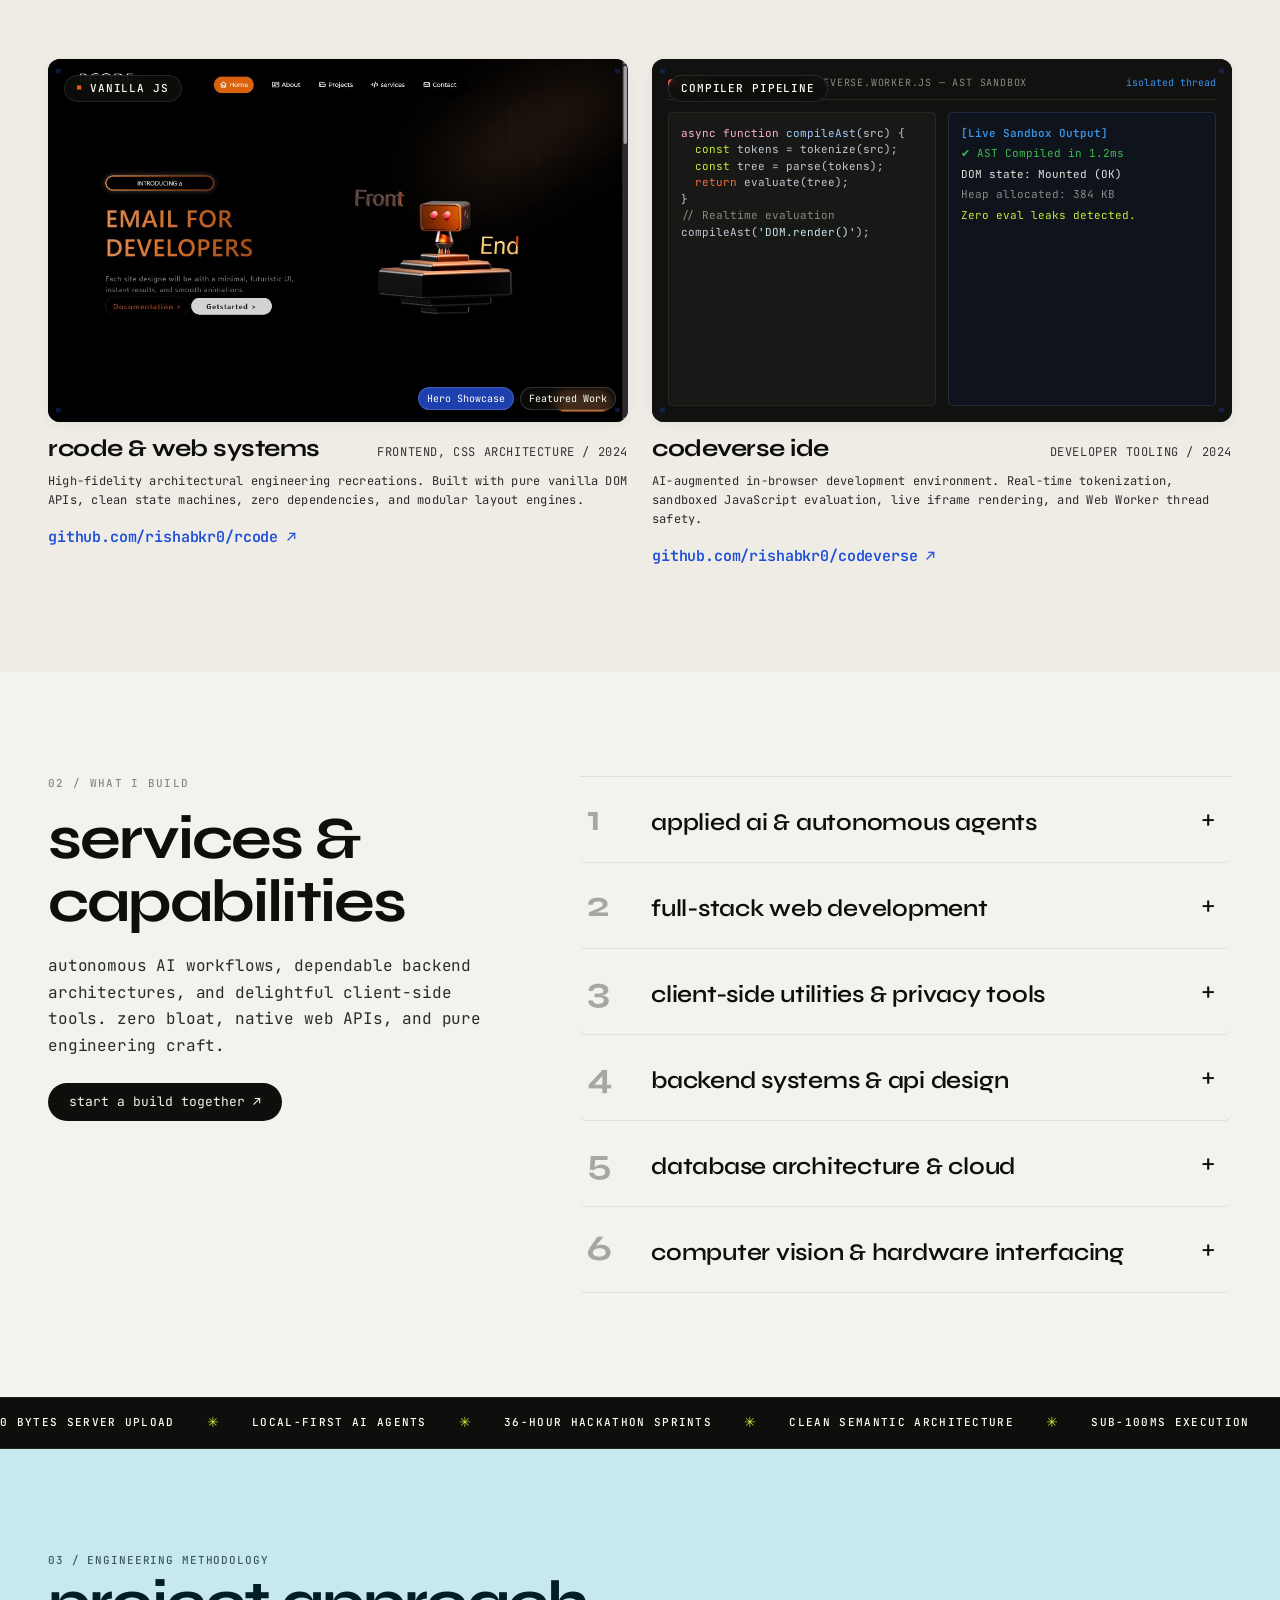
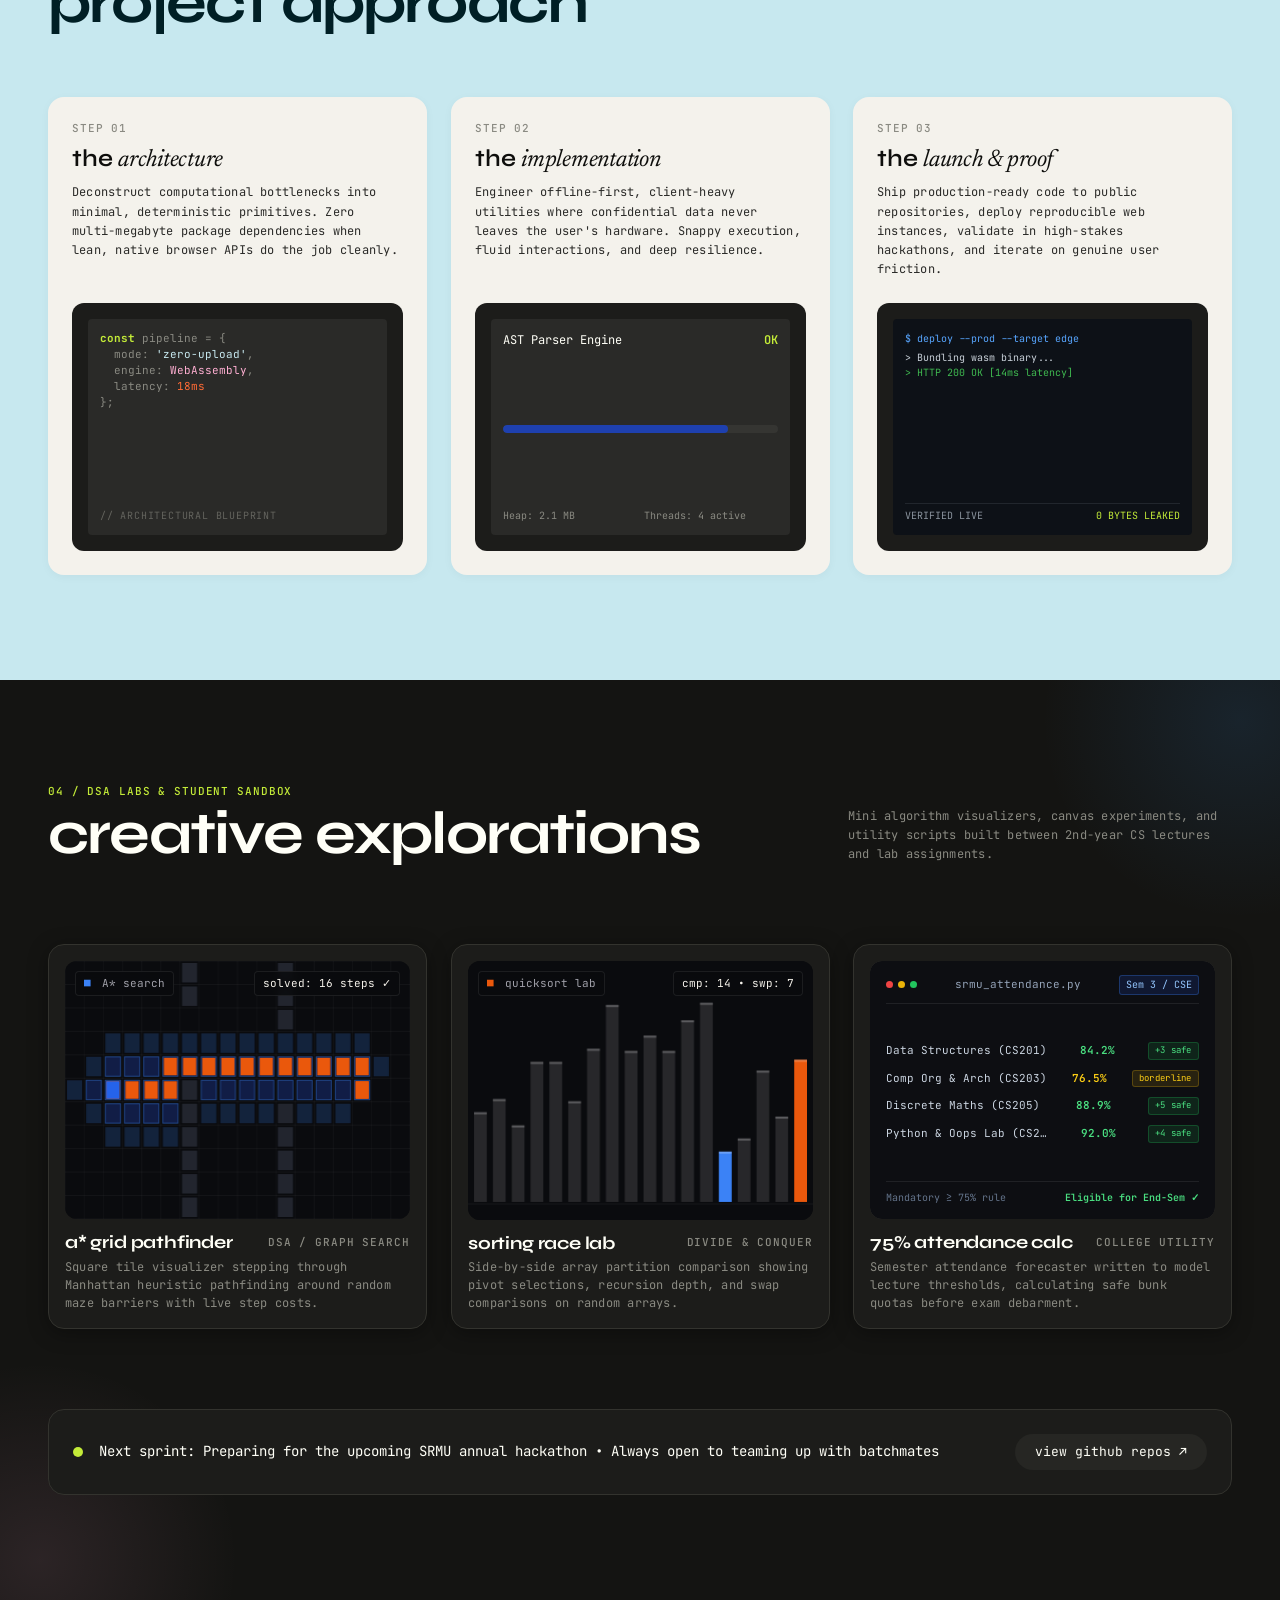
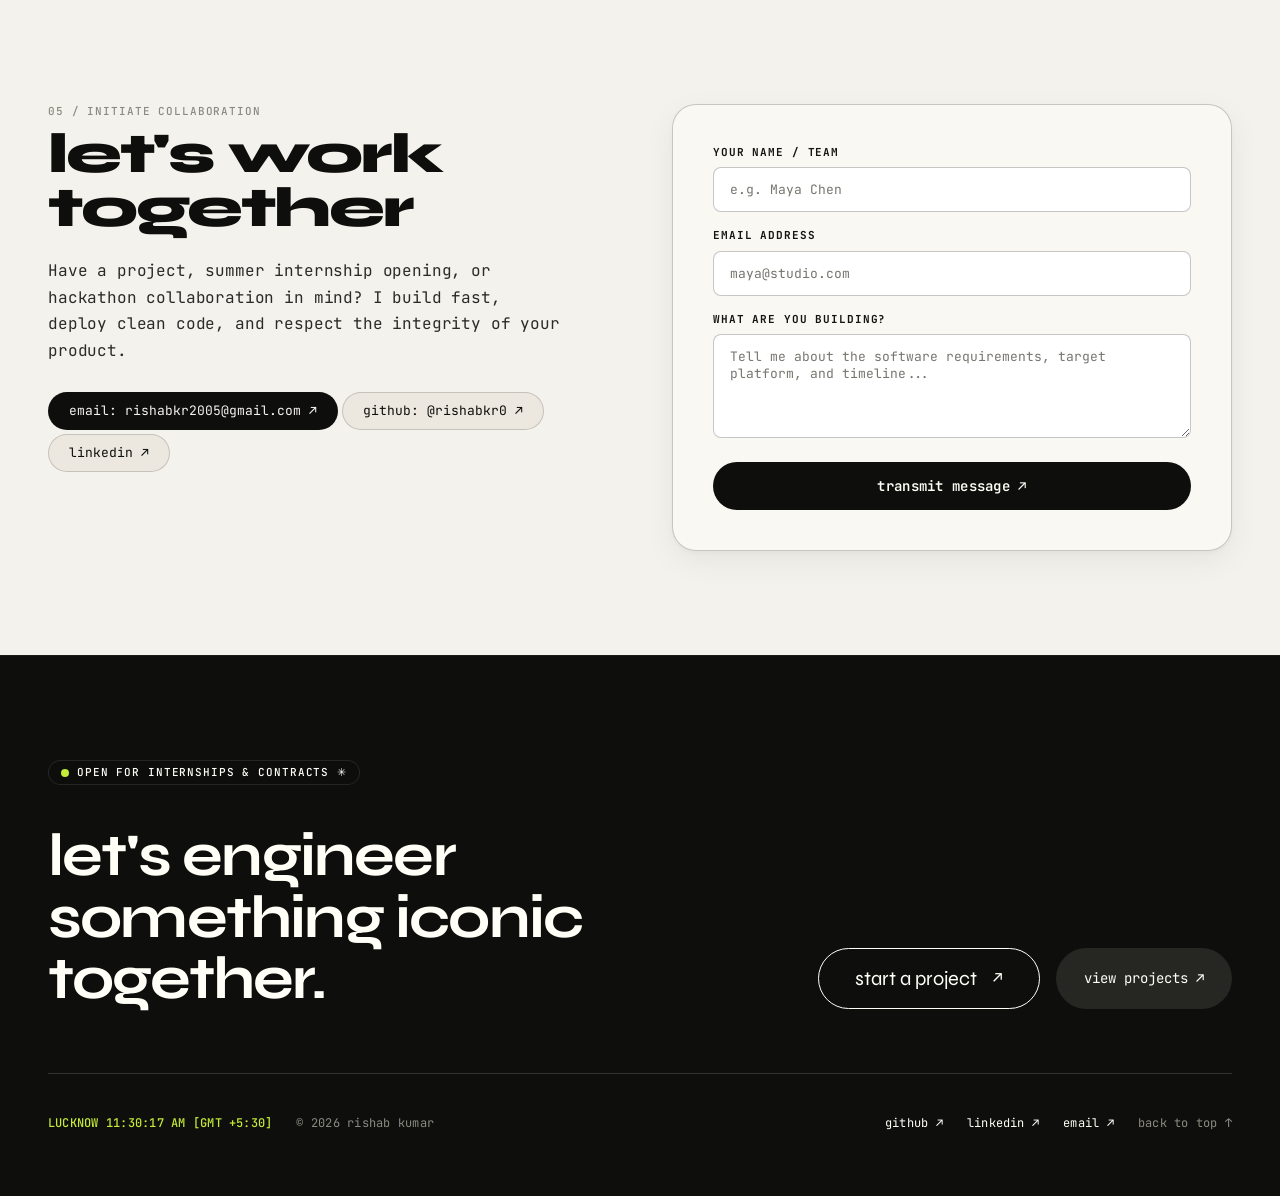
==== commit 715ea2cb: "Darken contact/about form card and input borders for better contrast and definition" ====
--- a/index.html
+++ b/index.html
@@ -739,6 +739,7 @@
     <!-- ==========================================
          SECTION 7: CONTACT & FORM (Warm Off-White Canvas)
          ========================================== -->
+    <div id="about" style="position: relative; top: -40px; visibility: hidden;"></div>
     <section class="contact-section section-wrapper" id="contact">
       <div class="container contact-layout-grid">
         <!-- Left Column: Large Display Headline & Pill Anchors -->
--- a/style.css
+++ b/style.css
@@ -601,15 +601,15 @@
 }
 
 .btn-pill-subtle {
-  background-color: var(--canvas-paper-subtle);
+  background-color: #ECE8E0;
   color: var(--surface-lowest);
-  border: 1px solid rgba(0, 0, 0, 0.06);
+  border: 1.5px solid rgba(20, 20, 18, 0.18);
 }
 
 .btn-pill-subtle:hover {
   background-color: var(--surface-high);
   color: var(--text-stark);
-  border-color: transparent;
+  border-color: var(--surface-high);
   transform: translateY(-2px);
 }
 
@@ -2097,11 +2097,17 @@
 }
 
 .contact-form-card {
-  background-color: var(--canvas-paper-subtle);
+  background-color: #FAF8F3;
   padding: var(--space-xl);
   border-radius: var(--radius-2xl);
-  box-shadow: 0 4px 16px rgba(0, 0, 0, 0.03);
-  border: 1px solid rgba(0, 0, 0, 0.04);
+  box-shadow: 0 10px 32px rgba(20, 20, 18, 0.06), 0 2px 6px rgba(20, 20, 18, 0.04);
+  border: 1.5px solid rgba(20, 20, 18, 0.22);
+  transition: border-color var(--duration-normal), box-shadow var(--duration-normal);
+}
+
+.contact-form-card:hover {
+  border-color: rgba(20, 20, 18, 0.35);
+  box-shadow: 0 14px 40px rgba(20, 20, 18, 0.09);
 }
 
 .contact-form {
@@ -2117,33 +2123,49 @@
 
 .form-label {
   display: block;
-  color: var(--text-muted);
-  margin-bottom: 0.375rem;
+  color: var(--text-dark);
+  font-weight: 700;
+  font-size: 0.6875rem;
+  letter-spacing: 0.08em;
+  margin-bottom: 0.4375rem;
 }
 
 .form-input,
 .form-textarea {
   width: 100%;
-  padding: 0.75rem 1rem;
+  padding: 0.8125rem 1rem;
   border-radius: var(--radius-md);
-  background-color: var(--canvas-paper);
-  border: 1px solid rgba(0, 0, 0, 0.08);
-  color: var(--surface-lowest);
-  font-family: var(--font-mono);
-  font-size: 0.75rem;
+  background-color: #FFFFFF;
+  border: 1.5px solid rgba(20, 20, 18, 0.24);
+  color: var(--text-dark);
+  font-family: var(--font-mono);
+  font-size: 0.8125rem;
   outline: none;
-  transition: border-color var(--duration-fast), background-color var(--duration-fast);
+  box-sizing: border-box;
+  transition: border-color var(--duration-fast), box-shadow var(--duration-fast), background-color var(--duration-fast);
+}
+
+.form-input::placeholder,
+.form-textarea::placeholder {
+  color: #76756e;
+  opacity: 1;
+}
+
+.form-input:hover,
+.form-textarea:hover {
+  border-color: rgba(20, 20, 18, 0.45);
 }
 
 .form-input:focus,
 .form-textarea:focus {
   border-color: var(--primary-container);
   background-color: #FFFFFF;
+  box-shadow: 0 0 0 3px rgba(30, 64, 175, 0.16);
 }
 
 .form-textarea {
   resize: vertical;
-  min-height: 6rem;
+  min-height: 6.5rem;
 }
 
 .btn-form-submit {
@@ -2155,10 +2177,13 @@
   color: var(--text-stark);
   font-family: var(--font-mono);
   font-size: 0.875rem;
+  font-weight: 600;
+  letter-spacing: 0.02em;
   display: flex;
   align-items: center;
   justify-content: center;
   gap: 0.5rem;
+  border: 1.5px solid transparent;
   transition: all var(--duration-fast);
   cursor: pointer;
 }
@@ -2166,7 +2191,8 @@
 .btn-form-submit:hover {
   background-color: var(--primary-container);
   color: var(--on-primary-container);
-  transform: translateY(-1px);
+  transform: translateY(-2px);
+  box-shadow: 0 4px 14px rgba(30, 64, 175, 0.25);
 }
 
 .form-status-alert {
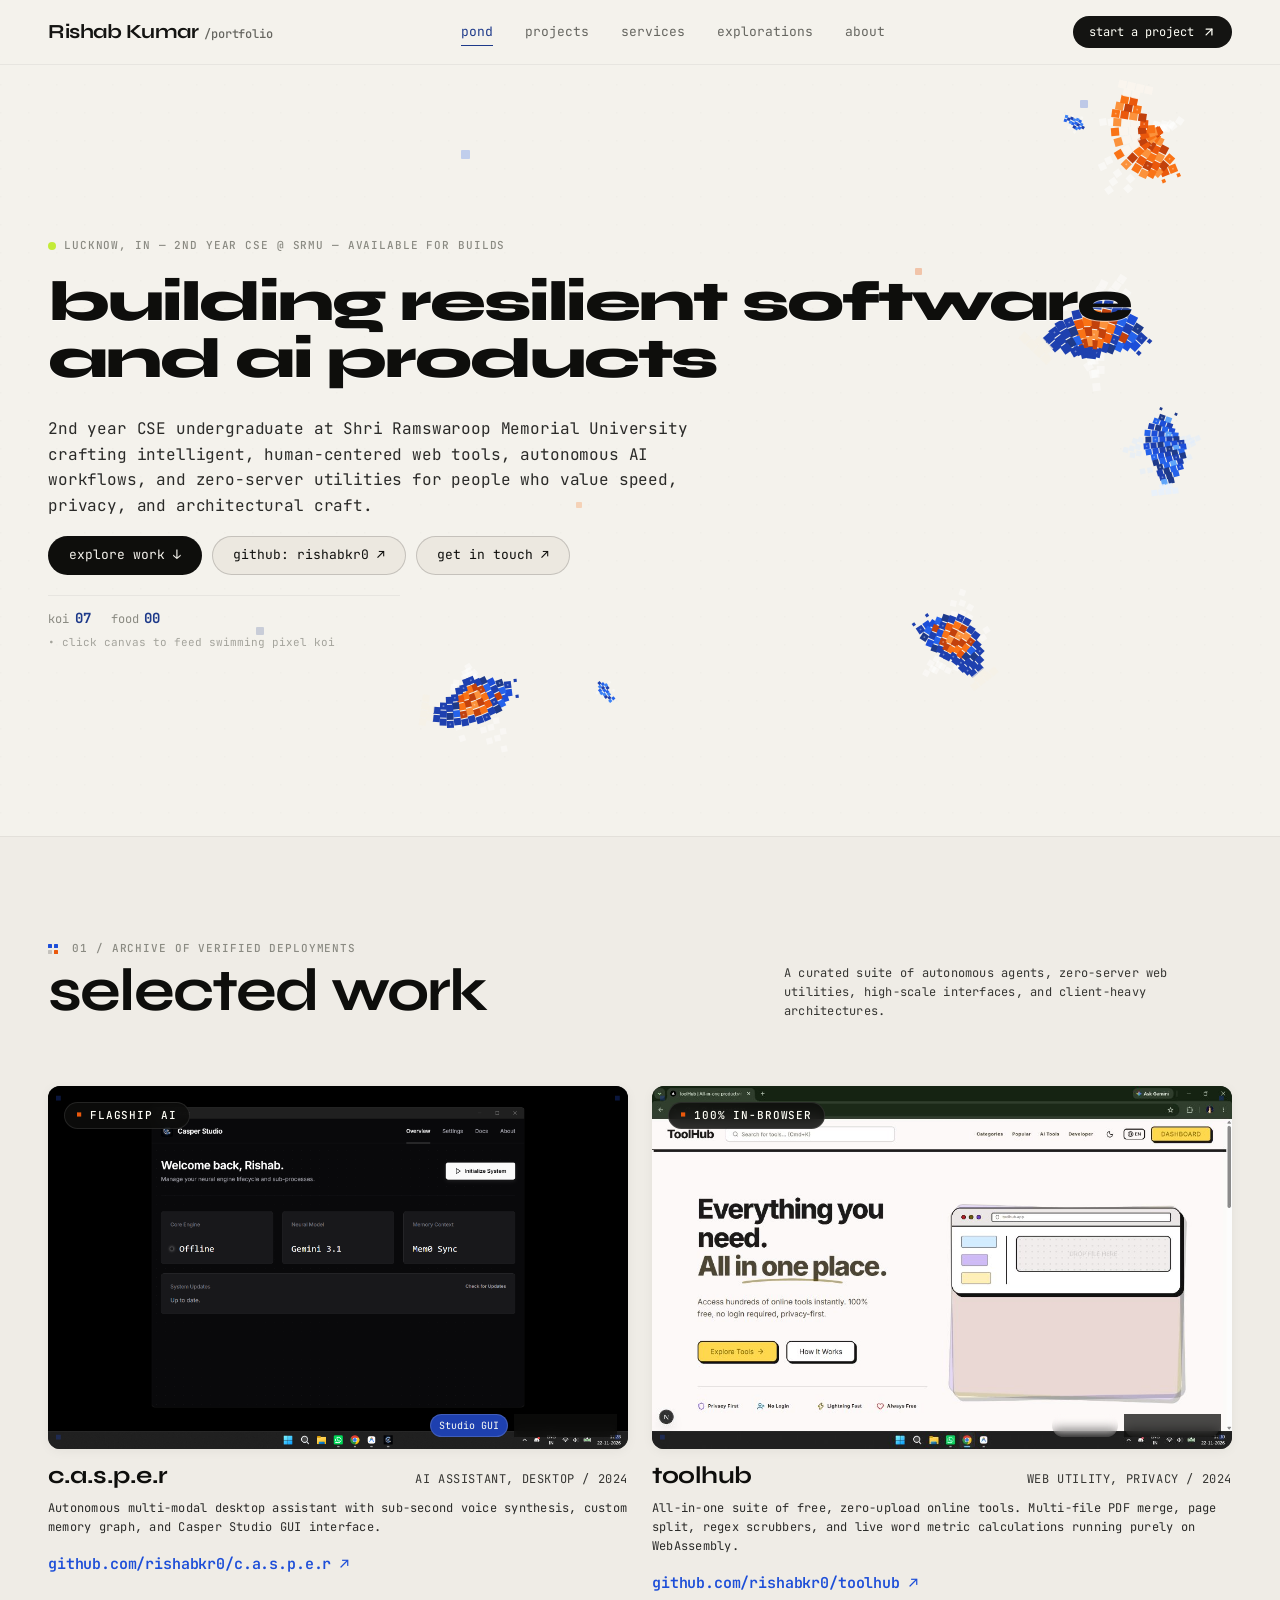
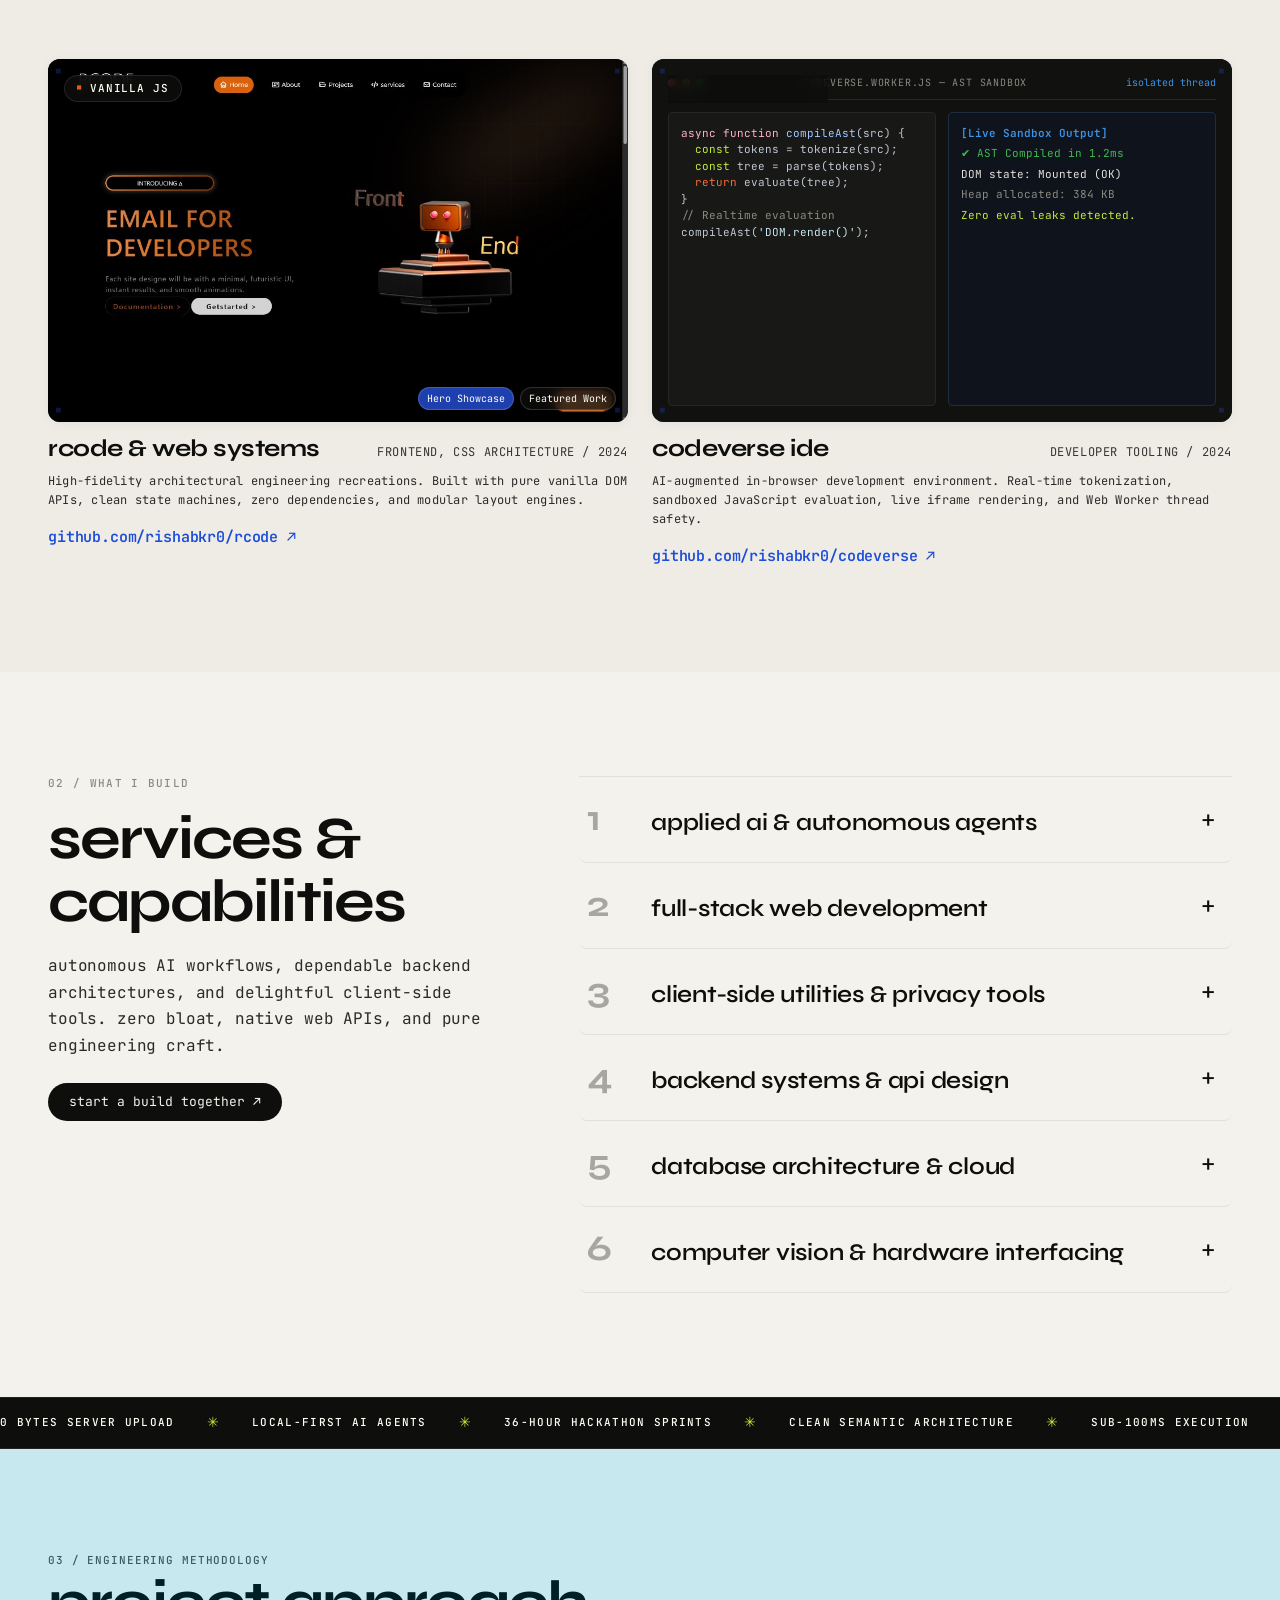
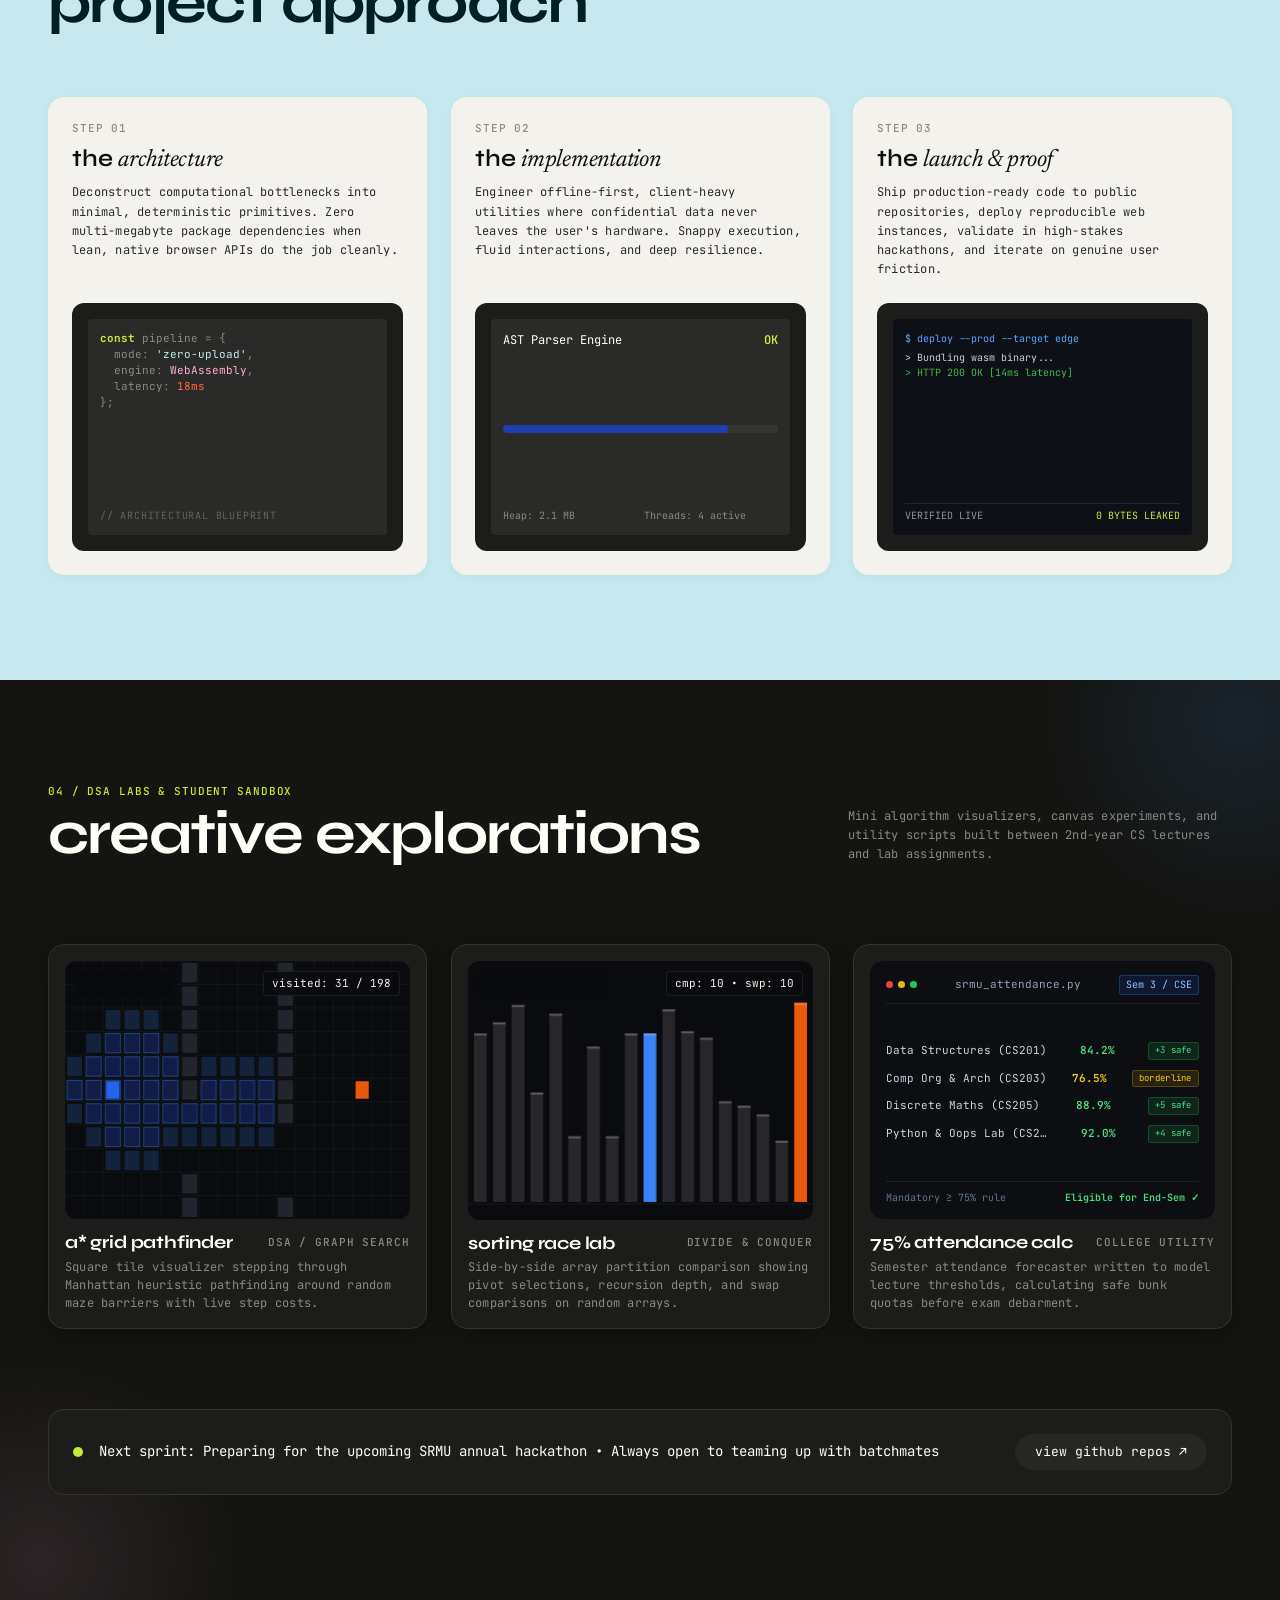
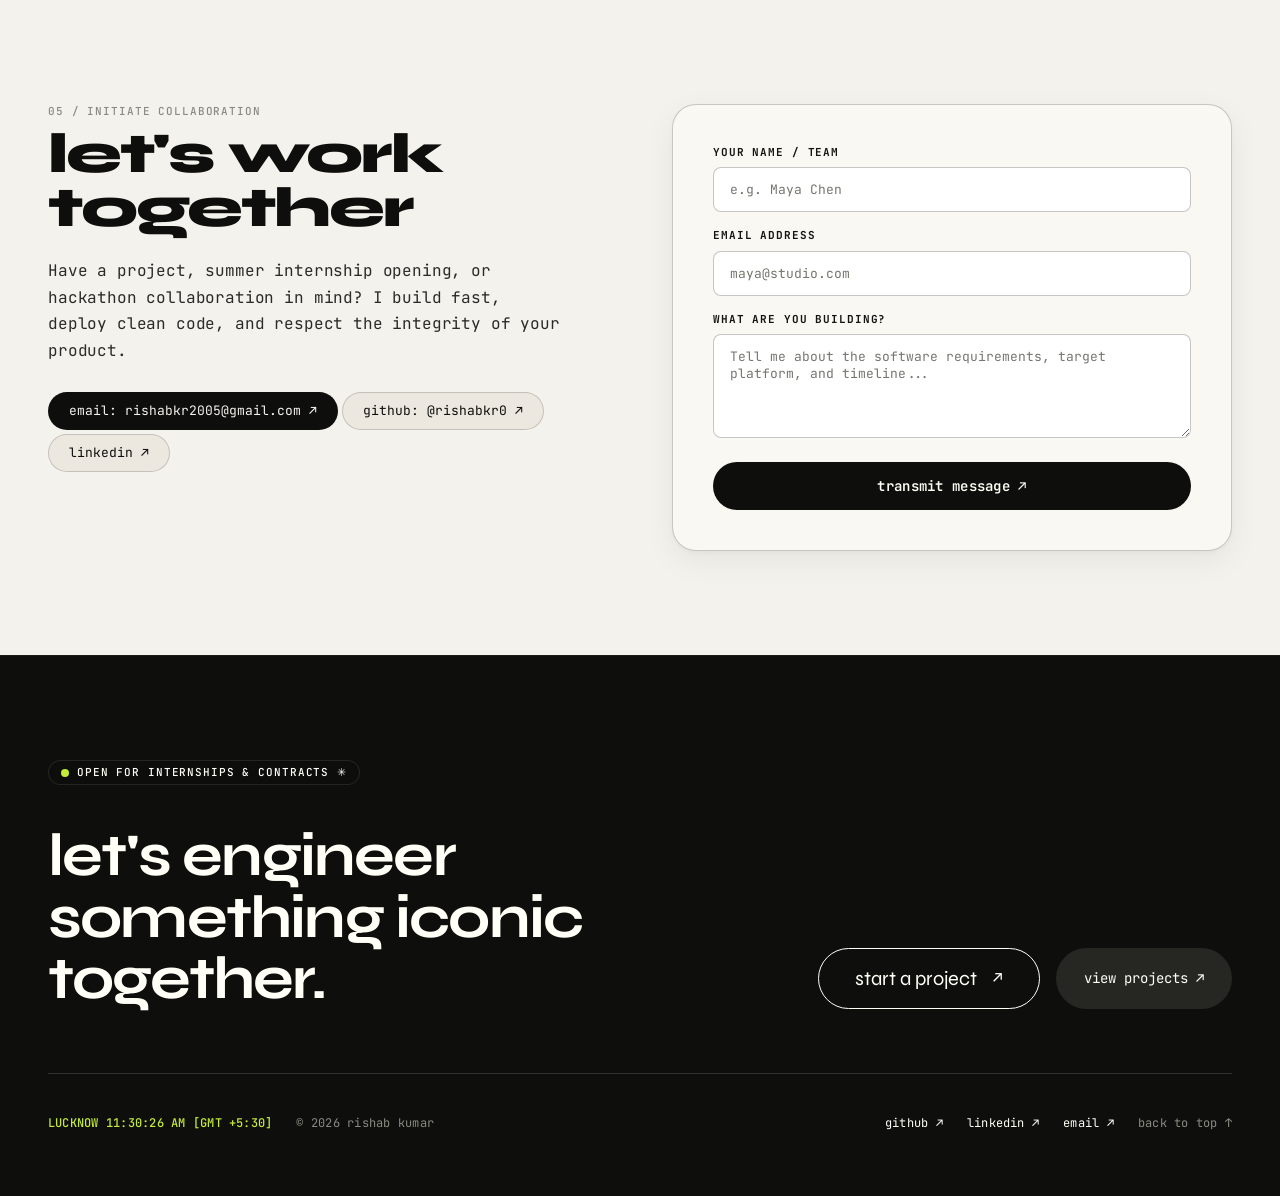
==== commit 7dca6033: "Remove bracketed category pills from hero headline in pond section" ====
--- a/index.html
+++ b/index.html
@@ -96,16 +96,11 @@
           </span>
         </div>
 
-        <!-- Hero Headline with Pill Accents Flowing Directly -->
+        <!-- Hero Headline -->
         <div class="hero-headline-wrap reveal-on-scroll reveal-delay-1">
           <h1 class="display-hero hero-title">
             building resilient software<br>
-            <span class="hero-title-line2">
-              <span>and ai products</span>
-              <span class="pill-badge">( AI &amp; ML )</span>
-              <span class="pill-badge">( FULL-STACK )</span>
-              <span class="pill-badge">( OFFLINE-FIRST )</span>
-            </span>
+            <span class="hero-title-line2">and ai products</span>
           </h1>
         </div>
 
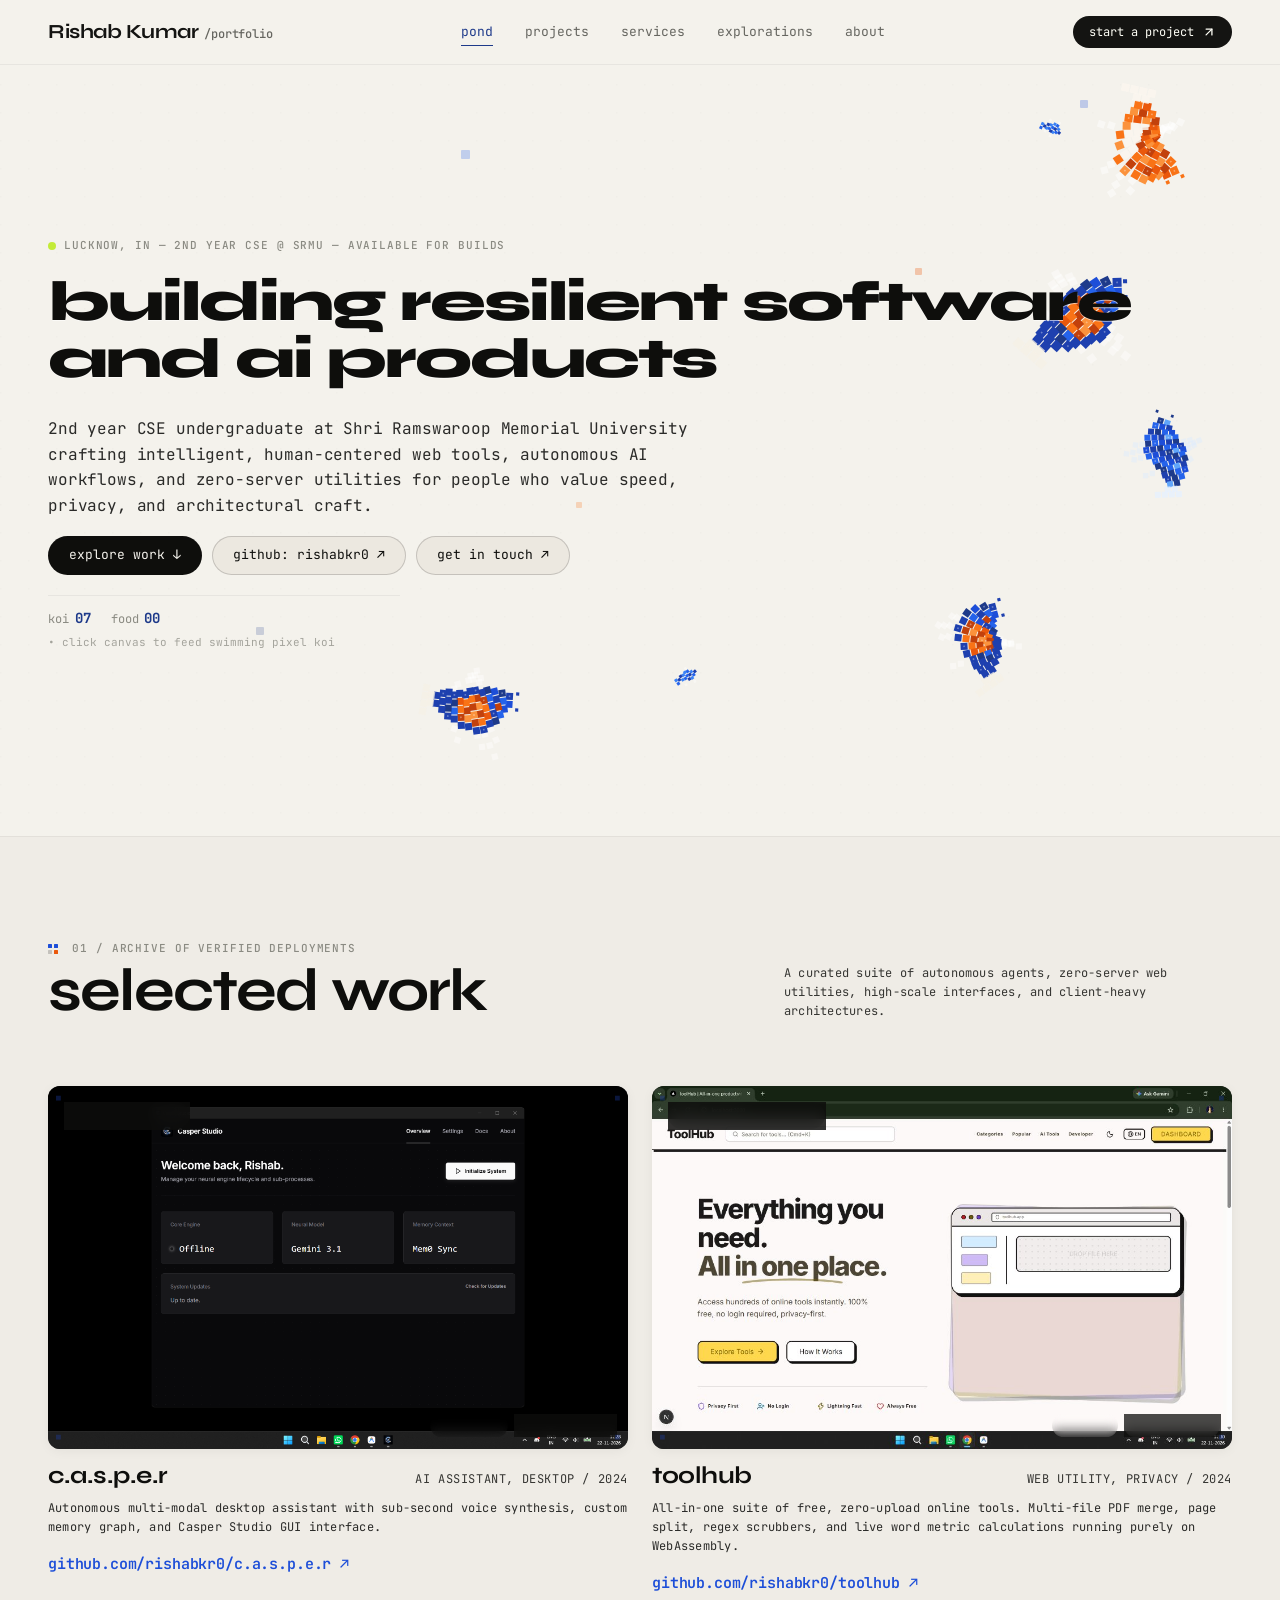
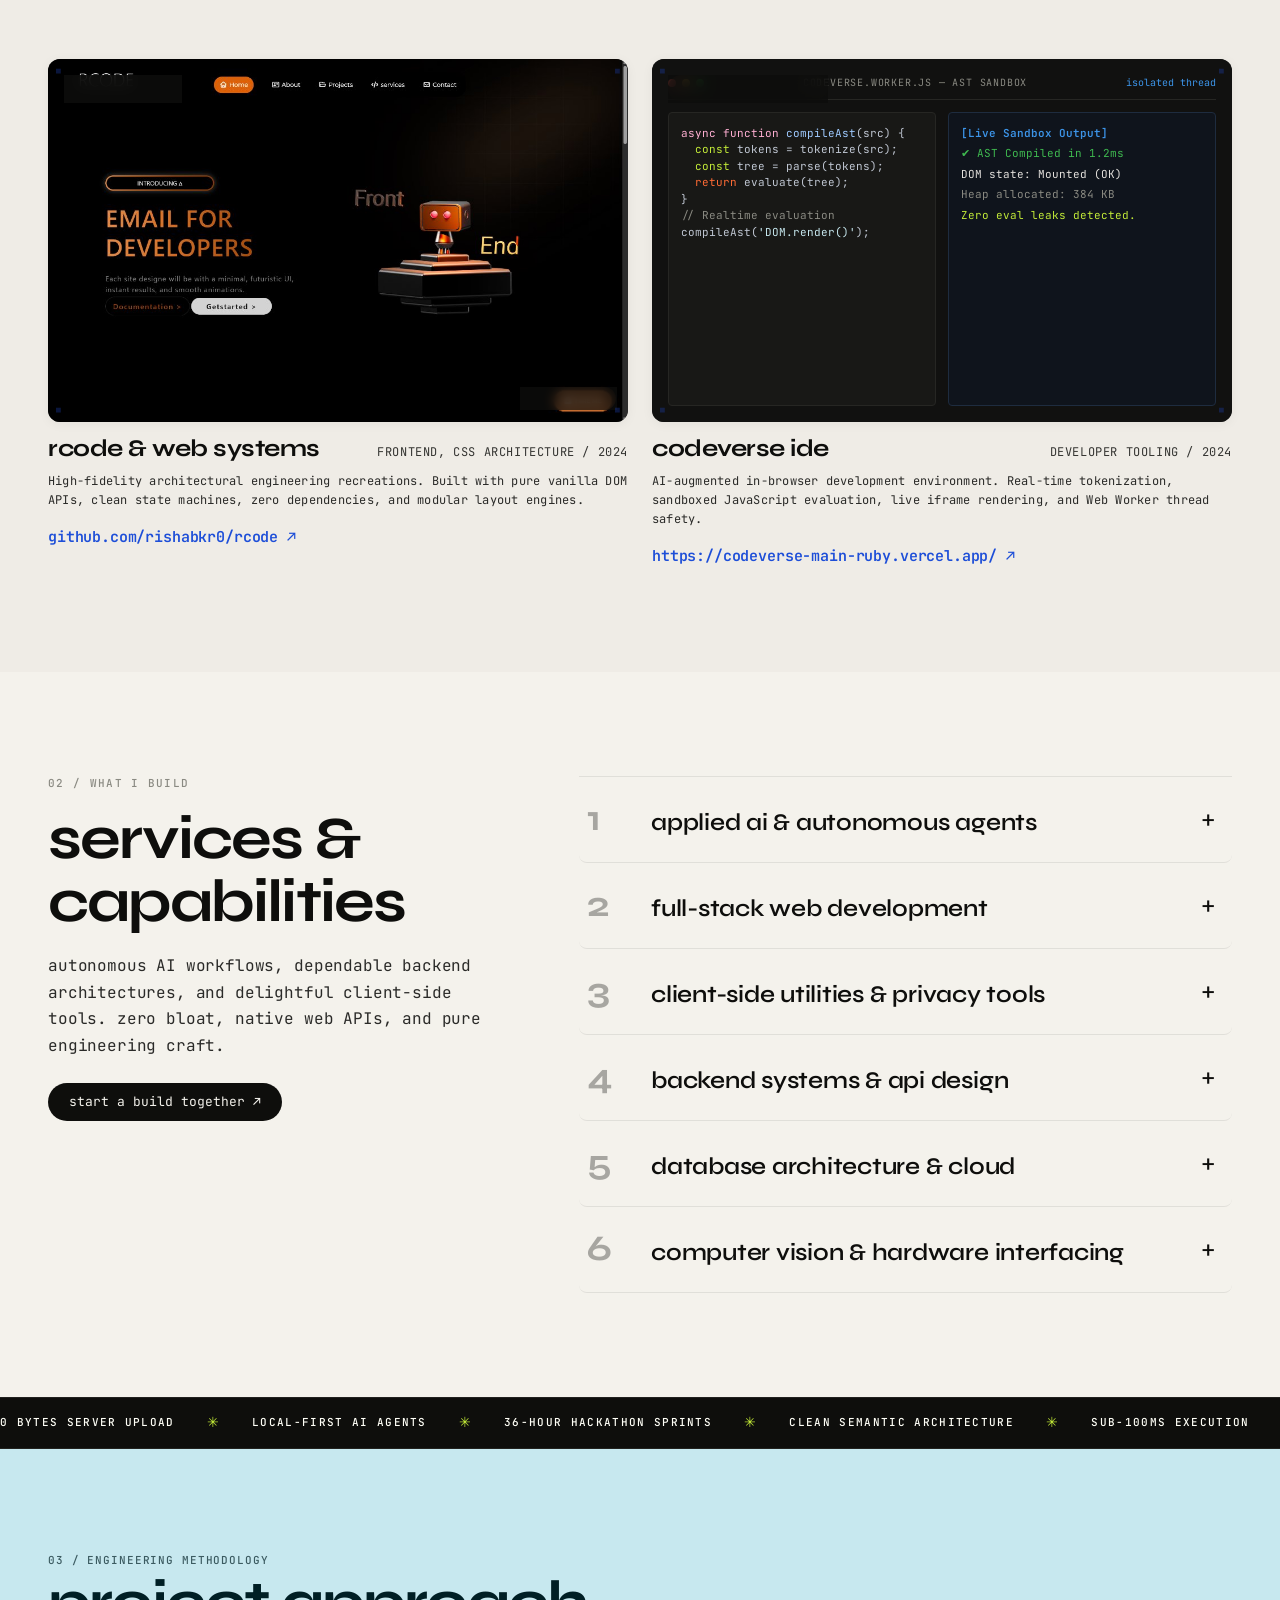
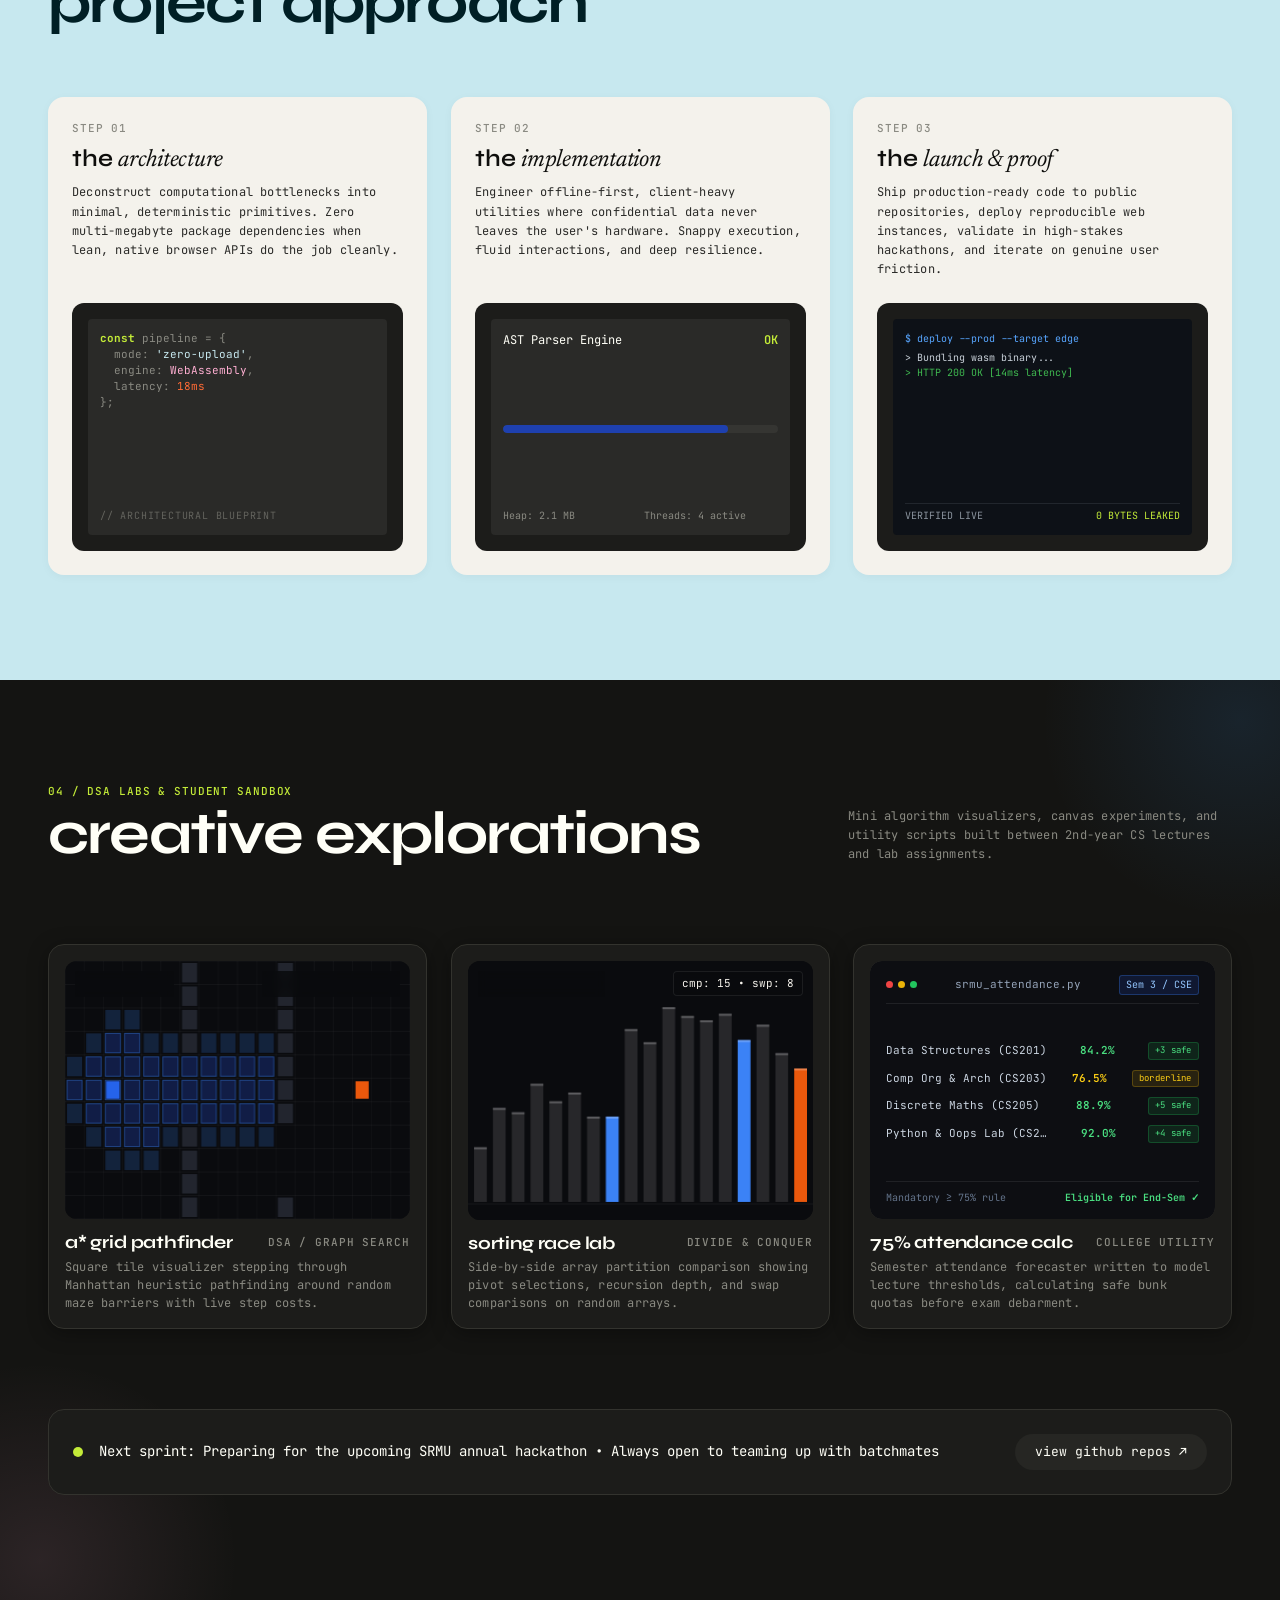
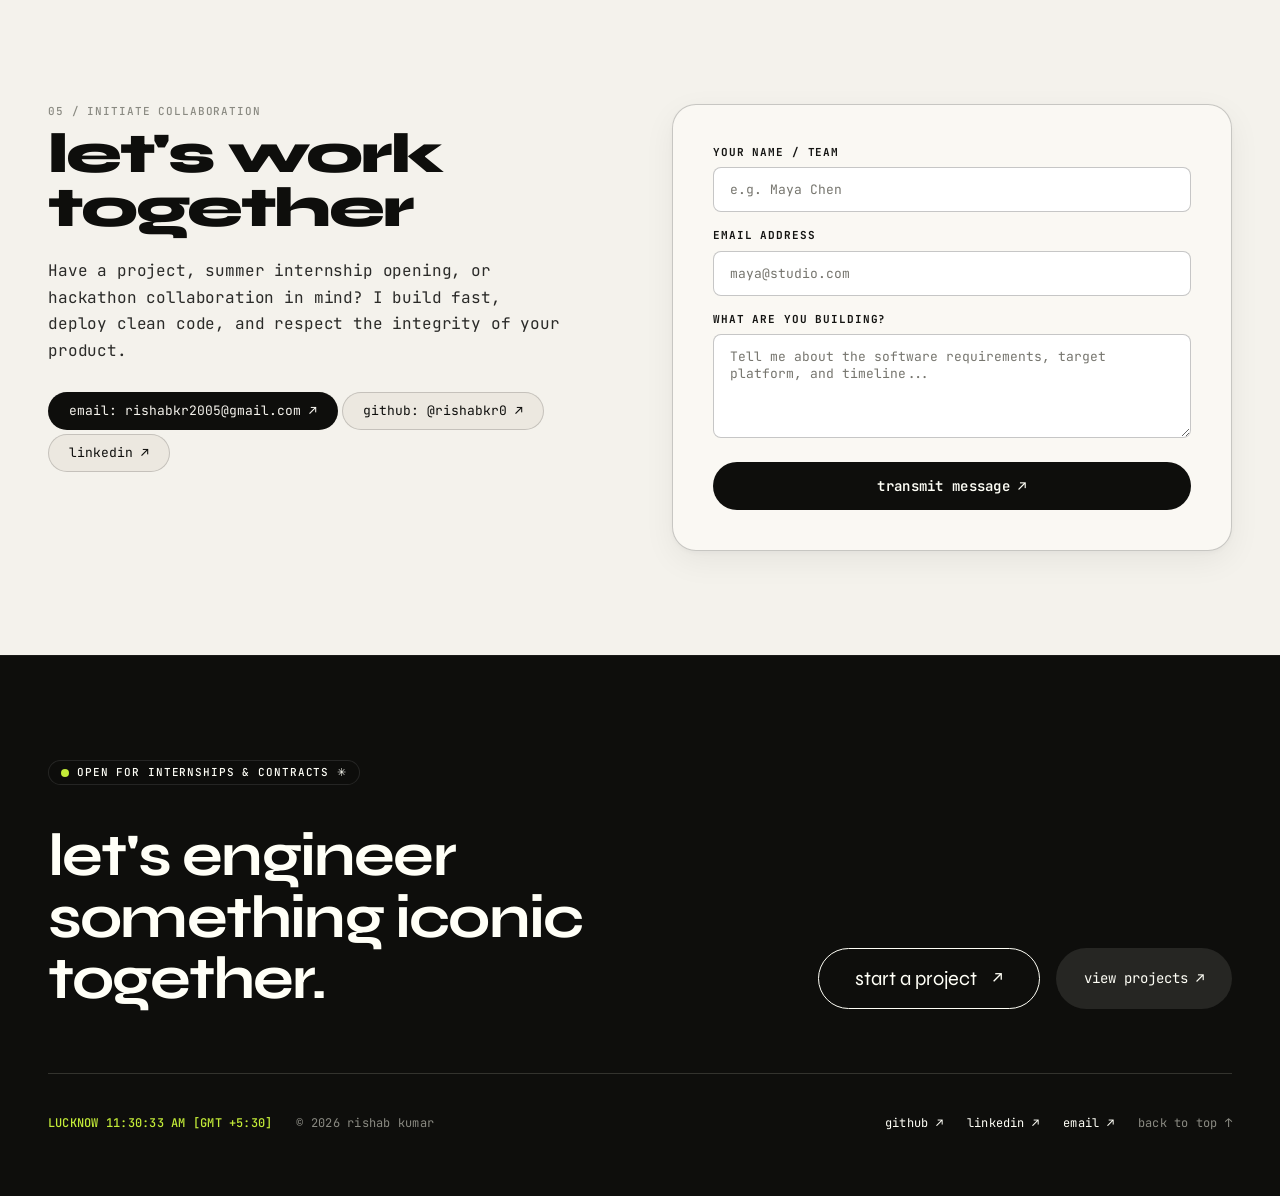
==== commit 11f2ea70: "updated codeverse live link" ====
--- a/index.html
+++ b/index.html
@@ -5,6 +5,24 @@
   <meta name="viewport" content="width=device-width, initial-scale=1.0">
   <title>Rishab Kumar — Resilient Software & AI Products</title>
   <meta name="description" content="Portfolio of Rishab Kumar, 2nd year CSE undergraduate at Shri Ramswaroop Memorial University building resilient software, autonomous AI workflows, and zero-server web utilities.">
+  <meta name="theme-color" content="#F4F2EC">
+
+  <!-- Open Graph / Social Sharing -->
+  <meta property="og:type" content="website">
+  <meta property="og:url" content="https://rishabkr0.github.io/MyPortfolio/">
+  <meta property="og:title" content="Rishab Kumar — Resilient Software & AI Products">
+  <meta property="og:description" content="Portfolio of Rishab Kumar, 2nd year CSE undergraduate at Shri Ramswaroop Memorial University building resilient software, autonomous AI workflows, and zero-server web utilities.">
+  <meta property="og:image" content="https://rishabkr0.github.io/MyPortfolio/assets/images/casper-studio.png">
+
+  <!-- Twitter Meta -->
+  <meta property="twitter:card" content="summary_large_image">
+  <meta property="twitter:url" content="https://rishabkr0.github.io/MyPortfolio/">
+  <meta property="twitter:title" content="Rishab Kumar — Resilient Software & AI Products">
+  <meta property="twitter:description" content="Portfolio of Rishab Kumar, 2nd year CSE undergraduate at Shri Ramswaroop Memorial University building resilient software, autonomous AI workflows, and zero-server web utilities.">
+  <meta property="twitter:image" content="https://rishabkr0.github.io/MyPortfolio/assets/images/casper-studio.png">
+
+  <!-- Pixel Koi Favicon -->
+  <link rel="icon" type="image/svg+xml" href="data:image/svg+xml,<svg xmlns='http://www.w3.org/2000/svg' viewBox='0 0 32 32'><rect width='32' height='32' rx='6' fill='%23141412'/><rect x='8' y='8' width='8' height='8' fill='%231E40AF'/><rect x='16' y='16' width='8' height='8' fill='%23EA580C'/></svg>">
 
   <!-- Google Fonts: Syne, JetBrains Mono, & Newsreader (Zero JS Frameworks) -->
   <link rel="preconnect" href="https://fonts.googleapis.com">
@@ -299,7 +317,7 @@
             </p>
             <div class="project-link-row">
               <a href="https://github.com/Rishabkr0" target="_blank" rel="noopener noreferrer" class="project-link">
-                github.com/rishabkr0/codeverse ↗
+                https://codeverse-main-ruby.vercel.app/ ↗
               </a>
             </div>
           </article>
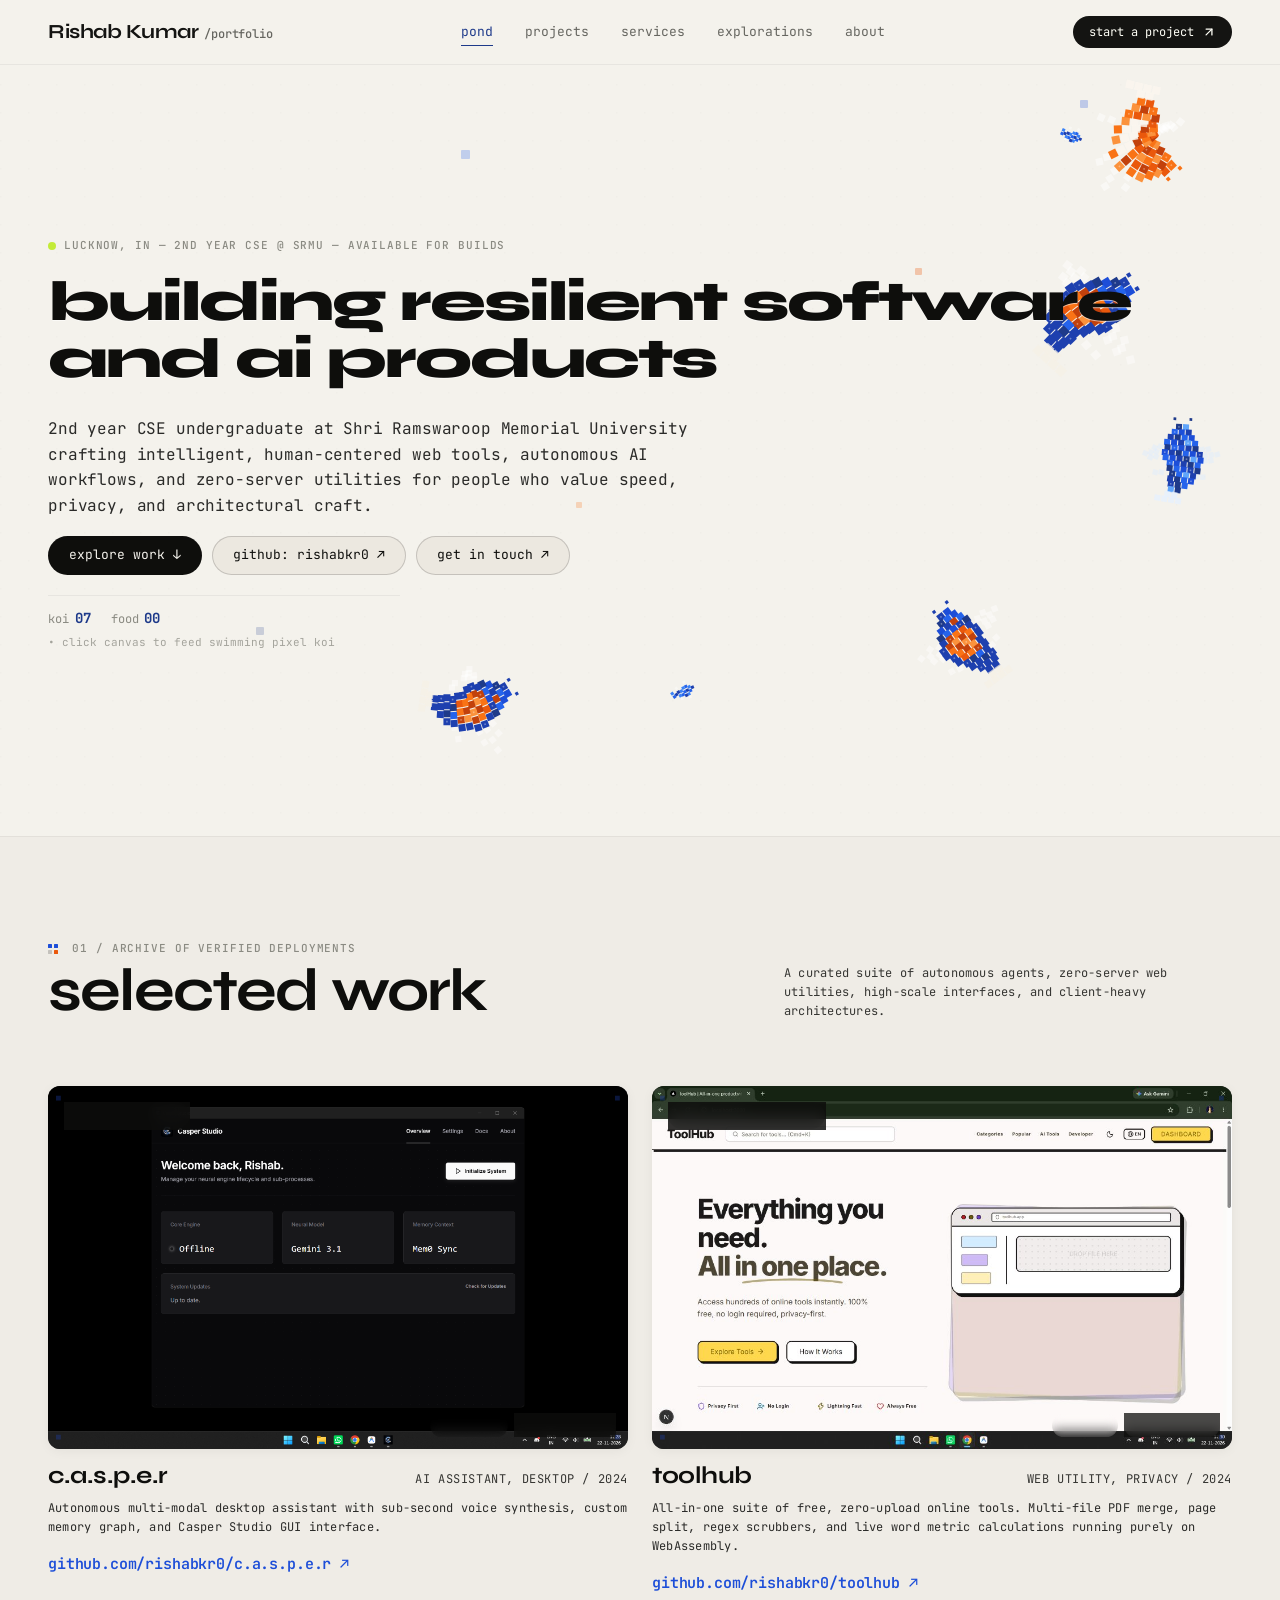
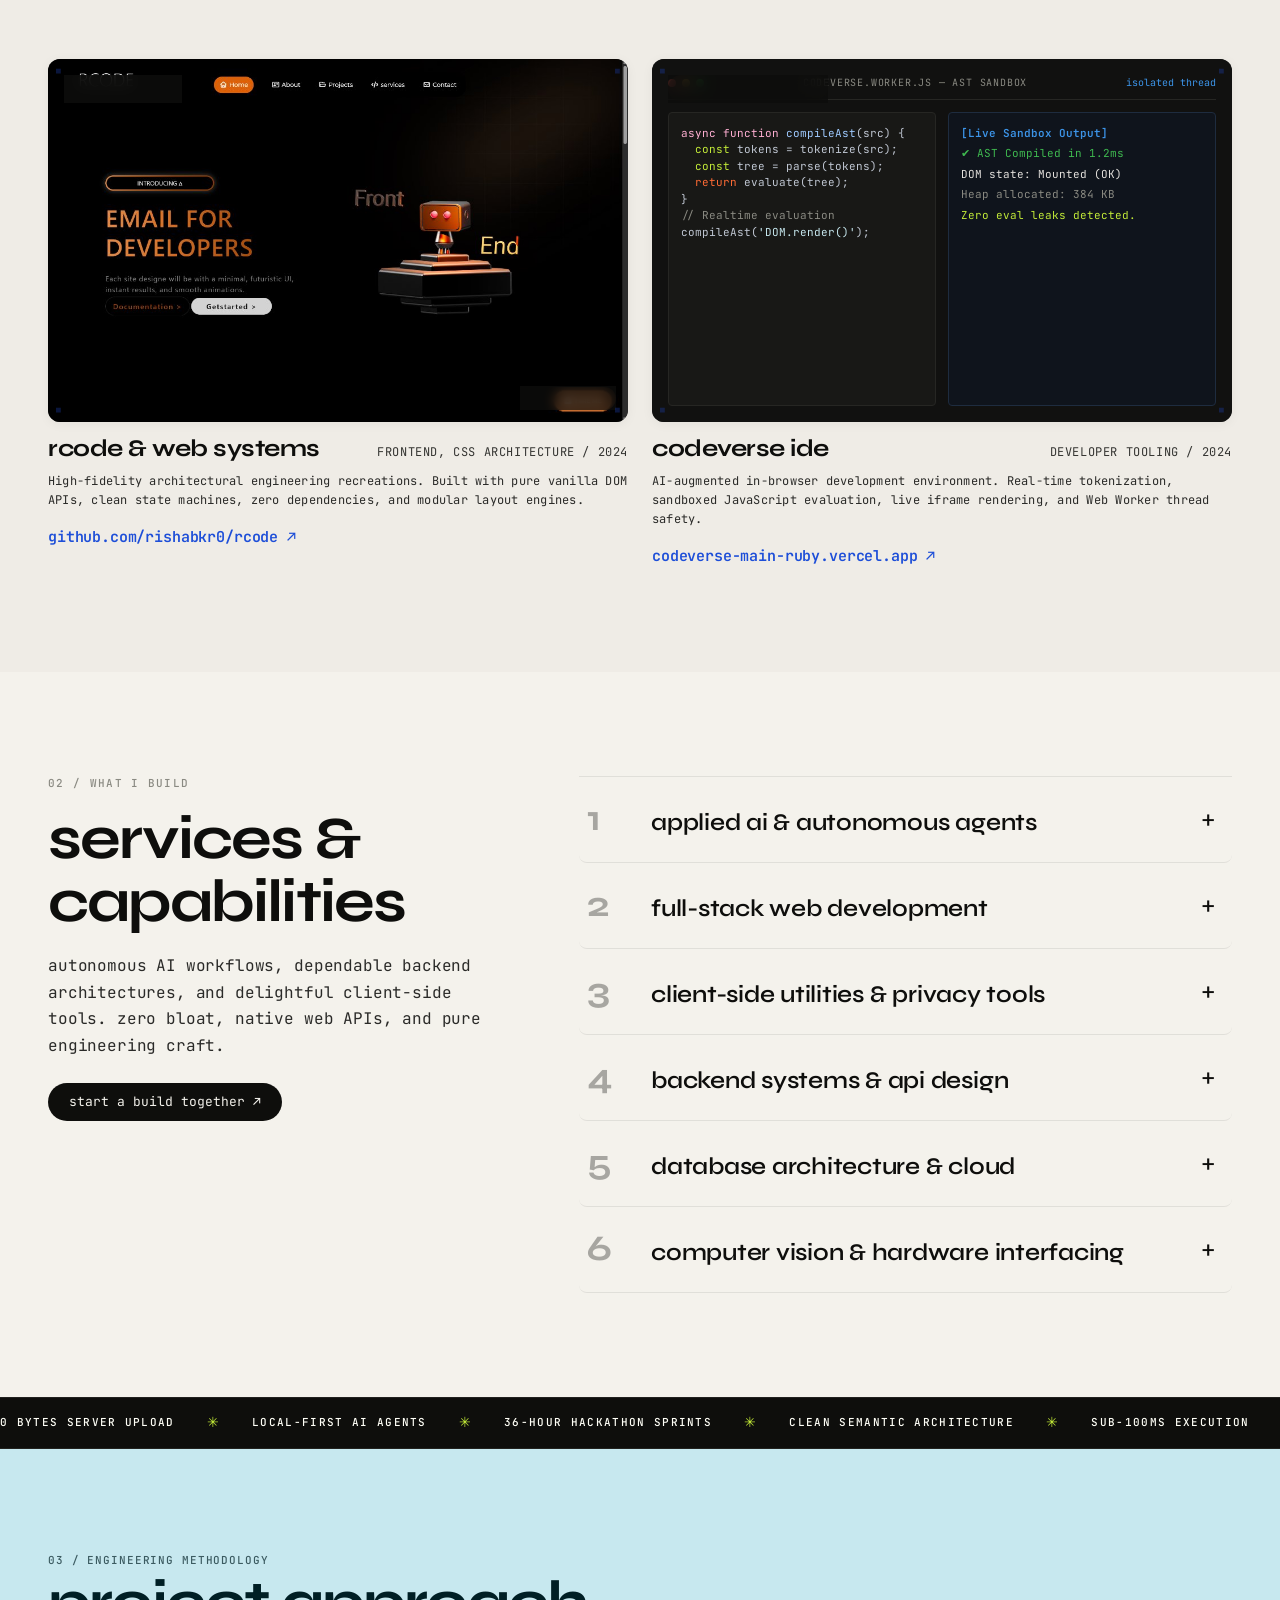
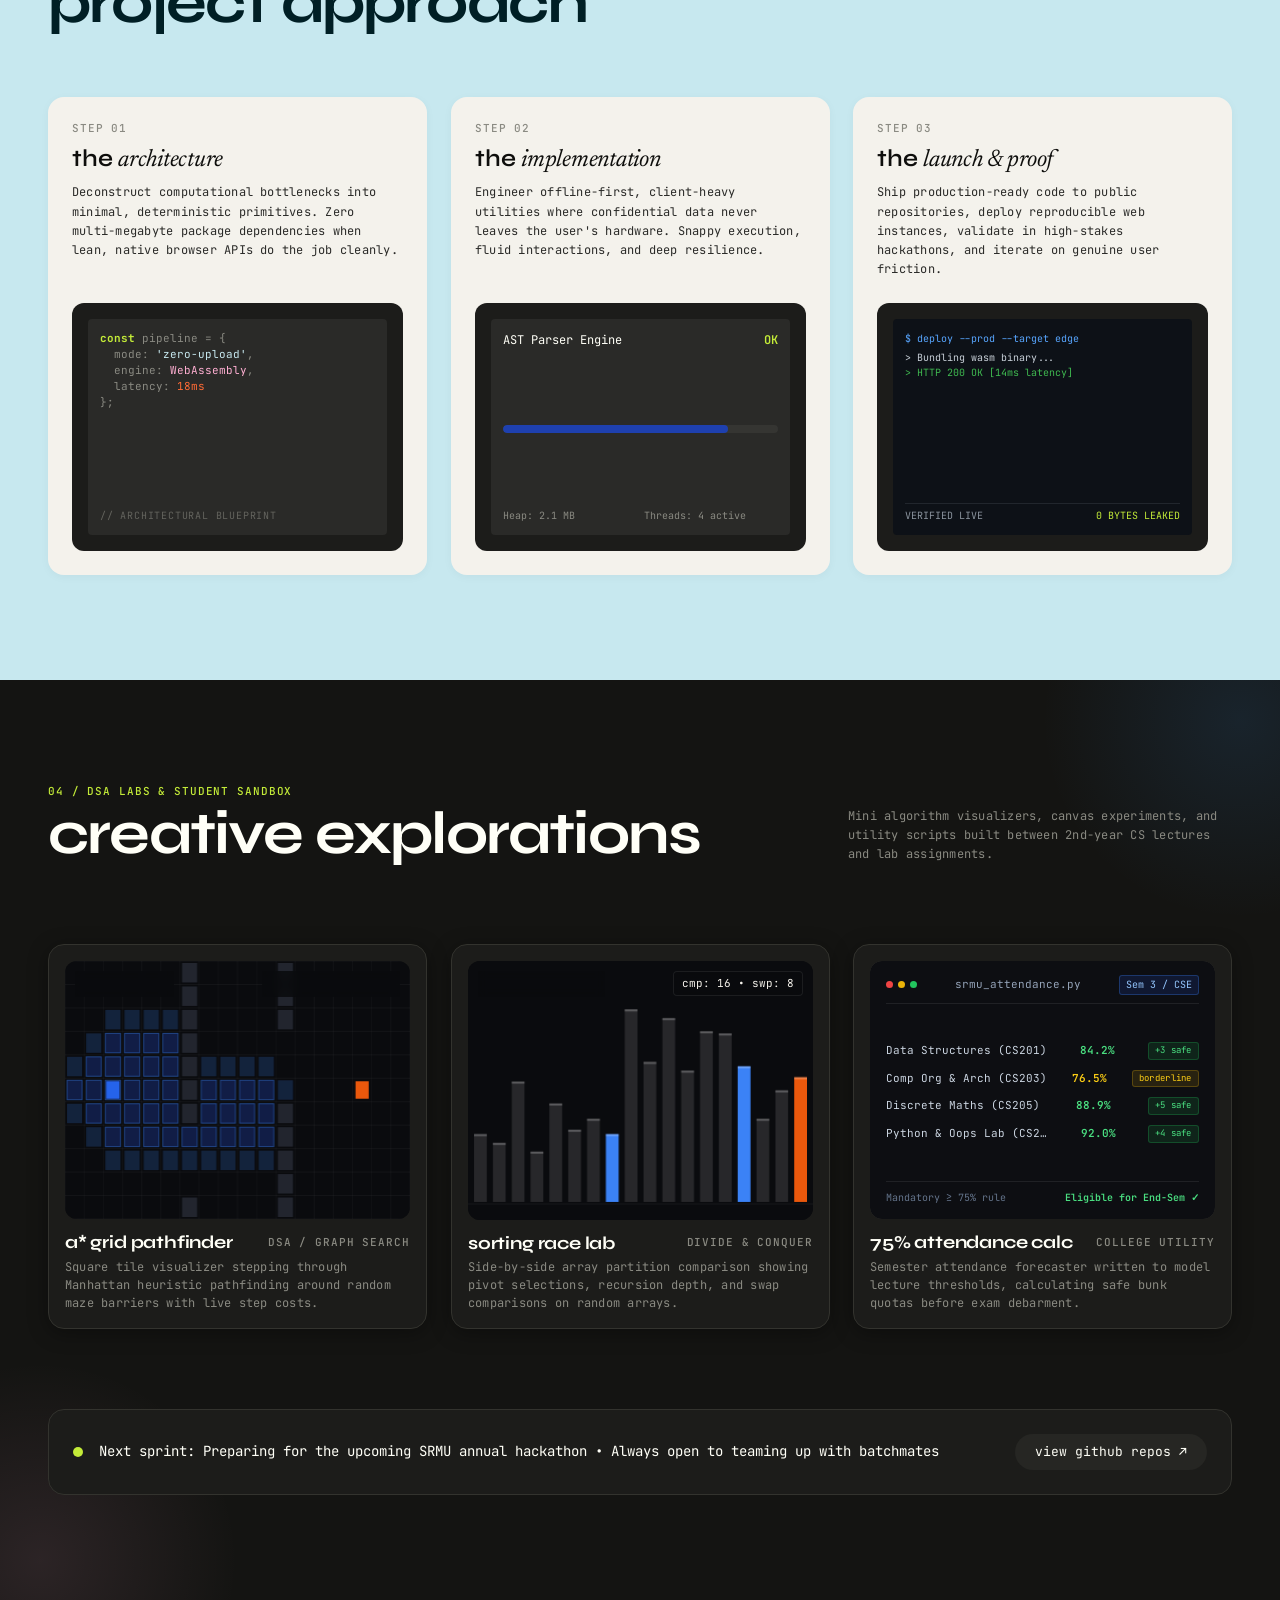
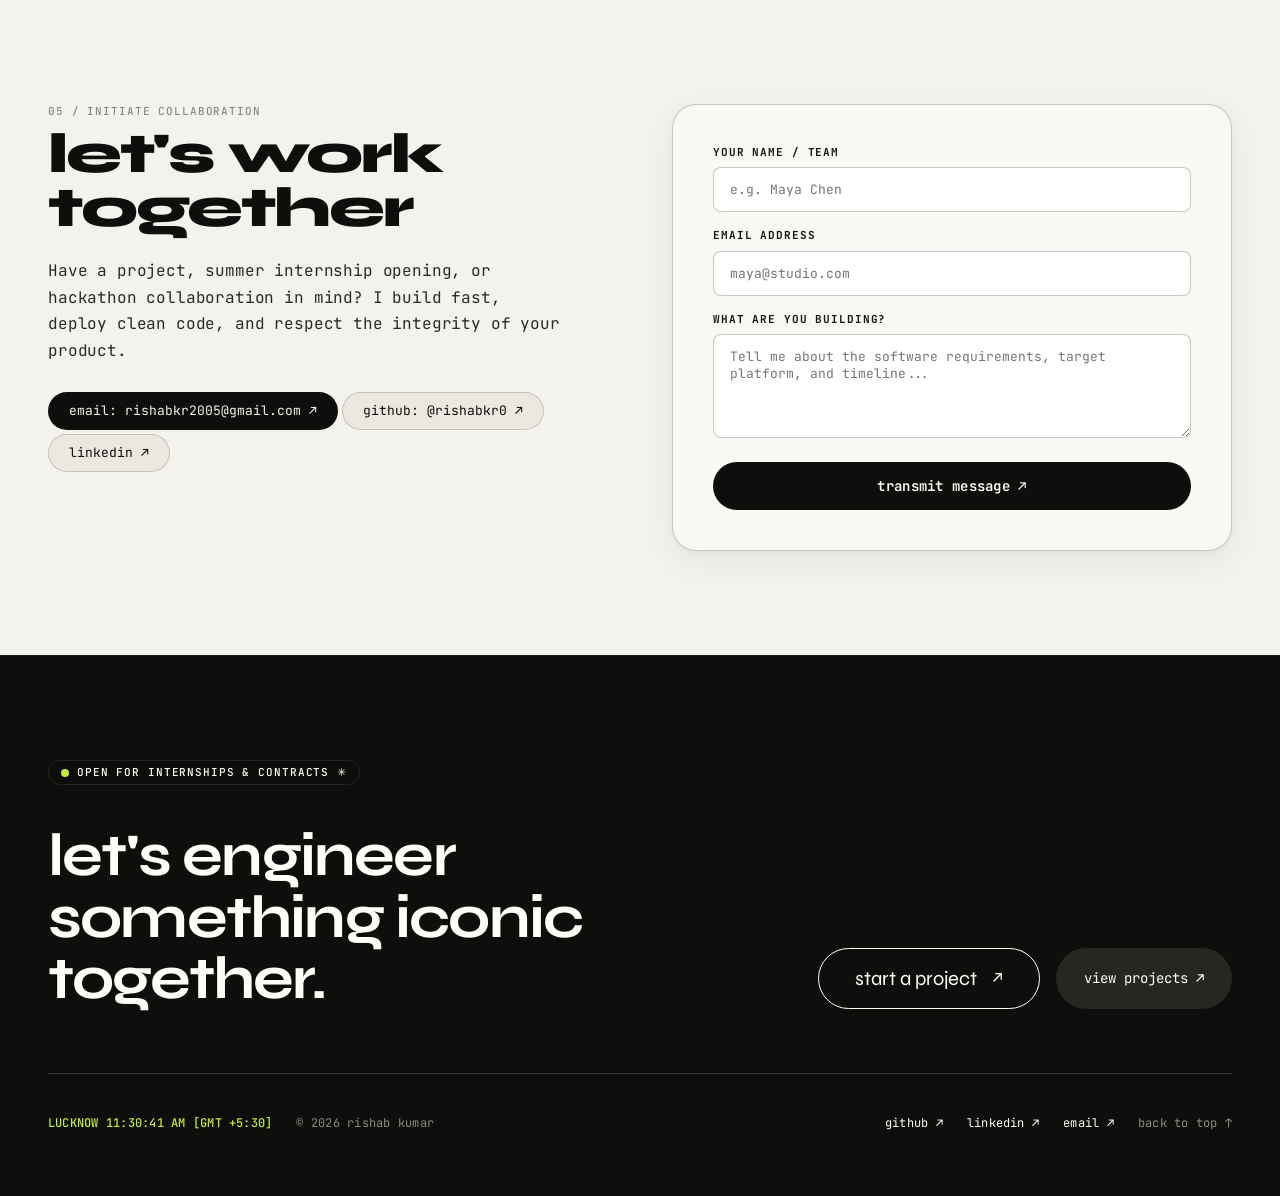
==== commit 9a048f2b: "Fix CodeVerse IDE project href to point directly to live Vercel deployment" ====
--- a/index.html
+++ b/index.html
@@ -316,8 +316,8 @@
               AI-augmented in-browser development environment. Real-time tokenization, sandboxed JavaScript evaluation, live iframe rendering, and Web Worker thread safety.
             </p>
             <div class="project-link-row">
-              <a href="https://github.com/Rishabkr0" target="_blank" rel="noopener noreferrer" class="project-link">
-                https://codeverse-main-ruby.vercel.app/ ↗
+              <a href="https://codeverse-main-ruby.vercel.app/" target="_blank" rel="noopener noreferrer" class="project-link">
+                codeverse-main-ruby.vercel.app ↗
               </a>
             </div>
           </article>
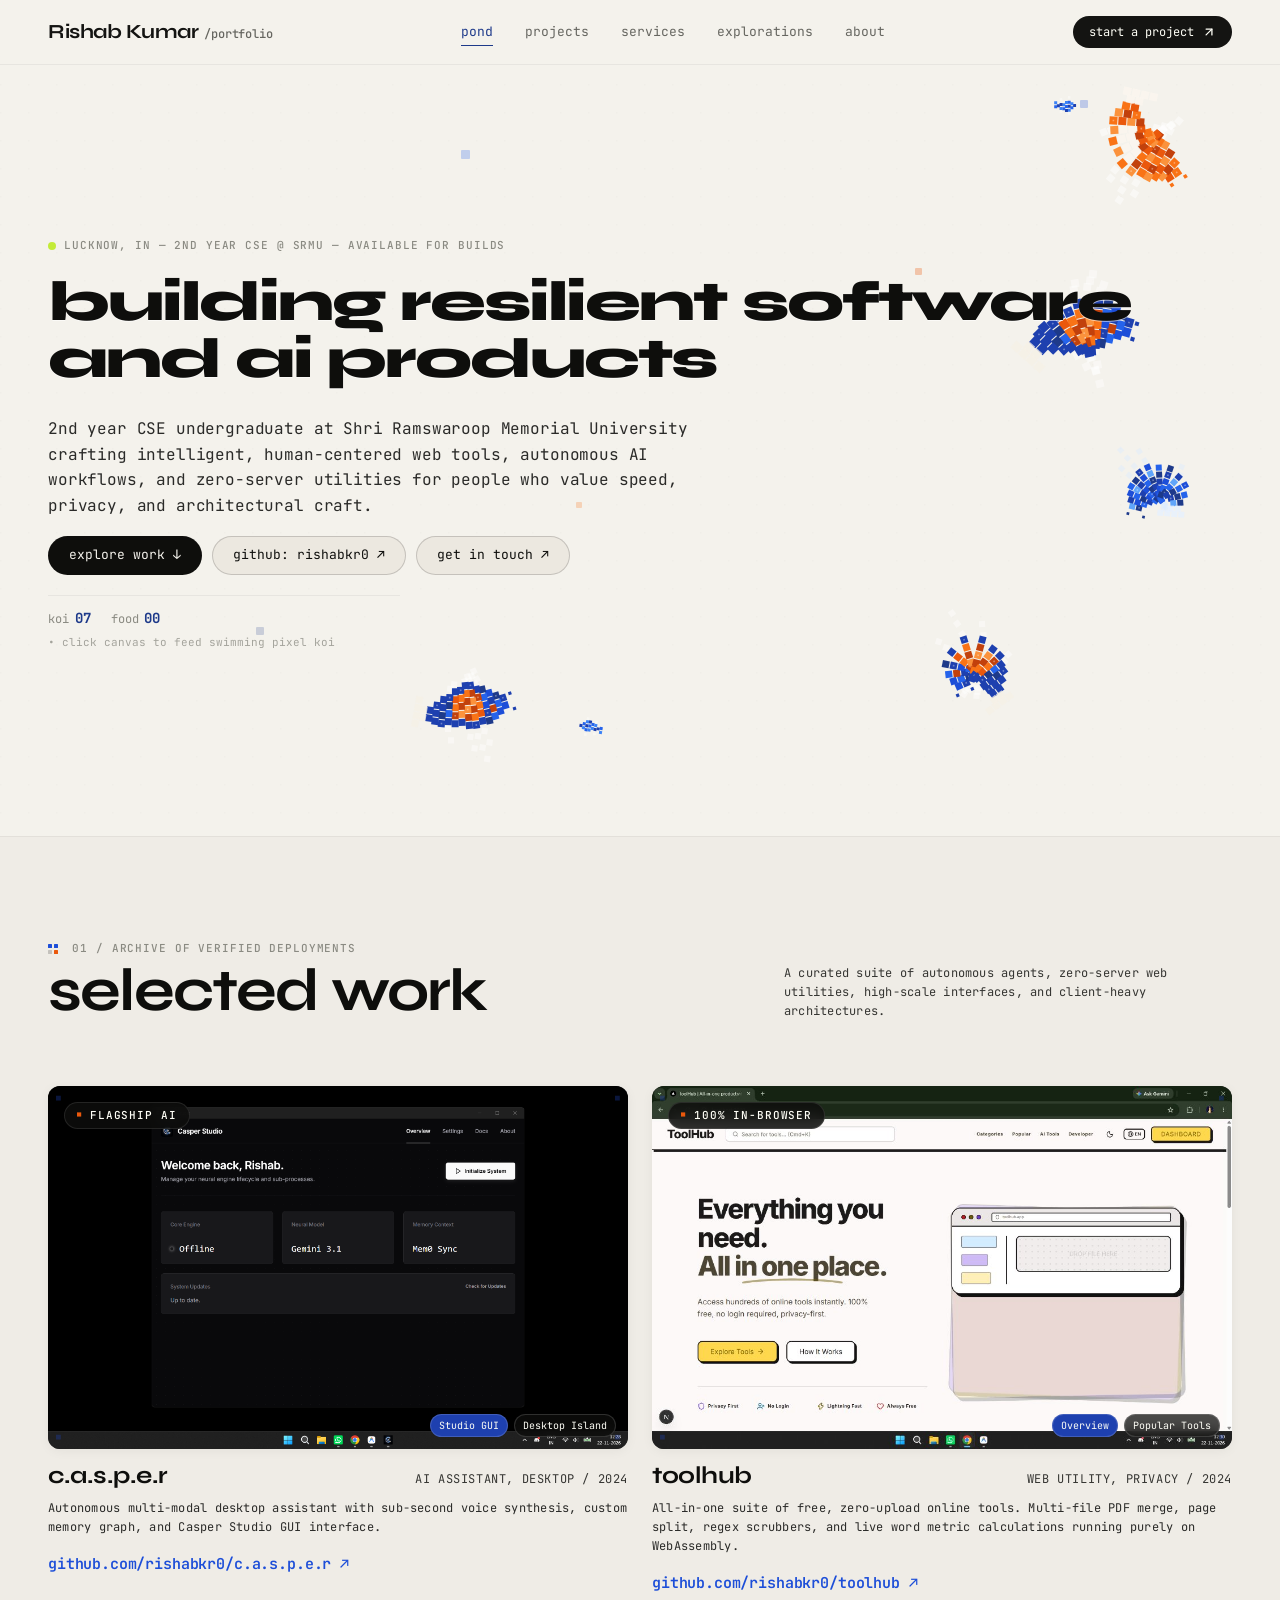
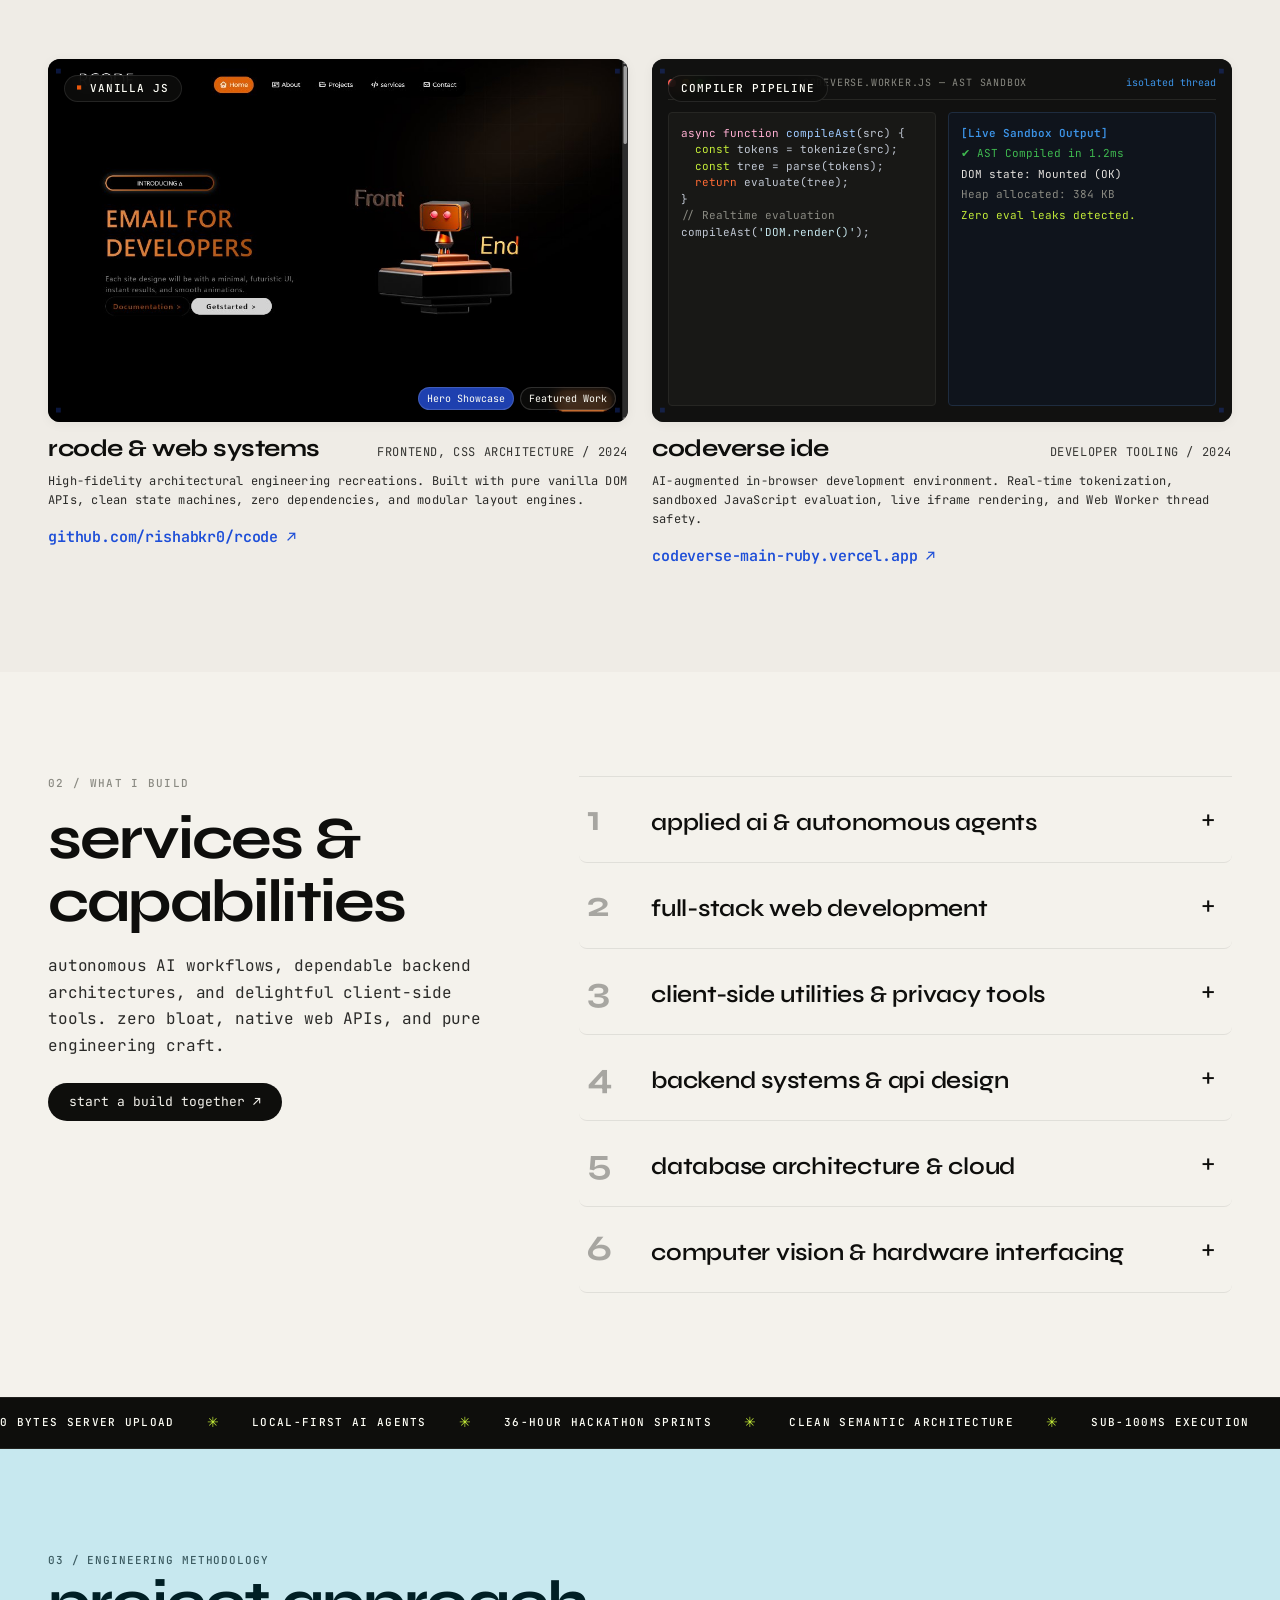
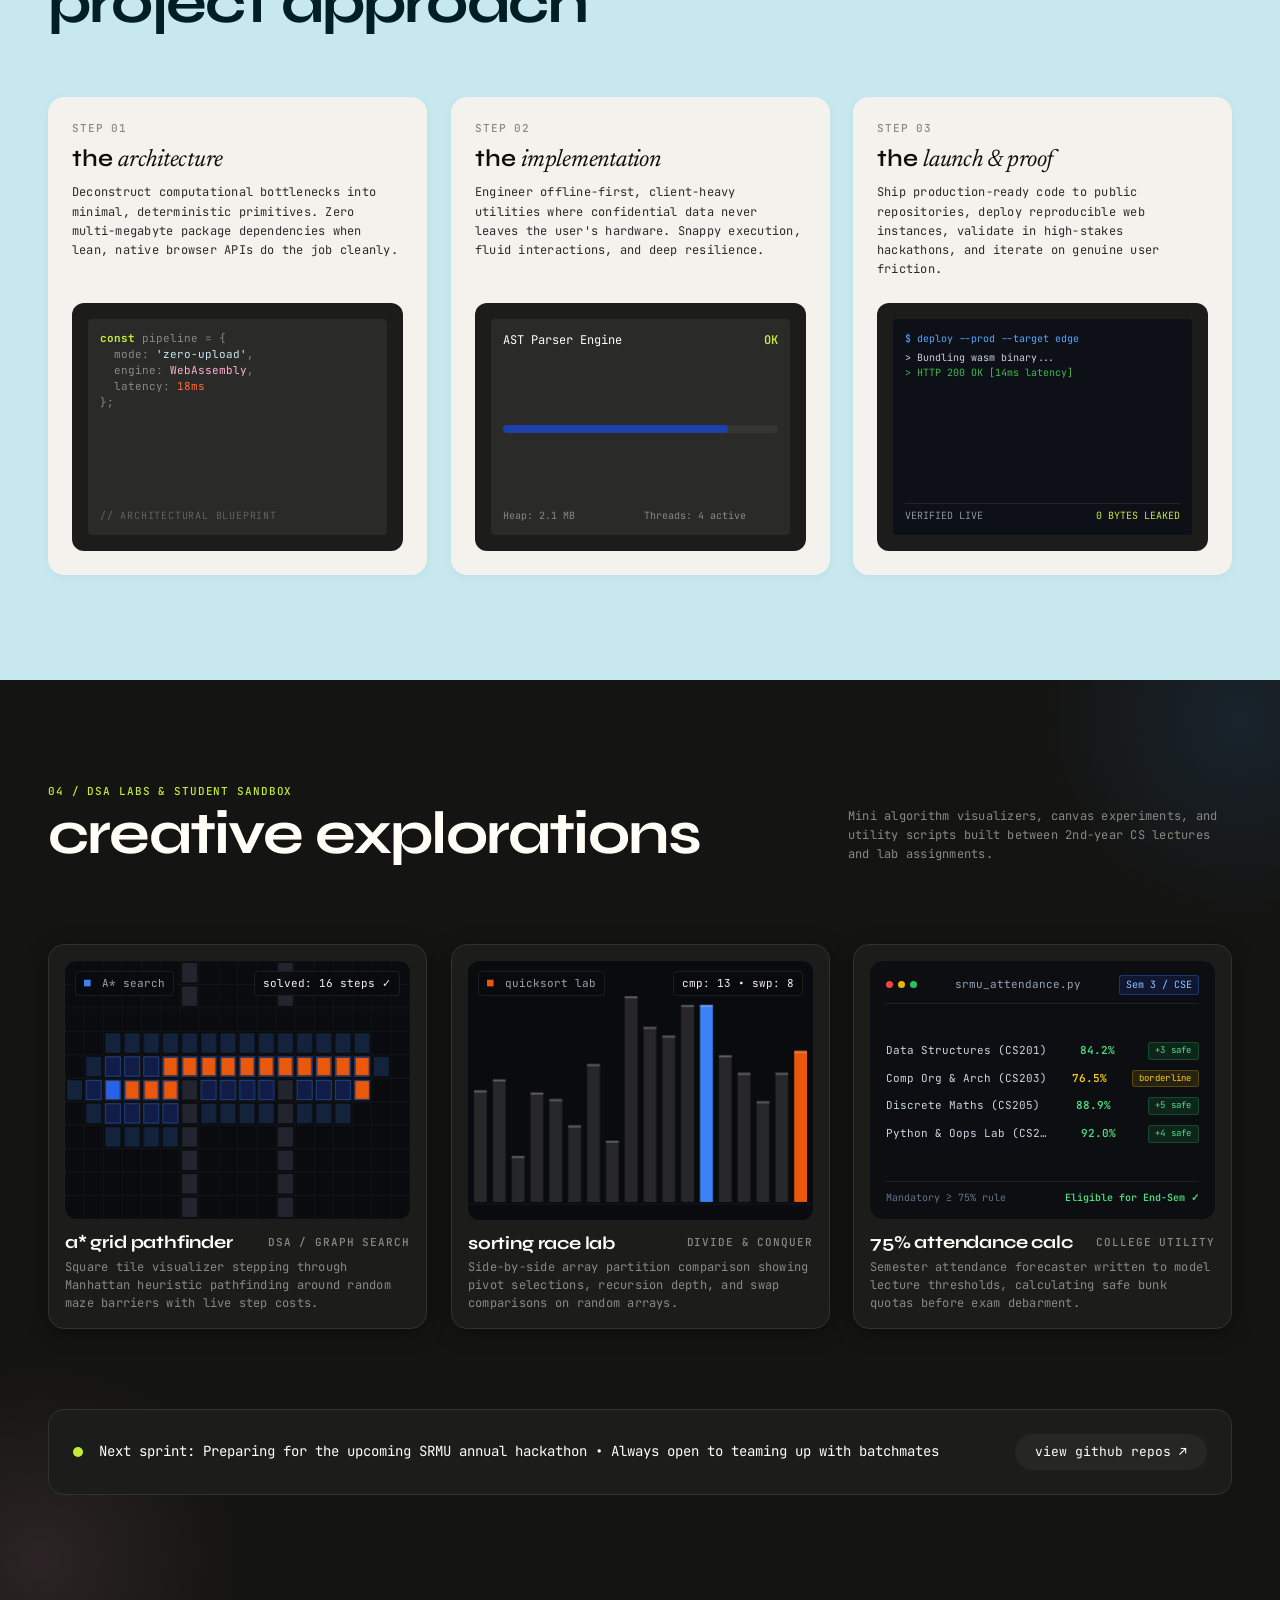
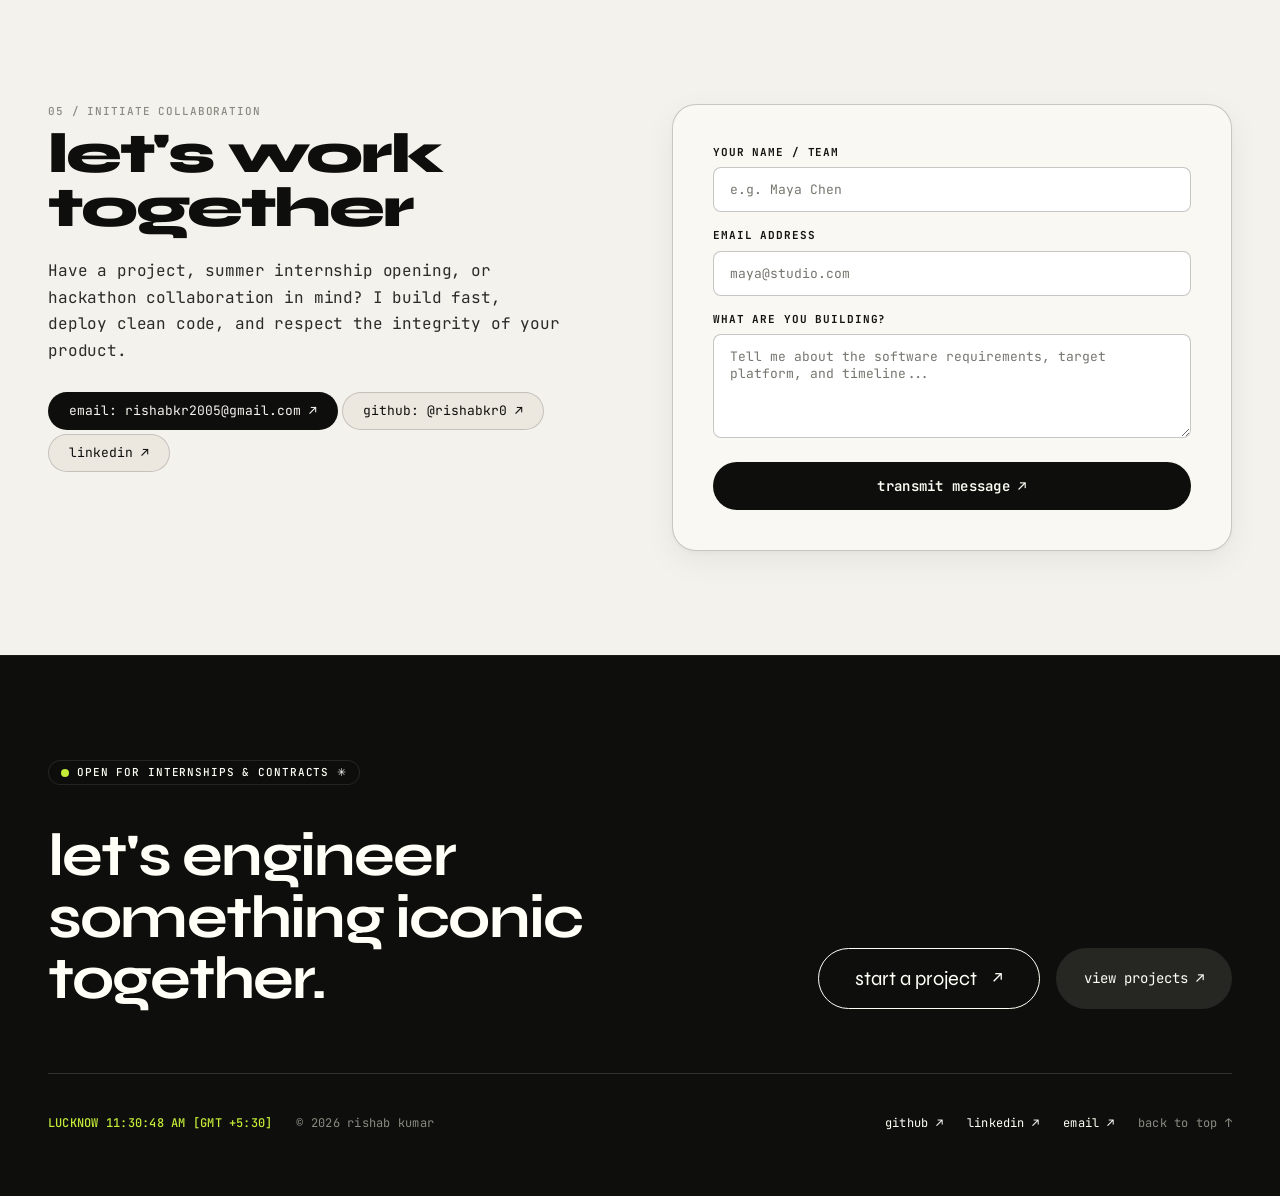
==== commit feedebd8: "Remove unnecessary and decorative comments" ====
--- a/index.html
+++ b/index.html
@@ -7,46 +7,36 @@
   <meta name="description" content="Portfolio of Rishab Kumar, 2nd year CSE undergraduate at Shri Ramswaroop Memorial University building resilient software, autonomous AI workflows, and zero-server web utilities.">
   <meta name="theme-color" content="#F4F2EC">
 
-  <!-- Open Graph / Social Sharing -->
   <meta property="og:type" content="website">
   <meta property="og:url" content="https://rishabkr0.github.io/MyPortfolio/">
   <meta property="og:title" content="Rishab Kumar — Resilient Software & AI Products">
   <meta property="og:description" content="Portfolio of Rishab Kumar, 2nd year CSE undergraduate at Shri Ramswaroop Memorial University building resilient software, autonomous AI workflows, and zero-server web utilities.">
   <meta property="og:image" content="https://rishabkr0.github.io/MyPortfolio/assets/images/casper-studio.png">
 
-  <!-- Twitter Meta -->
   <meta property="twitter:card" content="summary_large_image">
   <meta property="twitter:url" content="https://rishabkr0.github.io/MyPortfolio/">
   <meta property="twitter:title" content="Rishab Kumar — Resilient Software & AI Products">
   <meta property="twitter:description" content="Portfolio of Rishab Kumar, 2nd year CSE undergraduate at Shri Ramswaroop Memorial University building resilient software, autonomous AI workflows, and zero-server web utilities.">
   <meta property="twitter:image" content="https://rishabkr0.github.io/MyPortfolio/assets/images/casper-studio.png">
 
-  <!-- Pixel Koi Favicon -->
   <link rel="icon" type="image/svg+xml" href="data:image/svg+xml,<svg xmlns='http://www.w3.org/2000/svg' viewBox='0 0 32 32'><rect width='32' height='32' rx='6' fill='%23141412'/><rect x='8' y='8' width='8' height='8' fill='%231E40AF'/><rect x='16' y='16' width='8' height='8' fill='%23EA580C'/></svg>">
 
-  <!-- Google Fonts: Syne, JetBrains Mono, & Newsreader (Zero JS Frameworks) -->
   <link rel="preconnect" href="https://fonts.googleapis.com">
   <link rel="preconnect" href="https://fonts.gstatic.com" crossorigin>
   <link href="https://fonts.googleapis.com/css2?family=JetBrains+Mono:wght@400;500;600;700&family=Newsreader:ital,opsz,wght@1,6..72,400;1,6..72,600&family=Syne:wght@600;700;800&display=swap" rel="stylesheet">
 
-  <!-- Pure Custom Stylesheet -->
   <link rel="stylesheet" href="style.css">
 </head>
 <body>
 
-  <!-- ==========================================
-       SITE HEADER / SMART STICKY NAVIGATION
-       ========================================== -->
   <header class="site-header">
     <div class="section-wrapper">
       <div class="container header-inner">
-        <!-- Brand Identifier -->
         <a href="#" class="brand-link">
           <span class="brand-name">Rishab Kumar</span>
           <span class="brand-tag">/portfolio</span>
         </a>
 
-        <!-- Desktop Navigation -->
         <nav class="site-nav" aria-label="Main Navigation">
           <a href="#pond" class="nav-link active">pond</a>
           <a href="#work" class="nav-link">projects</a>
@@ -55,7 +45,6 @@
           <a href="#contact" class="nav-link">about</a>
         </nav>
 
-        <!-- Right Header Action (HelloAkriti Dual Arrow Slide) -->
         <div class="header-actions">
           <a href="#contact" class="btn-header-cta">
             <span>start a project</span>
@@ -70,7 +59,6 @@
               </svg>
             </span>
           </a>
-          <!-- Mobile Hamburger Menu Button -->
           <button class="mobile-menu-btn" id="mobileMenuBtn" aria-label="Toggle navigation menu" aria-expanded="false">
             <span></span>
             <span></span>
@@ -80,7 +68,6 @@
       </div>
     </div>
 
-    <!-- Collapsible Mobile Drawer -->
     <div class="mobile-nav-drawer" id="mobileNavDrawer">
       <a href="#pond" class="nav-link">pond</a>
       <a href="#work" class="nav-link">projects</a>
@@ -91,14 +78,9 @@
   </header>
 
   <main>
-    <!-- ==========================================
-         SECTION 1: HERO (With Pixel-Square Koi Swimming Behind Text)
-         ========================================== -->
     <section class="hero-section section-wrapper" id="pond">
-      <!-- Interactive HTML5 Pixel Koi Canvas (Floating Behind Original Text) -->
       <canvas id="koiPondCanvas" class="koi-pond-canvas" aria-label="Interactive pixel koi pond canvas simulation"></canvas>
 
-      <!-- Ambient Drifting Mosaic Square Tiles -->
       <span class="pixel-tile-drifter drifter-1"></span>
       <span class="pixel-tile-drifter drifter-2"></span>
       <span class="pixel-tile-drifter drifter-3"></span>
@@ -106,7 +88,6 @@
       <span class="pixel-tile-drifter drifter-5"></span>
 
       <div class="container hero-content">
-        <!-- Monospace Overline Status -->
         <div class="status-badge-row reveal-on-scroll">
           <span class="beacon-dot beacon-dot-pulse"></span>
           <span class="caption-caps" style="color: var(--text-muted); letter-spacing: 0.08em;">
@@ -114,7 +95,6 @@
           </span>
         </div>
 
-        <!-- Hero Headline -->
         <div class="hero-headline-wrap reveal-on-scroll reveal-delay-1">
           <h1 class="display-hero hero-title">
             building resilient software<br>
@@ -122,7 +102,6 @@
           </h1>
         </div>
 
-        <!-- Subtitle & Quick Actions Matrix -->
         <div class="hero-grid-sub reveal-on-scroll reveal-delay-2">
           <div>
             <p class="body-lg hero-bio">
@@ -142,7 +121,6 @@
           </div>
         </div>
 
-        <!-- Interactive Koi Pond Micro-HUD at Bottom -->
         <div class="pond-hud reveal-on-scroll">
           <div class="hud-counters">
             <span class="hud-item"><span class="hud-label">koi</span> <strong id="koiCount">07</strong></span>
@@ -153,12 +131,8 @@
       </div>
     </section>
 
-    <!-- ==========================================
-         SECTION 2: SELECTED WORK (2-Column Grid + Cursor Badge)
-         ========================================== -->
     <section class="work-section section-wrapper" id="work">
       <div class="container">
-        <!-- Section Header -->
         <div class="section-head reveal-on-scroll">
           <div>
             <span class="caption-caps section-meta-tag">
@@ -174,10 +148,8 @@
           </p>
         </div>
 
-        <!-- 2-Column Work Showcase Grid -->
         <div class="work-grid">
 
-          <!-- Card 1: CASPER -->
           <article class="project-card reveal-on-scroll">
             <div class="project-media-wrap" data-lightbox="true" data-lightbox-title="C.A.S.P.E.R Autonomous AI Assistant">
               <div class="card-square-corners"><span class="c-sq c-tl">■</span><span class="c-sq c-tr">■</span><span class="c-sq c-bl">■</span><span class="c-sq c-br">■</span></div>
@@ -208,7 +180,6 @@
             </div>
           </article>
 
-          <!-- Card 2: ToolHub -->
           <article class="project-card reveal-on-scroll reveal-delay-1">
             <div class="project-media-wrap" data-lightbox="true" data-lightbox-title="ToolHub All-in-One Privacy-First Tools">
               <div class="card-square-corners"><span class="c-sq c-tl">■</span><span class="c-sq c-tr">■</span><span class="c-sq c-bl">■</span><span class="c-sq c-br">■</span></div>
@@ -239,7 +210,6 @@
             </div>
           </article>
 
-          <!-- Card 3: RCODE Systems -->
           <article class="project-card reveal-on-scroll">
             <div class="project-media-wrap" data-lightbox="true" data-lightbox-title="RCODE Systems & Interface Architectures">
               <div class="card-square-corners"><span class="c-sq c-tl">■</span><span class="c-sq c-tr">■</span><span class="c-sq c-bl">■</span><span class="c-sq c-br">■</span></div>
@@ -270,11 +240,9 @@
             </div>
           </article>
 
-          <!-- Card 4: CodeVerse IDE -->
           <article class="project-card reveal-on-scroll reveal-delay-1">
             <div class="project-media-wrap">
               <div class="card-square-corners"><span class="c-sq c-tl">■</span><span class="c-sq c-tr">■</span><span class="c-sq c-bl">■</span><span class="c-sq c-br">■</span></div>
-              <!-- Custom Interactive IDE Preview -->
               <div class="codeverse-mock">
                 <div class="codeverse-topbar">
                   <div class="codeverse-dots">
@@ -326,12 +294,8 @@
       </div>
     </section>
 
-    <!-- ==========================================
-         SECTION 3: CAPABILITIES (HelloAkriti Expandable Accordion)
-         ========================================== -->
     <section class="services-section section-wrapper" id="services">
       <div class="container services-layout-grid">
-        <!-- Left Column Brief -->
         <div class="services-sticky-sidebar reveal-on-scroll">
           <span class="caption-caps" style="color: var(--text-muted); letter-spacing: 0.12em;">
             02 / what i build
@@ -349,9 +313,7 @@
           </div>
         </div>
 
-        <!-- Right Column Stacked Accordion List (HelloAkriti Style) -->
         <div class="services-rows-list reveal-on-scroll reveal-delay-1">
-          <!-- Item 1 -->
           <div class="service-accordion-item">
             <div class="service-accordion-header">
               <div class="service-header-left">
@@ -375,7 +337,6 @@
             </div>
           </div>
 
-          <!-- Item 2 -->
           <div class="service-accordion-item">
             <div class="service-accordion-header">
               <div class="service-header-left">
@@ -399,7 +360,6 @@
             </div>
           </div>
 
-          <!-- Item 3 -->
           <div class="service-accordion-item">
             <div class="service-accordion-header">
               <div class="service-header-left">
@@ -423,7 +383,6 @@
             </div>
           </div>
 
-          <!-- Item 4 -->
           <div class="service-accordion-item">
             <div class="service-accordion-header">
               <div class="service-header-left">
@@ -447,7 +406,6 @@
             </div>
           </div>
 
-          <!-- Item 5 -->
           <div class="service-accordion-item">
             <div class="service-accordion-header">
               <div class="service-header-left">
@@ -471,7 +429,6 @@
             </div>
           </div>
 
-          <!-- Item 6 -->
           <div class="service-accordion-item">
             <div class="service-accordion-header">
               <div class="service-header-left">
@@ -498,12 +455,8 @@
       </div>
     </section>
 
-    <!-- ==========================================
-         SECTION 4: RUNNING MARQUEE TICKER (Akriti Style)
-         ========================================== -->
     <div class="marquee-ticker-bar" aria-hidden="true">
       <div class="marquee-inner-track">
-        <!-- Content Sequence 1 -->
         <div class="marquee-content-sequence">
           <span class="marquee-item">0 BYTES SERVER UPLOAD <span class="marquee-star">✳</span></span>
           <span class="marquee-item">LOCAL-FIRST AI AGENTS <span class="marquee-star">✳</span></span>
@@ -512,7 +465,7 @@
           <span class="marquee-item">SUB-100MS EXECUTION <span class="marquee-star">✳</span></span>
           <span class="marquee-item">PURE VANILLA CRAFT <span class="marquee-star">✳</span></span>
         </div>
-        <!-- Content Sequence 2 (Duplicated for Seamless Infinite Loop) -->
+        <!-- Duplicated for seamless marquee loop -->
         <div class="marquee-content-sequence">
           <span class="marquee-item">0 BYTES SERVER UPLOAD <span class="marquee-star">✳</span></span>
           <span class="marquee-item">LOCAL-FIRST AI AGENTS <span class="marquee-star">✳</span></span>
@@ -524,12 +477,8 @@
       </div>
     </div>
 
-    <!-- ==========================================
-         SECTION 5: PROJECT APPROACH (Pale Slate Canvas)
-         ========================================== -->
     <section class="approach-section section-wrapper">
       <div class="container">
-        <!-- Section Title -->
         <div class="approach-head reveal-on-scroll">
           <span class="caption-caps approach-meta-tag">
             03 / engineering methodology
@@ -539,9 +488,7 @@
           </h2>
         </div>
 
-        <!-- 3 Editorial Clean White Process Cards -->
         <div class="approach-cards-grid">
-          <!-- Step 1 -->
           <div class="approach-card reveal-on-scroll">
             <div class="approach-card-header">
               <span class="caption-caps approach-step-tag">step 01</span>
@@ -566,7 +513,6 @@
             </div>
           </div>
 
-          <!-- Step 2 -->
           <div class="approach-card reveal-on-scroll reveal-delay-1">
             <div class="approach-card-header">
               <span class="caption-caps approach-step-tag">step 02</span>
@@ -594,7 +540,6 @@
             </div>
           </div>
 
-          <!-- Step 3 -->
           <div class="approach-card reveal-on-scroll reveal-delay-2">
             <div class="approach-card-header">
               <span class="caption-caps approach-step-tag">step 03</span>
@@ -623,16 +568,11 @@
       </div>
     </section>
 
-    <!-- ==========================================
-         SECTION 6: CREATIVE EXPLORATIONS (Dark Nocturnal Canvas)
-         ========================================== -->
     <section class="explorations-section section-wrapper" id="explorations">
-      <!-- Ambient Micro-Glows -->
       <div class="glow-ambient-1"></div>
       <div class="glow-ambient-2"></div>
 
       <div class="container explorations-content-wrap">
-        <!-- Section Title -->
         <div class="explorations-head reveal-on-scroll">
           <div>
             <span class="caption-caps explorations-meta-tag">
@@ -647,9 +587,7 @@
           </p>
         </div>
 
-        <!-- Akriti-Style Angled Tilted Showcase Mosaic -->
         <div class="explorations-cards-grid">
-          <!-- Angled Card 1: A* Pathfinding Grid -->
           <div class="exploration-card tilt-left reveal-on-scroll">
             <div class="exploration-media-box">
               <canvas id="pathfindingCanvas" class="pathfinding-canvas"></canvas>
@@ -667,7 +605,6 @@
             </p>
           </div>
 
-          <!-- Angled Card 2: Sorting Algorithm Race -->
           <div class="exploration-card tilt-right reveal-on-scroll reveal-delay-1">
             <div class="exploration-media-box">
               <canvas id="sortingCanvas" class="sorting-canvas"></canvas>
@@ -685,7 +622,6 @@
             </p>
           </div>
 
-          <!-- Angled Card 3: 75% Attendance & Bunk Planner -->
           <div class="exploration-card tilt-slight reveal-on-scroll reveal-delay-2">
             <div class="exploration-media-box">
               <div class="attendance-calc-box">
@@ -734,7 +670,6 @@
           </div>
         </div>
 
-        <!-- Quick Hackathon Banner -->
         <div class="hackathon-banner reveal-on-scroll">
           <div class="hackathon-banner-left">
             <span class="banner-pulse-beacon"></span>
@@ -749,13 +684,9 @@
       </div>
     </section>
 
-    <!-- ==========================================
-         SECTION 7: CONTACT & FORM (Warm Off-White Canvas)
-         ========================================== -->
     <div id="about" style="position: relative; top: -40px; visibility: hidden;"></div>
     <section class="contact-section section-wrapper" id="contact">
       <div class="container contact-layout-grid">
-        <!-- Left Column: Large Display Headline & Pill Anchors -->
         <div class="contact-left-col reveal-on-scroll">
           <div>
             <span class="caption-caps contact-meta-tag">
@@ -769,7 +700,6 @@
             Have a project, summer internship opening, or hackathon collaboration in mind? I build fast, deploy clean code, and respect the integrity of your product.
           </p>
 
-          <!-- Pill Action Links -->
           <div class="contact-pills-wrap">
             <a href="mailto:rishabkr2005@gmail.com" class="btn-pill btn-pill-dark">
               email: rishabkr2005@gmail.com ↗
@@ -783,7 +713,6 @@
           </div>
         </div>
 
-        <!-- Right Column: Minimal Direct Ingestion Form -->
         <div class="contact-form-card reveal-on-scroll reveal-delay-1">
           <form class="contact-form" id="contactForm">
             <div class="form-group">
@@ -820,12 +749,8 @@
     </section>
   </main>
 
-  <!-- ==========================================
-       SECTION 8: SITE FOOTER (HelloAkriti Inspired)
-       ========================================== -->
   <footer class="site-footer section-wrapper">
     <div class="container footer-inner-content">
-      <!-- Top Row -->
       <div class="footer-top-row reveal-on-scroll">
         <div class="footer-top-left">
           <div class="pill-badge pill-badge-dark" style="margin-bottom: 1.5rem; display: inline-flex; align-items: center; gap: 0.5rem;">
@@ -847,7 +772,6 @@
         </div>
       </div>
 
-      <!-- Bottom Metadata Row with Live Clock -->
       <div class="footer-bottom-row">
         <div class="footer-info-meta body-sm">
           <span class="live-studio-clock" id="liveStudioClock">LUCKNOW [GMT +5:30]</span>
@@ -863,7 +787,6 @@
     </div>
   </footer>
 
-  <!-- Lightbox Modal for Full Resolution Screenshot Review -->
   <div class="lightbox-modal" id="lightboxModal" role="dialog" aria-modal="true" aria-label="Image Preview">
     <div class="lightbox-content-box">
       <button class="lightbox-close-btn" id="lightboxCloseBtn" aria-label="Close Preview">&times;</button>
@@ -872,9 +795,7 @@
     </div>
   </div>
 
-  <!-- Koi Pond Simulation Script -->
   <script src="koi-pond.js"></script>
-  <!-- Pure Vanilla JavaScript -->
   <script src="script.js"></script>
 </body>
 </html>
--- a/style.css
+++ b/style.css
@@ -1,21 +1,9 @@
-/* ==========================================================================
-   NOCTURNE ATELIER — PORTFOLIO DESIGN SYSTEM
-   Author: Rishab Kumar
-   Inspiration: HelloAkriti.com Editorial Precision & Micro-Interactions
-   Stack: 100% Pure HTML5, CSS3, & Vanilla JavaScript (Zero Frameworks/Libraries)
-   ========================================================================== */
-
-/* --------------------------------------------------------------------------
-   1. CSS VARIABLES & DESIGN TOKENS
-   -------------------------------------------------------------------------- */
 :root {
-  /* Canvas & Paper Tones */
   --canvas-paper: #F4F2EC;
   --canvas-paper-subtle: #EFECE6;
   --paper-card: #FFFFFF;
   --accent-yellow: #FEF3B2;
   
-  /* Graphite & Dark Sanctuary Tones */
   --graphite-base: #141412;
   --graphite-surface: #1C1C1A;
   --graphite-elevated: #262623;
@@ -23,14 +11,12 @@
   --border-light: rgba(0, 0, 0, 0.07);
   --border-dark: rgba(255, 255, 255, 0.08);
   
-  /* Text Tones */
   --text-stark: #FFFFF7;
   --text-muted: #8A8A82;
   --text-dark: #141412;
   --text-body-dark: #2a2a28;
   --text-secondary: #666660;
   
-  /* Primary & Accent Tones (Kai Linh Royal Cobalt & Sanke Palette) */
   --cobalt-deep: #1E3A8A;
   --cobalt-vibrant: #1D4ED8;
   --cobalt-electric: #2563EB;
@@ -44,26 +30,22 @@
   --primary-hover: #1D4ED8;
   --on-primary-container: #FFFFFF;
   
-  /* Secondary Tones */
   --secondary: #acccd3;
   --secondary-fixed: #c7e8ef;
   --on-secondary-fixed: #001f25;
   --secondary-container: #2f4e54;
   --on-secondary-container: #9ebec5;
   
-  /* Tertiary Tones */
   --tertiary: #ffafd2;
   --tertiary-container: #cc759e;
   --on-tertiary-container: #500e34;
   
-  /* Micro Confetti Accents */
   --confetti-lime: #C3EB38;
   --confetti-orange: #FF6B35;
   --confetti-blue: #3c94e8;
   --confetti-pink: #ffafd2;
   --confetti-yellow: #FFEA79;
   
-  /* Surface Tones */
   --surface-lowest: #0e0e0c;
   --surface-low: #1c1c1a;
   --surface-mid: #20201e;
@@ -71,12 +53,10 @@
   --surface-highest: #353532;
   --surface-variant: #353532;
   
-  /* Typography Families */
   --font-display: 'Syne', -apple-system, BlinkMacSystemFont, 'Segoe UI', Roboto, sans-serif;
   --font-serif: 'Newsreader', Georgia, serif;
   --font-mono: 'JetBrains Mono', SFMono-Regular, Menlo, Monaco, Consolas, monospace;
   
-  /* Spacing Scale */
   --space-xs: 0.25rem;
   --space-sm: 0.5rem;
   --space-md: 1rem;
@@ -90,7 +70,6 @@
   --margin-mobile: 1.25rem;
   --max-width: 80rem;
   
-  /* Border Radius */
   --radius-sm: 0.25rem;
   --radius-md: 0.5rem;
   --radius-lg: 0.75rem;
@@ -98,7 +77,6 @@
   --radius-2xl: 1.5rem;
   --radius-full: 9999px;
   
-  /* HelloAkriti Easing Curves */
   --ease-spring: cubic-bezier(0.16, 1, 0.3, 1);
   --ease-pop: cubic-bezier(0.34, 1.56, 0.64, 1);
   --duration-fast: 0.25s;
@@ -106,9 +84,6 @@
   --duration-slow: 0.7s;
 }
 
-/* --------------------------------------------------------------------------
-   2. CSS RESET & GLOBAL BASICS
-   -------------------------------------------------------------------------- */
 *, *::before, *::after {
   box-sizing: border-box;
   margin: 0;
@@ -163,9 +138,6 @@
   list-style: none;
 }
 
-/* --------------------------------------------------------------------------
-   3. SCROLL REVEAL ANIMATIONS (Intersection Observer)
-   -------------------------------------------------------------------------- */
 .reveal-on-scroll {
   opacity: 0;
   transform: translateY(28px);
@@ -179,13 +151,11 @@
   transform: translateY(0);
 }
 
-/* Stagger delay classes */
 .reveal-delay-1 { transition-delay: 0.1s; }
 .reveal-delay-2 { transition-delay: 0.2s; }
 .reveal-delay-3 { transition-delay: 0.3s; }
 .reveal-delay-4 { transition-delay: 0.4s; }
 
-/* Word/Character Entrance Animations */
 .word-reveal {
   display: inline-block;
   opacity: 0;
@@ -200,9 +170,6 @@
   }
 }
 
-/* --------------------------------------------------------------------------
-   4. TYPOGRAPHY HELPERS
-   -------------------------------------------------------------------------- */
 .font-display {
   font-family: var(--font-display);
 }
@@ -287,9 +254,6 @@
   letter-spacing: -0.04em;
 }
 
-/* --------------------------------------------------------------------------
-   5. LAYOUT CONTAINERS
-   -------------------------------------------------------------------------- */
 .container {
   width: 100%;
   max-width: var(--max-width);
@@ -310,9 +274,6 @@
   }
 }
 
-/* --------------------------------------------------------------------------
-   6. SMART STICKY HEADER (Hide on scroll down, show on scroll up)
-   -------------------------------------------------------------------------- */
 .site-header {
   position: fixed;
   top: 0;
@@ -426,7 +387,6 @@
   gap: 1rem;
 }
 
-/* HelloAkriti Dual-Arrow Diagonal Slide Button */
 .btn-header-cta,
 .btn-diagonal-arrow {
   display: inline-flex;
@@ -539,9 +499,6 @@
   padding: 0.5rem 0;
 }
 
-/* --------------------------------------------------------------------------
-   7. PILLS & BADGES
-   -------------------------------------------------------------------------- */
 .pill-badge {
   display: inline-flex;
   align-items: center;
@@ -635,7 +592,6 @@
   transform: translateY(-1px);
 }
 
-/* HelloAkriti Editorial Large Footer Pill */
 .editorial-pill-btn {
   display: inline-flex;
   align-items: center;
@@ -659,9 +615,6 @@
   transform: translateY(-2px);
 }
 
-/* --------------------------------------------------------------------------
-   8. HERO CONFETTI (Pop-In & Subtle Floating Parallax)
-   -------------------------------------------------------------------------- */
 .confetti {
   position: absolute;
   pointer-events: none;
@@ -742,9 +695,6 @@
   animation-delay: 0.65s;
 }
 
-/* --------------------------------------------------------------------------
-   9. SECTION 1: HERO — WITH PIXEL KOI POND FLOATING BEHIND ORIGINAL TEXT
-   -------------------------------------------------------------------------- */
 .hero-section {
   position: relative;
   width: 100%;
@@ -764,7 +714,7 @@
   left: 0;
   width: 100%;
   height: 100%;
-  z-index: 0; /* Floats directly behind original text */
+  z-index: 0;
   pointer-events: auto;
   cursor: crosshair;
 }
@@ -775,12 +725,12 @@
   display: flex;
   flex-direction: column;
   gap: 1.25rem;
-  pointer-events: none; /* Allows clicks to reach koi canvas behind */
+  pointer-events: none; /* Let clicks pass through to the koi canvas */
   width: 100%;
   max-width: var(--max-width);
 }
 
-/* Ensure all interactive buttons, pills, links inside hero receive mouse events */
+/* Re-enable clicks on interactive hero elements */
 .hero-content a,
 .hero-content button,
 .hero-content .pill-badge,
@@ -861,7 +811,7 @@
 
 .hero-actions-wrap {
   display: flex;
-  flex-wrap: nowrap; /* Arrange all buttons strictly in one single line */
+  flex-wrap: nowrap;
   align-items: center;
   gap: 0.625rem;
   justify-content: flex-start;
@@ -874,7 +824,6 @@
   }
 }
 
-/* Bottom Left Pond HUD */
 .pond-hud {
   display: flex;
   flex-direction: column;
@@ -911,7 +860,6 @@
   opacity: 0.75;
 }
 
-/* Ambient Drifting Square Tiles */
 .pixel-tile-drifter {
   position: absolute;
   pointer-events: none;
@@ -979,7 +927,6 @@
   animation-duration: 12s;
 }
 
-/* Square Matrix Badges on Section Headers */
 .square-matrix-badge {
   display: inline-grid;
   grid-template-columns: repeat(2, 4px);
@@ -1004,7 +951,6 @@
   background-color: var(--terracotta-koi);
 }
 
-/* Square Mosaic Markers on Project Cards */
 .card-square-corners {
   position: absolute;
   inset: 0;
@@ -1036,9 +982,6 @@
   margin-right: 2px;
 }
 
-/* --------------------------------------------------------------------------
-   10. SECTION 2: SELECTED WORK SHOWCASE
-   -------------------------------------------------------------------------- */
 .work-section {
   width: 100%;
   background-color: var(--canvas-paper-subtle);
@@ -1205,7 +1148,6 @@
   transform: translateX(3px);
 }
 
-/* CodeVerse Custom Mock Preview */
 .codeverse-mock {
   width: 100%;
   height: 100%;
@@ -1265,9 +1207,6 @@
   border-color: #1e2c3f;
 }
 
-/* --------------------------------------------------------------------------
-   11. SECTION 3: CAPABILITIES & SERVICES ACCORDION (HelloAkriti Inspired)
-   -------------------------------------------------------------------------- */
 .services-section {
   width: 100%;
   background-color: var(--canvas-paper);
@@ -1313,7 +1252,6 @@
   border-top: 1px solid rgba(0, 0, 0, 0.08);
 }
 
-/* Interactive Service Item with Expandable Accordion */
 .service-accordion-item {
   border-bottom: 1px solid rgba(0, 0, 0, 0.08);
   transition: background-color 0.3s var(--ease-spring);
@@ -1417,9 +1355,6 @@
   font-size: 0.875rem;
 }
 
-/* --------------------------------------------------------------------------
-   12. SECTION 4: RUNNING MARQUEE TICKER (Continuous Right-to-Left Scroll)
-   -------------------------------------------------------------------------- */
 .marquee-ticker-bar {
   width: 100%;
   background-color: var(--surface-lowest);
@@ -1471,9 +1406,6 @@
   }
 }
 
-/* --------------------------------------------------------------------------
-   13. SECTION 5: PROJECT APPROACH
-   -------------------------------------------------------------------------- */
 .approach-section {
   width: 100%;
   background-color: var(--secondary-fixed);
@@ -1667,9 +1599,6 @@
   color: #3fb950;
 }
 
-/* --------------------------------------------------------------------------
-   14. SECTION 6: CREATIVE EXPLORATIONS
-   -------------------------------------------------------------------------- */
 .explorations-section {
   position: relative;
   width: 100%;
@@ -2043,9 +1972,6 @@
   color: var(--text-stark);
 }
 
-/* --------------------------------------------------------------------------
-   15. SECTION 7: CONTACT & FORM
-   -------------------------------------------------------------------------- */
 .contact-section {
   width: 100%;
   background-color: var(--canvas-paper);
@@ -2212,9 +2138,6 @@
   display: block;
 }
 
-/* --------------------------------------------------------------------------
-   16. SECTION 8: FOOTER + LIVE STUDIO CLOCK
-   -------------------------------------------------------------------------- */
 .site-footer {
   width: 100%;
   background-color: var(--surface-lowest);
@@ -2326,9 +2249,6 @@
   color: var(--text-stark);
 }
 
-/* --------------------------------------------------------------------------
-   17. LIGHTBOX MODAL
-   -------------------------------------------------------------------------- */
 .lightbox-modal {
   position: fixed;
   top: 0;
